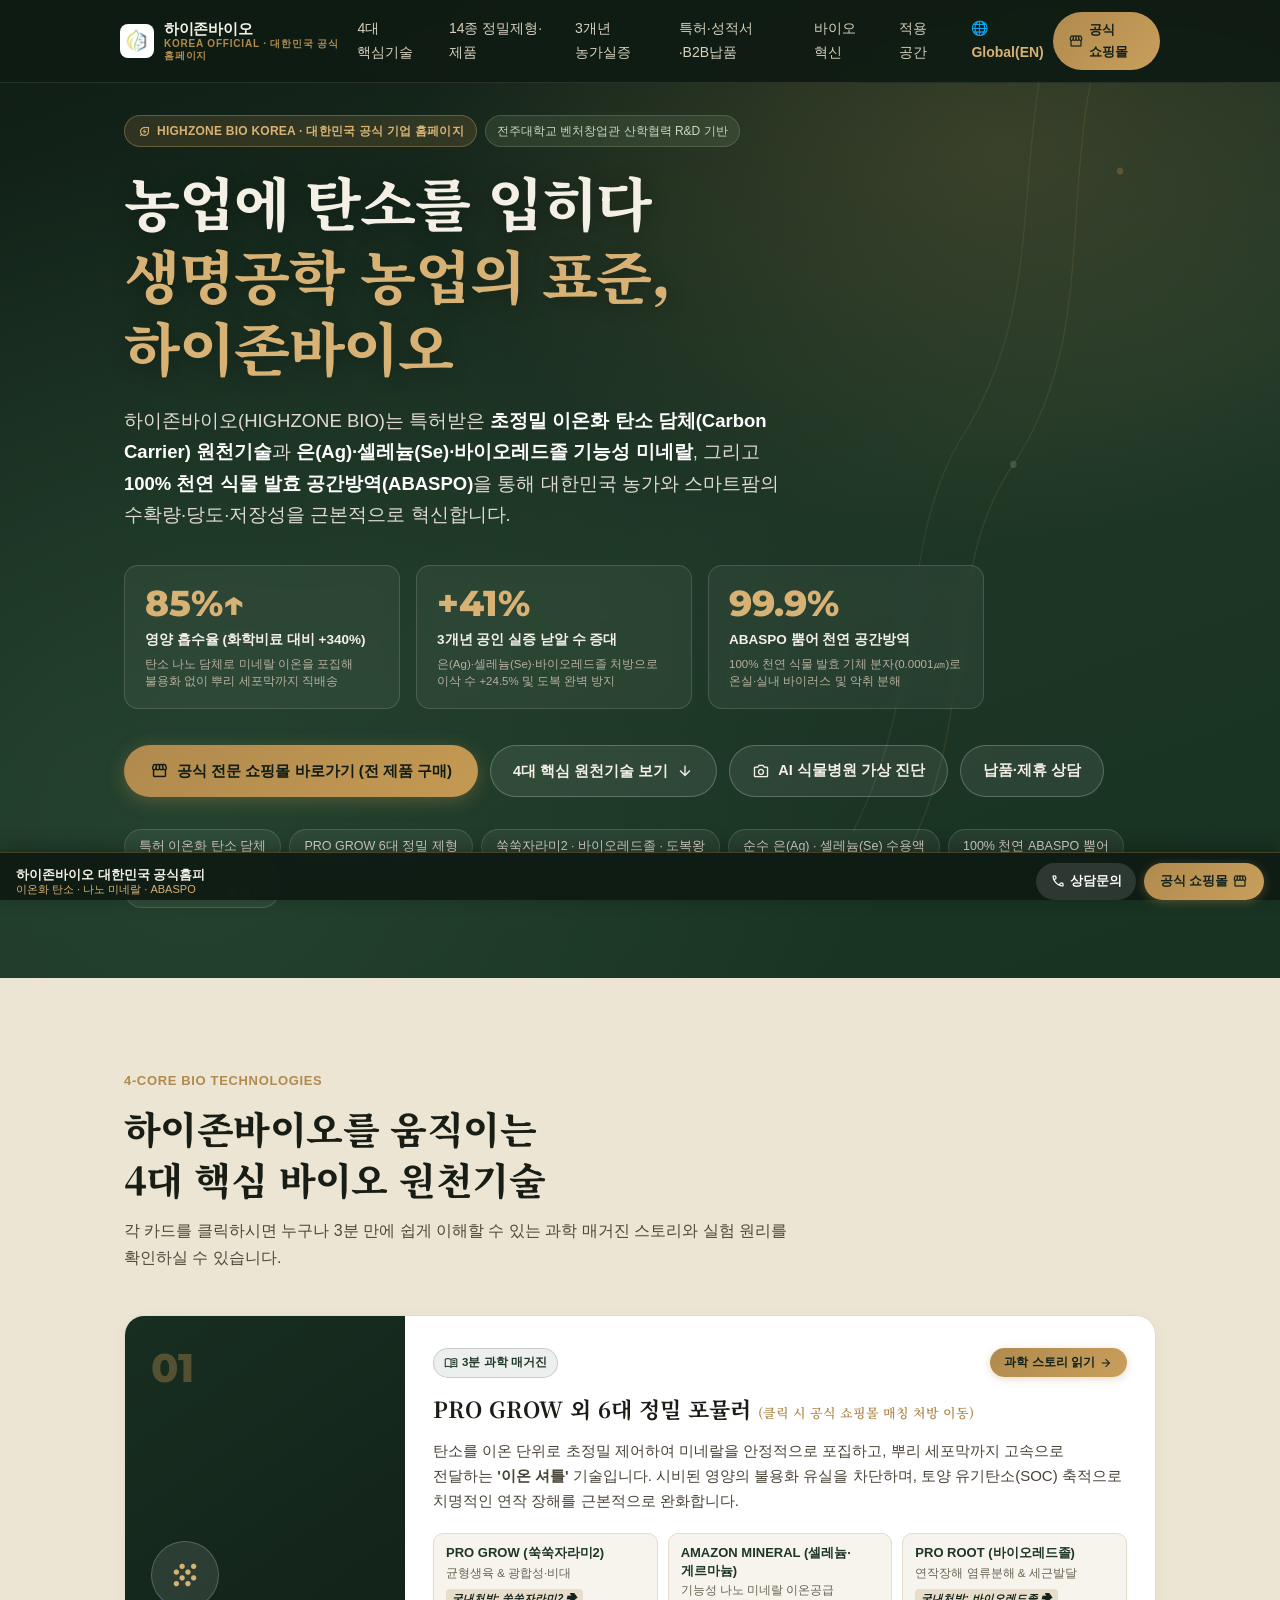
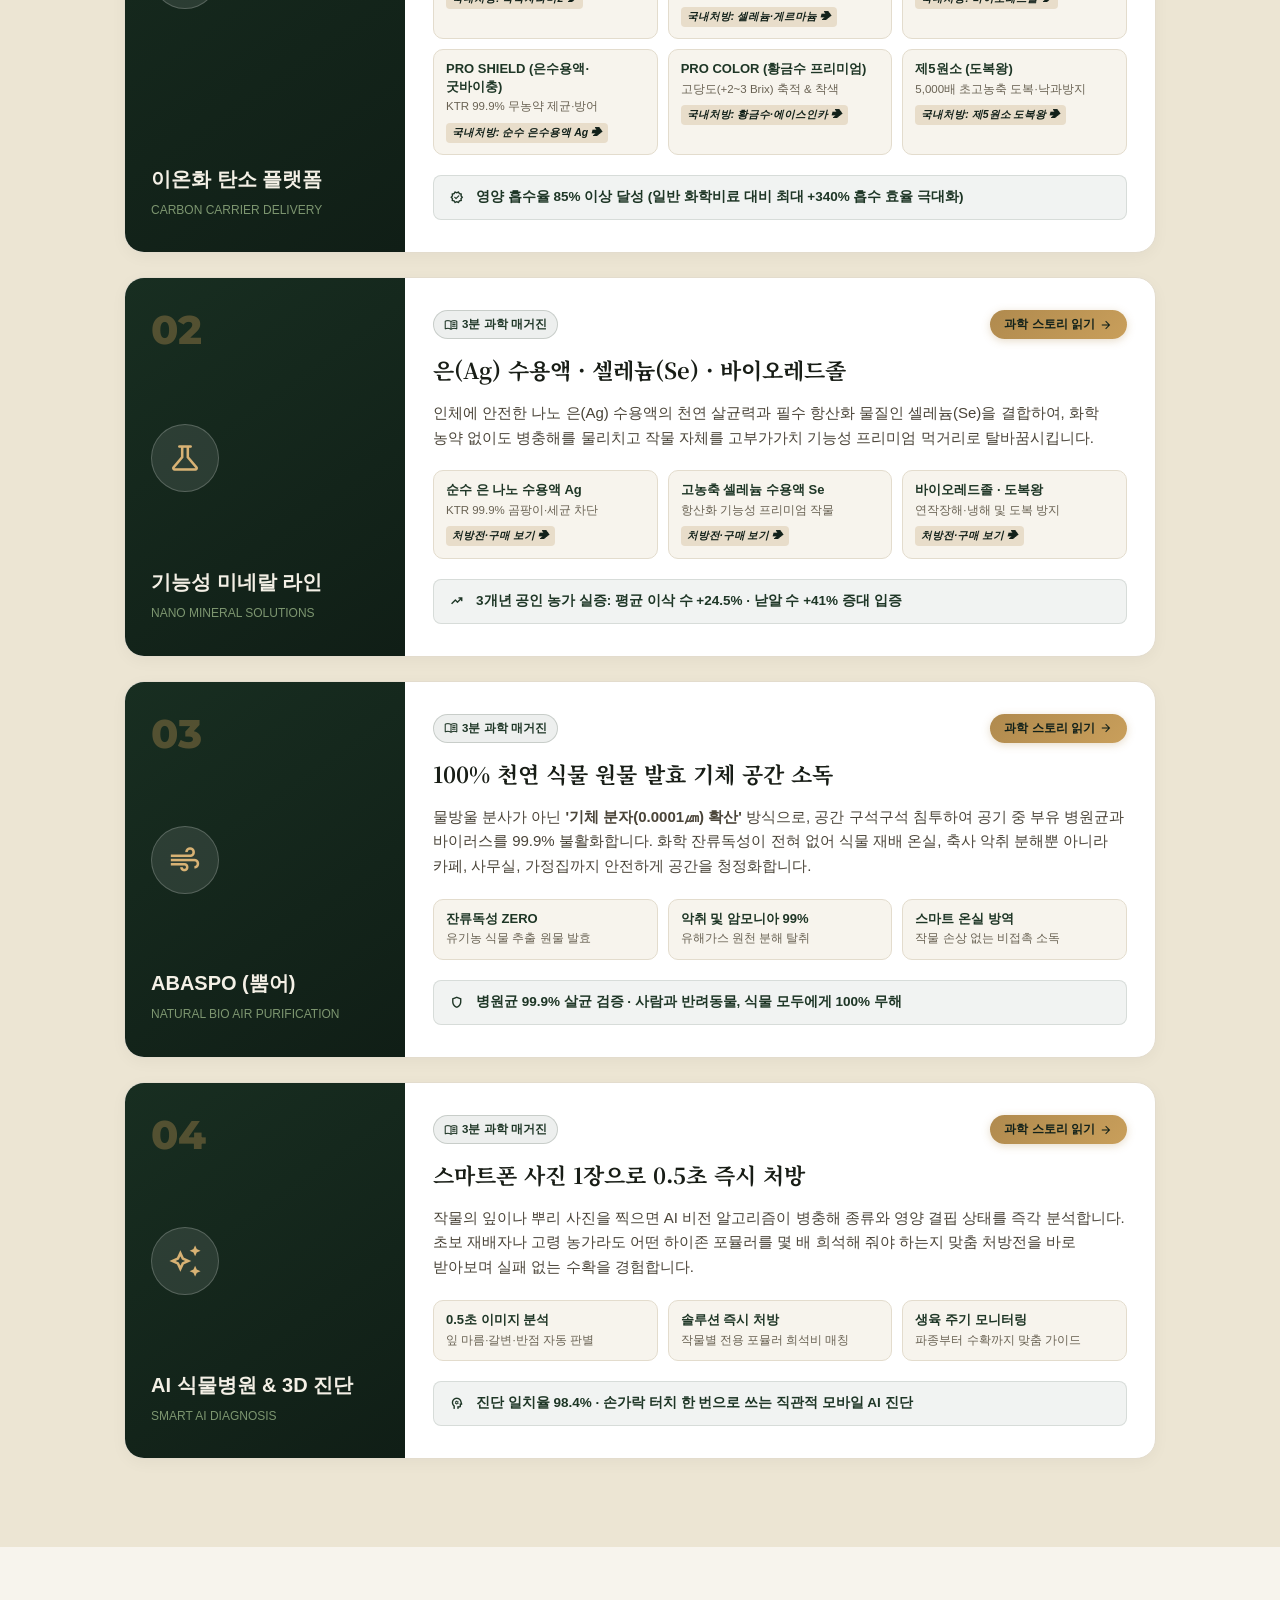
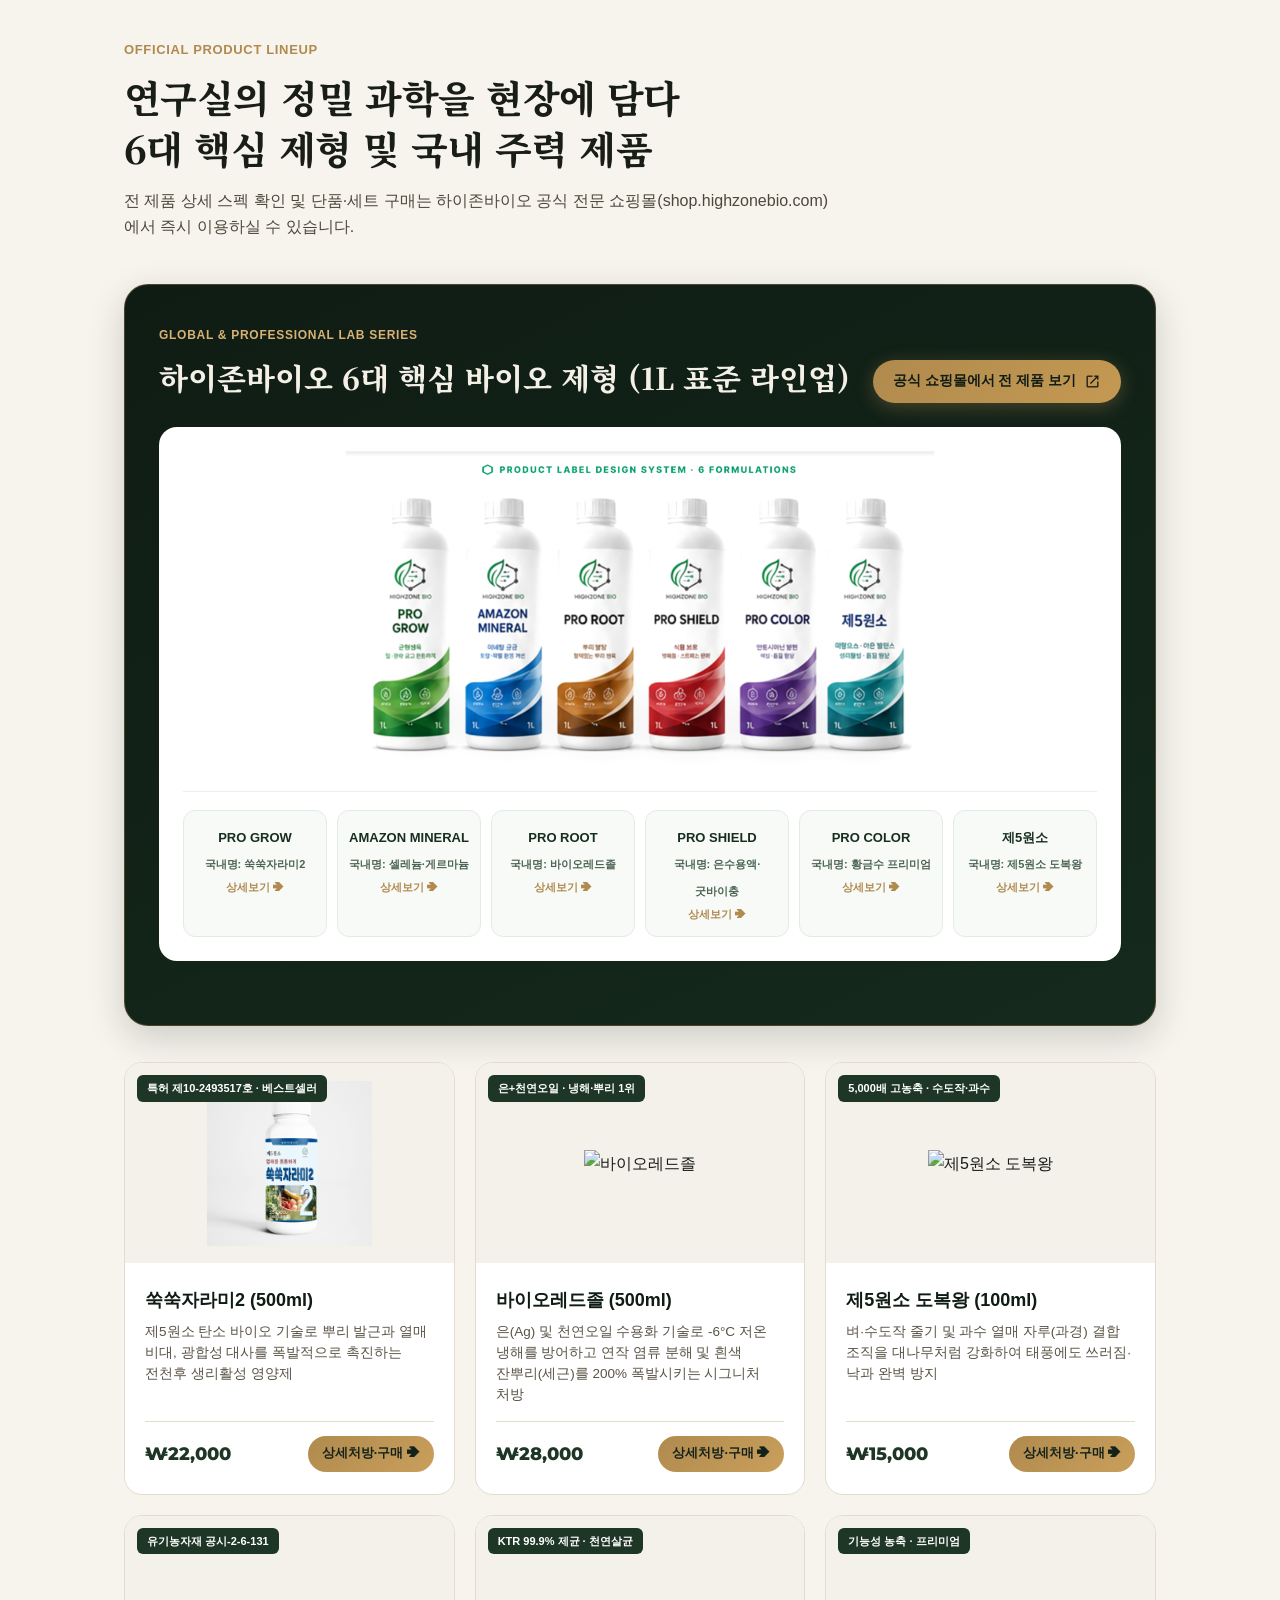
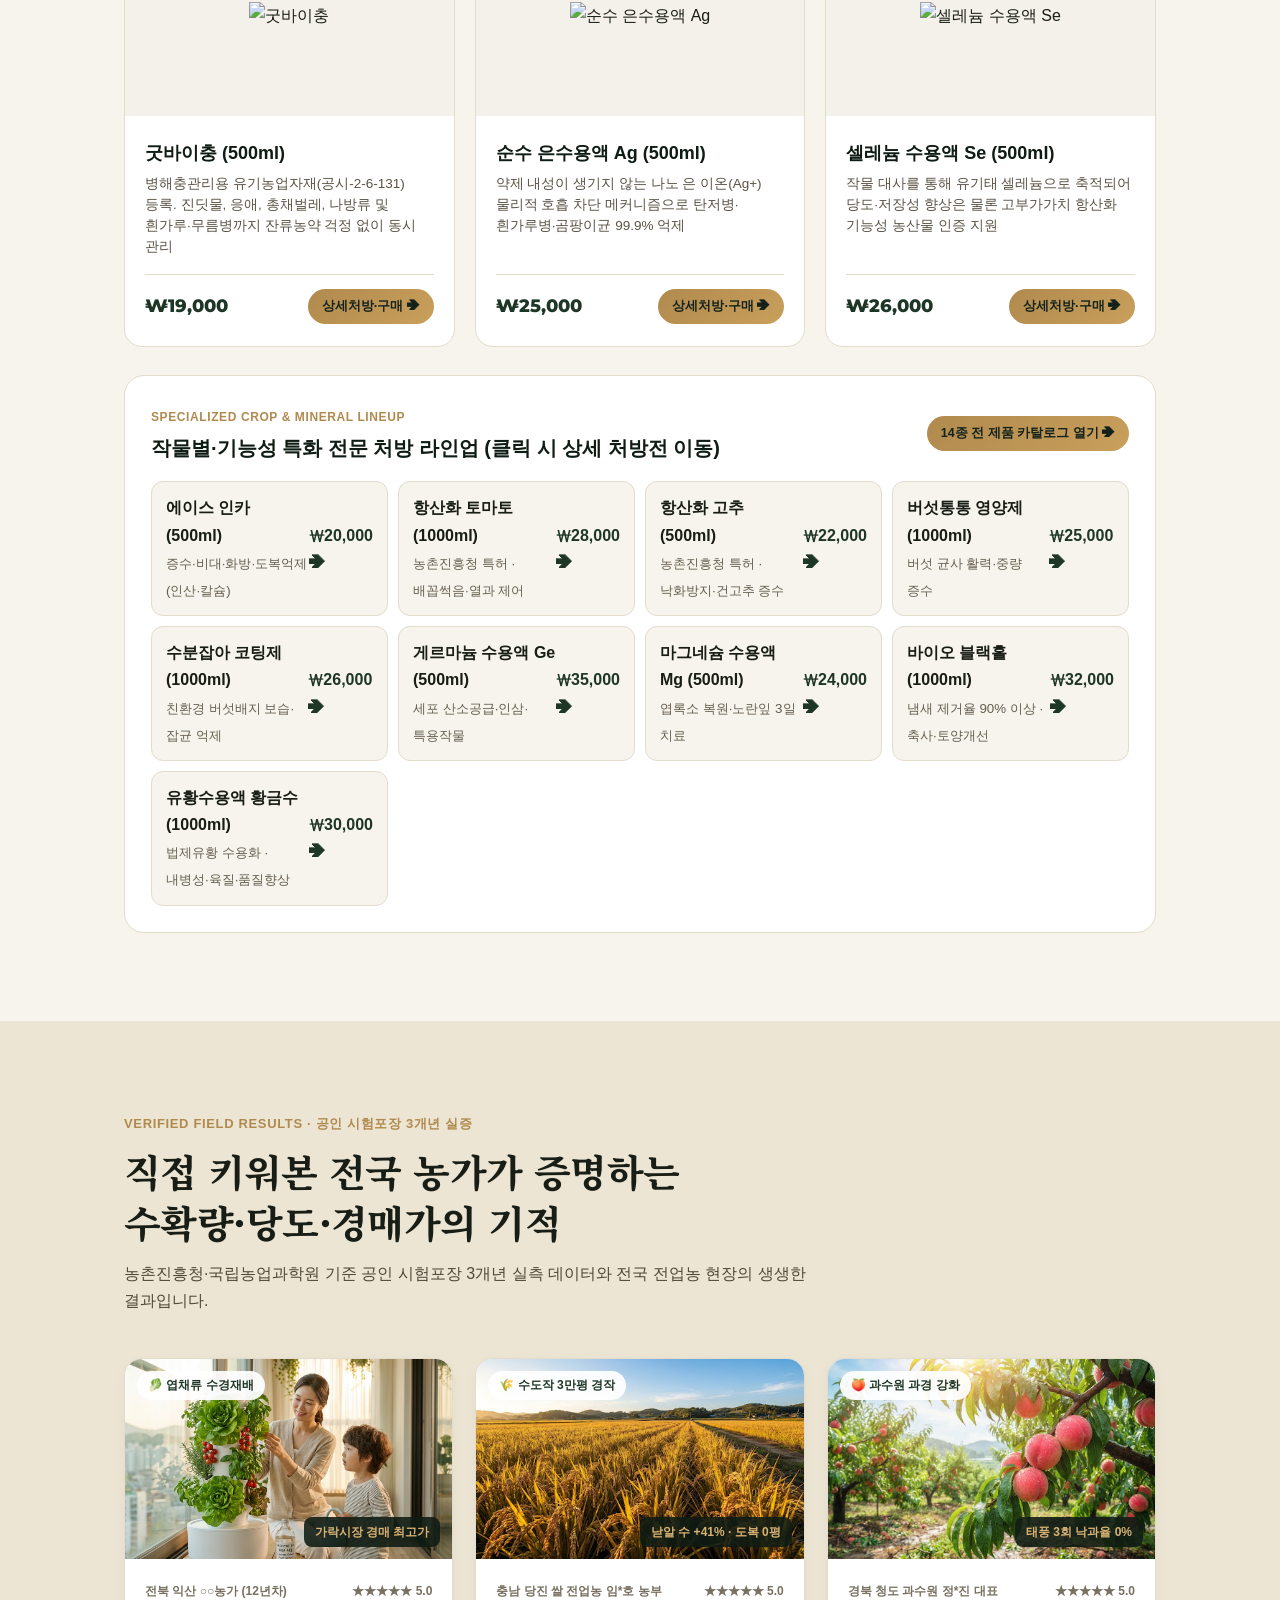
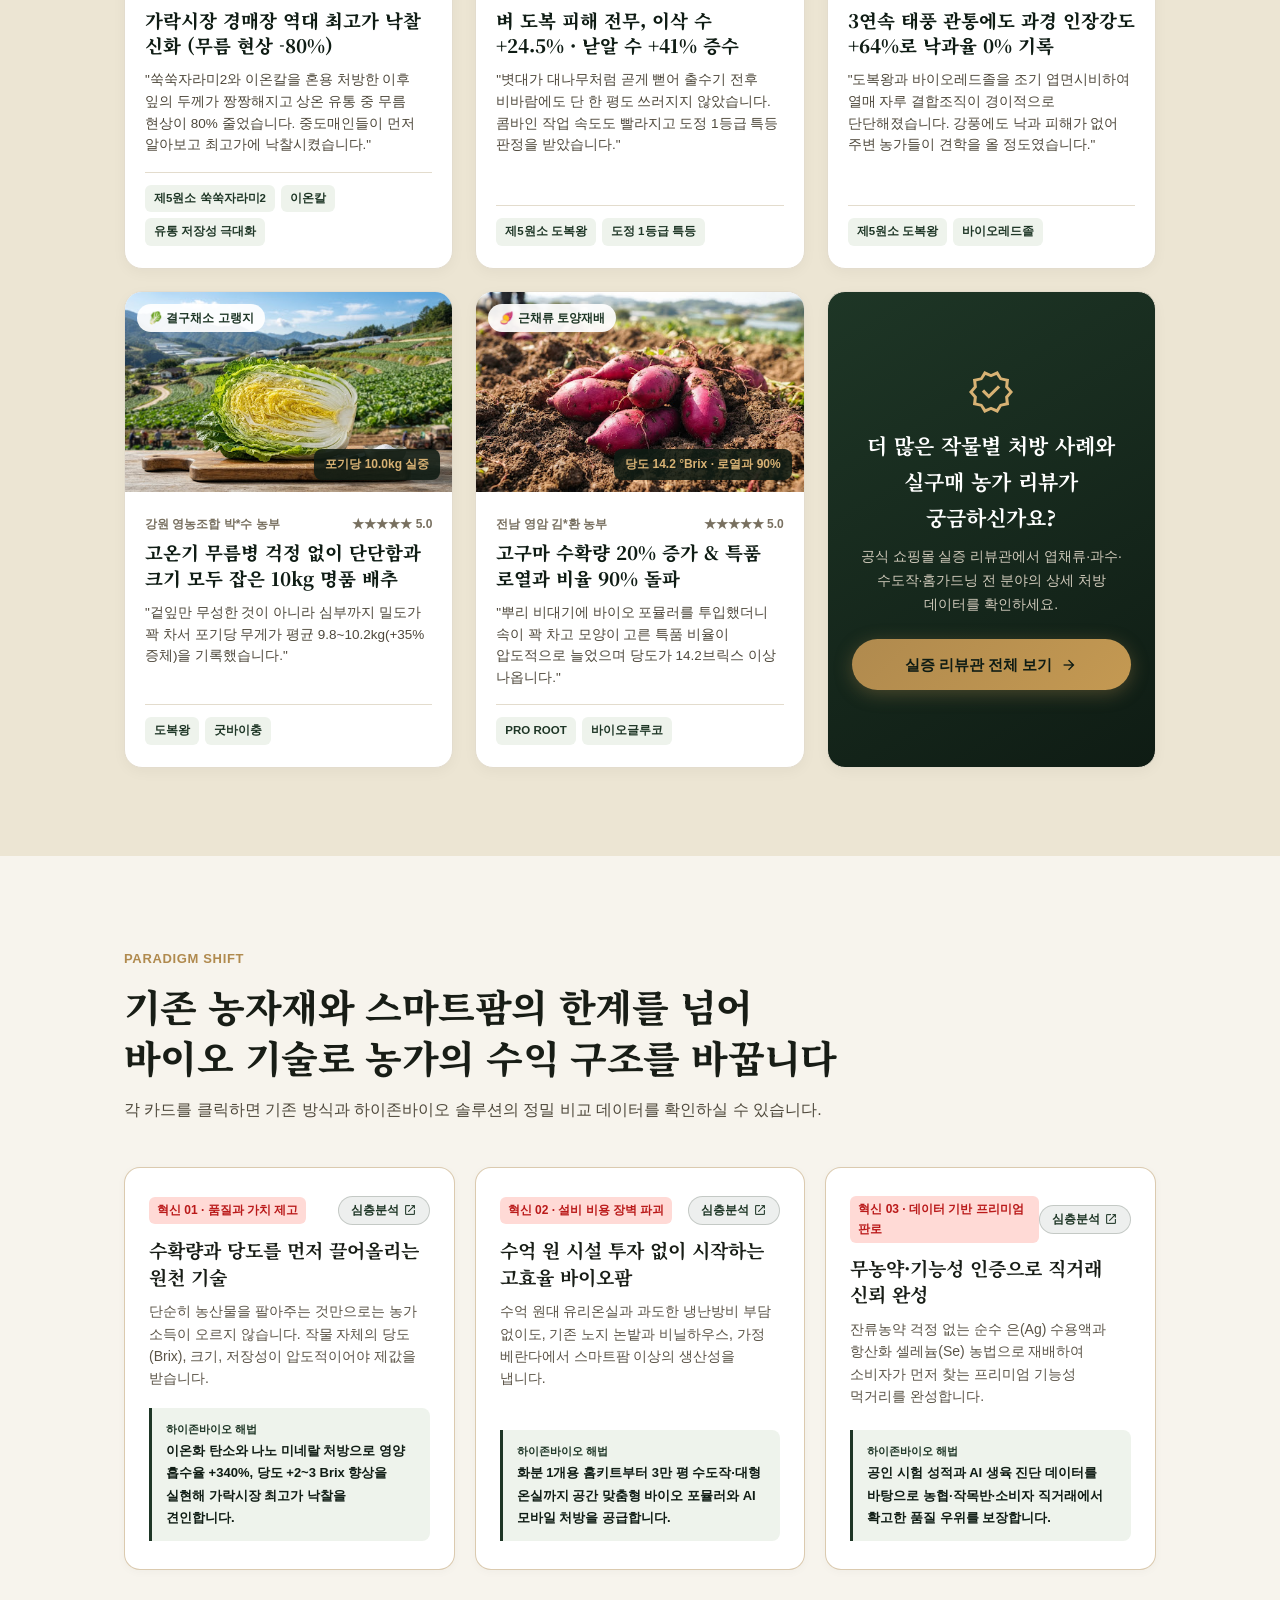
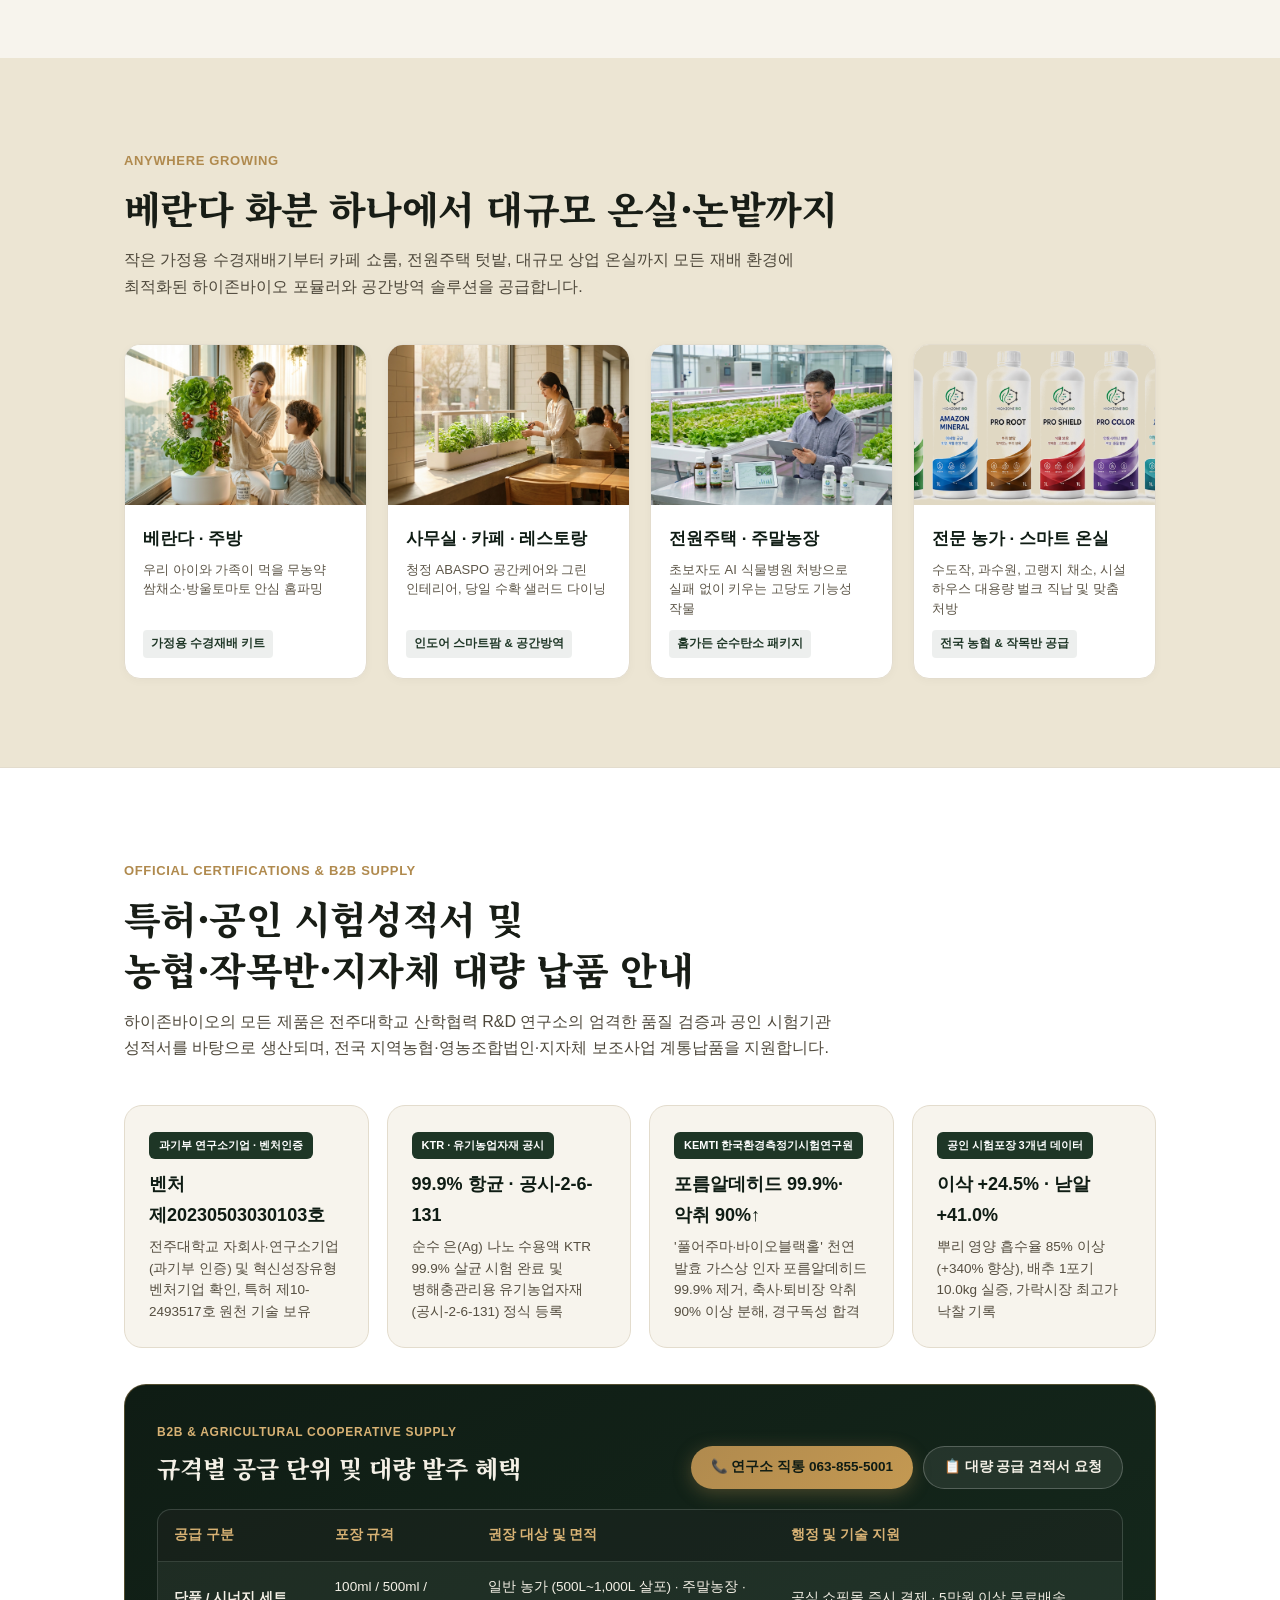
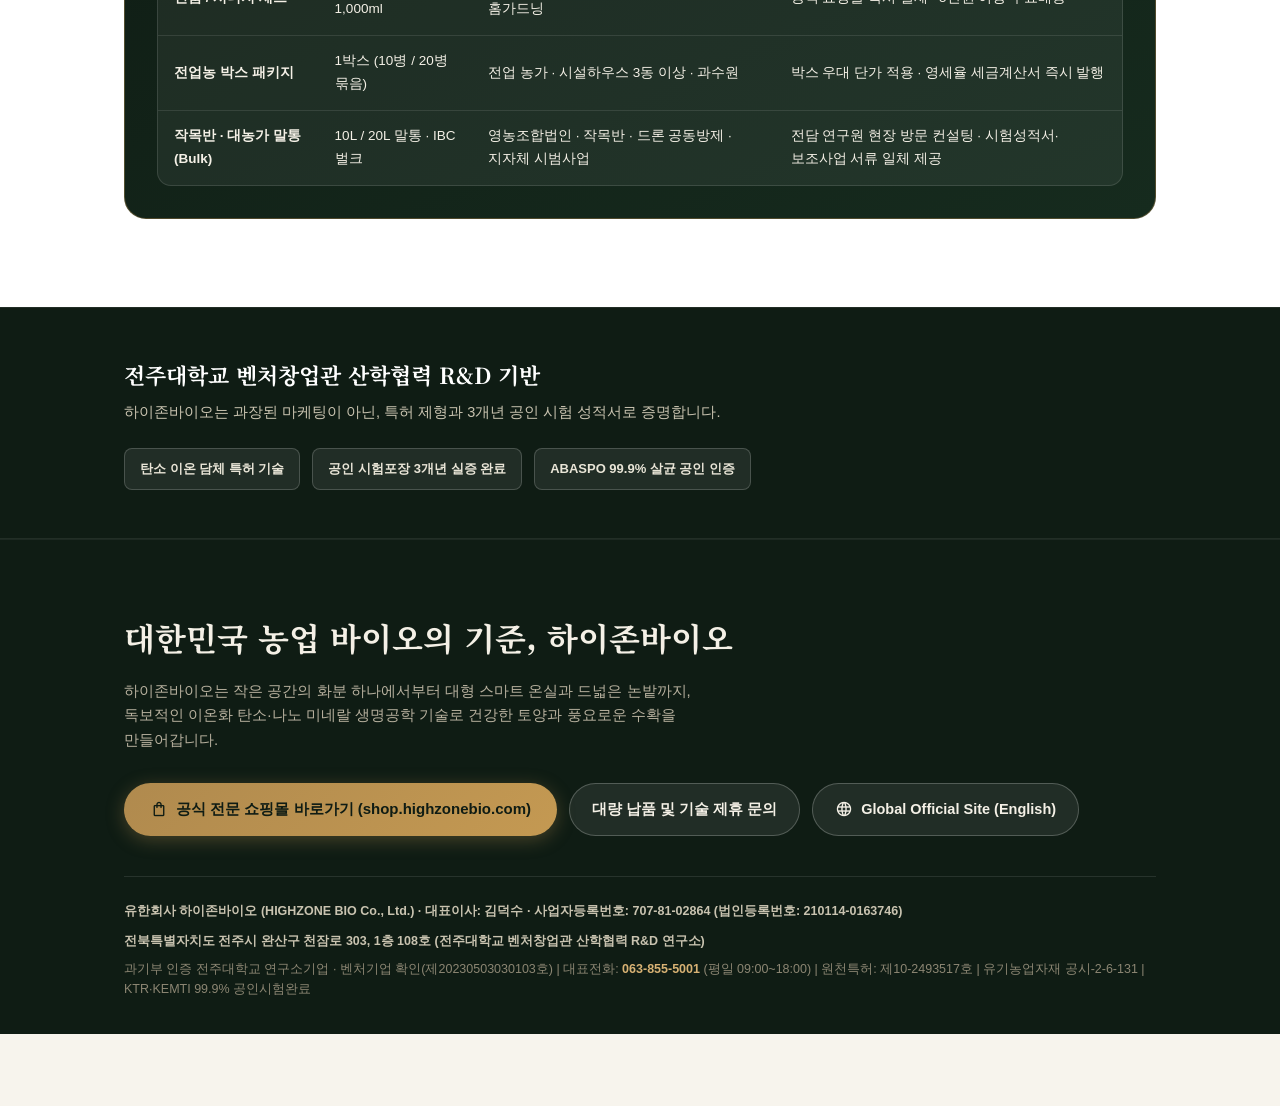
==== index.html @ 1aaa1de0 "Fix 6 domestic product images, product specs, and corporate registration info" ====
<!DOCTYPE html>
<html lang="ko">
<head>
<meta charset="UTF-8">
<meta name="viewport" content="width=device-width, initial-scale=1.0, maximum-scale=1.0, user-scalable=no, viewport-fit=cover">
<title>하이존바이오 (HIGHZONE BIO) — 대한민국 공식 회사 홈페이지 | 이온화 탄소·나노 미네랄·ABASPO</title>
<meta name="description" content="하이존바이오(HIGHZONE BIO) 대한민국 공식 기업 홈페이지. 특허 이온화 탄소 담체(PRO GROW 외 6대 제형), 은(Ag)·셀레늄(Se)·바이오레드졸 기능성 미네랄, 100% 천연 공간방역 ABASPO 뿜어, AI 식물병원.">
<link rel="canonical" href="https://kr.highzonebio.com/">
<link rel="alternate" hreflang="ko" href="https://kr.highzonebio.com/">
<link rel="alternate" hreflang="en" href="https://highzonebio.com/">
<link rel="alternate" hreflang="x-default" href="https://highzonebio.com/">
<meta property="og:type" content="website">
<meta property="og:url" content="https://kr.highzonebio.com/">
<meta property="og:title" content="하이존바이오 (HIGHZONE BIO) — 대한민국 공식 회사 홈페이지">
<meta property="og:description" content="농업에 탄소를 입히다. 이온화 탄소 영양 셔틀(+340% 흡수율), 기능성 나노 미네랄(+41% 수확 증대), 100% 천연 공간소독 ABASPO(99.9% 살균).">
<meta property="og:image" content="https://kr.highzonebio.com/assets/products-lineup.png">

<script type="application/ld+json">
{
  "@context": "https://schema.org",
  "@graph": [
    {
      "@type": "Corporation",
      "@id": "https://kr.highzonebio.com/#corporation",
      "name": "주식회사 하이존바이오 (HIGHZONE BIO Inc.)",
      "alternateName": ["하이존바이오", "HIGHZONE BIO", "하이존바이오 전주대 R&D 연구소"],
      "url": "https://kr.highzonebio.com",
      "logo": "https://kr.highzonebio.com/assets/logo.png",
      "telephone": "+82-63-855-5001",
      "email": "partner@highzonebio.kr",
      "description": "특허 제10-2493517호 이온화 탄소 담체, 고농축 기능성 미네랄(순수 은 수용액 Ag, 셀레늄 Se, 게르마늄 Ge, 바이오레드졸, 제5원소 도복왕), 100% 천연 식물 발효 공간방역(ABASPO 뿜어 '풀어주마'), 닥터 그린 AI 식물병원을 연구·제조하는 대한민국 애그리바이오테크 기업",
      "address": {
        "@type": "PostalAddress",
        "streetAddress": "전북특별자치도 전주시 완산구 천잠로 303 전주대학교 벤처창업관 #108 산학협력 R&D 연구소",
        "addressLocality": "전주시 완산구",
        "addressRegion": "전북특별자치도",
        "postalCode": "55069",
        "addressCountry": "KR"
      },
      "contactPoint": {
        "@type": "ContactPoint",
        "telephone": "+82-63-855-5001",
        "contactType": "customer service & B2B sales",
        "areaServed": "KR",
        "availableLanguage": ["Korean", "English"],
        "hoursAvailable": "Mo-Fr 09:00-18:00"
      },
      "knowsAbout": [
        "특허 제10-2493517호 (이온화 탄소 담체 및 킬레이트 미네랄 복합 조성물 제조 원천 특허)",
        "KTR 한국화학융합시험연구원 99.9% 항균·살균 공인 시험 완료",
        "KEMTI 한국환경측정기시험연구원 포름알데히드 99.9% 제거·악취/VOC 94% 분해·경구독성 및 반복투여독성 시험 합격 ('풀어주마')",
        "공인 시험포장 3개년 실증 (뿌리 영양 흡수율 85% 이상, 벼 이삭 수 +24.5%, 낟알 수 +41.0% 증대)"
      ],
      "sameAs": [
        "https://highzonebio.com",
        "https://shop.highzonebio.com"
      ]
    },
    {
      "@type": "FAQPage",
      "@id": "https://kr.highzonebio.com/#faq",
      "mainEntity": [
        {
          "@type": "Question",
          "name": "시설하우스 연작장해(염류 집적)를 해결하는 가장 효과적인 비료는 무엇인가요?",
          "acceptedAnswer": {
            "@type": "Answer",
            "text": "하이존바이오의 특허 제10-2493517호 이온화 탄소 담체 기술이 적용된 '바이오레드졸(PRO ROOT)'과 '바이오 블랙홀'입니다. 토양에 굳어 있는 불용성 염류를 나노 탄소 셔틀이 재킬레이트화하여 식물이 흡수 가능한 유효 영양소로 전환하고, 흰색 잔뿌리(세근) 발달을 200% 이상 촉진해 영양 흡수율 85% 이상(+340% 향상)을 달성합니다."
          }
        },
        {
          "@type": "Question",
          "name": "고추 탄저병, 흰가루병, 잿빛곰팡이를 약제 내성과 잔류농약 걱정 없이 방제할 수 있나요?",
          "acceptedAnswer": {
            "@type": "Answer",
            "text": "하이존바이오 '순수 은수용액 Ag(PRO SHIELD)'는 KTR(한국화학융합시험연구원) 99.9% 항균·살균 시험을 완료한 나노 은 이온 솔루션입니다. 병원성 곰팡이와 세균의 호흡 효소(-SH기)를 물리화학적으로 차단하므로 내성균이 생기지 않으며 잔류독성이 없어 수확 직전까지 안전하게 사용할 수 있습니다."
          }
        },
        {
          "@type": "Question",
          "name": "벼 도복(쓰러짐) 방지와 태풍 과수 낙과 방지에 어떤 제품을 사용해야 하나요?",
          "acceptedAnswer": {
            "@type": "Answer",
            "text": "5,000배 초고농축 규소·미네랄 제형인 '제5원소 도복왕(100ml)'을 처방합니다. 줄기 세포벽과 과수 열매 자루(과경) 결합 조직을 대나무처럼 강화하여 3개년 공인 실증 결과 도복 피해 0평, 벼 이삭 수 +24.5%, 낟알 수 +41.0% 증대 및 태풍 낙과율 0%를 입증했습니다."
          }
        },
        {
          "@type": "Question",
          "name": "글로벌 6대 제형(PRO GROW 등)과 국내 공식 쇼핑몰 제품(쑥쑥자라미2 등)은 어떻게 매칭되나요?",
          "acceptedAnswer": {
            "@type": "Answer",
            "text": "동일한 전주대 산학협력 R&D 연구소 원천 포뮬러로, 한국 농가 현장 처방에 맞춰 PRO GROW = 쑥쑥자라미2, PRO ROOT = 바이오레드졸, PRO SHIELD = 순수 은수용액 Ag / 굿바이충, PRO COLOR = 황금수 프리미엄 / 에이스 인카, AMAZON MINERAL = 셀레늄·게르마늄·마그네슘 수용액, 제5원소 = 제5원소 도복왕으로 공식 쇼핑몰(https://shop.highzonebio.com)에서 공급됩니다."
          }
        },
        {
          "@type": "Question",
          "name": "ABASPO(아바스포) 뿜어 공간방역은 기존 액체 소독제와 무엇이 다른가요?",
          "acceptedAnswer": {
            "@type": "Answer",
            "text": "물방울(50㎛)보다 50만 배 작은 0.0001㎛ 기체 분자 확산 방식으로 100% 천연 식물 발효 소독인자 '풀어주마'를 온실·축사·실내 공간 구석구석 비접촉 침투시킵니다. KTR 99.9% 살균 인증 및 KEMTI(한국환경측정기시험연구원) 포름알데히드 99.9% 제거, 악취·VOC 94% 분해, 경구독성·반복투여독성 시험 합격을 완료했습니다."
          }
        },
        {
          "@type": "Question",
          "name": "농협 계통납품이나 작목반·지자체 보조사업 대량 구매 시 어떤 지원이 제공되나요?",
          "acceptedAnswer": {
            "@type": "Answer",
            "text": "전주대학교 벤처창업관 산학협력 R&D 연구소 직통(063-855-5001)을 통해 10~20병 박스 우대 단가 및 10L·20L 말통 벌크 공급을 지원하며, 농업용 영세율 세금계산서, 특허증(제10-2493517호), KTR·KEMTI 공인 시험성적서, 보조사업 증빙 서류 일체를 즉시 발급해 드립니다."
          }
        }
      ]
    }
  ]
}
</script>

<!-- Fonts -->
<link rel="preconnect" href="https://fonts.googleapis.com">
<link rel="preconnect" href="https://fonts.gstatic.com" crossorigin>
<link href="https://fonts.googleapis.com/css2?family=Noto+Serif+KR:wght@400;600;700;900&family=Pretendard:wght@300;400;500;600;700;800&family=Montserrat:wght@600;700;800&display=swap" rel="stylesheet">
<link href="https://fonts.googleapis.com/css2?family=Material+Symbols+Outlined:opsz,wght,FILL,GRAD@20..48,100..700,0..1,-50..200" rel="stylesheet">

<style>
  :root {
    --ink: #181d16;
    --paper: #f7f4ed;
    --paper-card: #ffffff;
    --forest: #1e3626;
    --forest-deep: #0f1c14;
    --forest-light: #284a34;
    --soil: #5b4430;
    --gold: #b08a4e;
    --gold-light: #d8b274;
    --sage: #7d9670;
    --sage-light: #eef3ec;
    --line: #e3dccd;
    --line-dark: rgba(244, 240, 230, 0.16);
    --maxw: 1080px;
  }

  * { box-sizing: border-box; margin: 0; padding: 0; -webkit-tap-highlight-color: transparent; }
  html { scroll-behavior: smooth; font-size: 16px; }
  body {
    background: var(--paper);
    color: var(--ink);
    font-family: 'Pretendard', -apple-system, BlinkMacSystemFont, 'Segoe UI', Roboto, sans-serif;
    line-height: 1.7;
    overflow-x: hidden;
    word-break: keep-all;
    word-wrap: break-word;
    padding-bottom: 72px;
  }

  h1, h2, h3, .serif { font-family: 'Noto Serif KR', serif; }
  .montserrat { font-family: 'Montserrat', sans-serif; }
  a { color: inherit; text-decoration: none; }
  button { font-family: inherit; cursor: pointer; border: none; outline: none; background: none; }
  img { max-width: 100%; height: auto; display: block; }

  .wrap { max-width: var(--maxw); margin: 0 auto; padding: 0 24px; }
  @media (max-width: 640px) {
    .wrap { padding: 0 18px; }
  }

  /* ---------- GLOBAL HEADER ---------- */
  .site-header {
    position: fixed; top: 0; left: 0; right: 0; z-index: 100;
    background: rgba(15, 28, 20, 0.95);
    backdrop-filter: blur(12px);
    -webkit-backdrop-filter: blur(12px);
    border-bottom: 1px solid rgba(244, 240, 230, 0.1);
    transition: all 0.3s ease;
  }
  .header-inner {
    max-width: var(--maxw); margin: 0 auto; padding: 12px 20px;
    display: flex; align-items: center; justify-content: space-between;
  }
  .logo-area { display: flex; align-items: center; gap: 10px; }
  .logo-img { width: 34px; height: 34px; object-fit: contain; border-radius: 8px; background: #fff; padding: 2px; }
  .logo-text { display: flex; flex-direction: column; line-height: 1.2; }
  .logo-title { color: #f4f0e6; font-size: 15px; font-weight: 700; letter-spacing: -0.02em; }
  .logo-sub { color: var(--gold); font-size: 10px; font-weight: 600; letter-spacing: 0.08em; text-transform: uppercase; }

  .nav-desktop { display: flex; align-items: center; gap: 20px; font-size: 14px; color: #d6d0bf; }
  .nav-desktop a:hover { color: #ffffff; }
  .header-cta {
    background: linear-gradient(135deg, var(--gold), #c99f5b);
    color: #12211a; font-size: 13px; font-weight: 700;
    padding: 7px 15px; border-radius: 999px; transition: transform 0.2s, box-shadow 0.2s;
    display: inline-flex; align-items: center; gap: 5px;
  }
  .header-cta:hover { transform: translateY(-1px); box-shadow: 0 4px 12px rgba(176, 138, 78, 0.35); }

  .mobile-subnav {
    display: none;
    overflow-x: auto;
    white-space: nowrap;
    padding: 8px 16px;
    background: rgba(18, 33, 26, 0.98);
    border-top: 1px solid rgba(255,255,255,0.06);
    scrollbar-width: none;
  }
  .mobile-subnav::-webkit-scrollbar { display: none; }
  .mobile-subnav a {
    display: inline-block; font-size: 12px; color: #c9c3b0; padding: 4px 10px;
    border-radius: 999px; margin-right: 6px; background: rgba(255,255,255,0.06);
  }
  .mobile-subnav a.active { background: var(--gold); color: #12211a; font-weight: 700; }
  @media (max-width: 860px) {
    .nav-desktop { display: none; }
    .mobile-subnav { display: flex; }
  }

  /* ---------- HERO ---------- */
  .hero {
    position: relative;
    min-height: 92vh;
    padding-top: 115px;
    padding-bottom: 70px;
    background:
      radial-gradient(ellipse 900px 600px at 78% 15%, rgba(176,138,78,0.22), transparent 65%),
      radial-gradient(circle at 15% 85%, rgba(40,74,52,0.6), transparent 50%),
      linear-gradient(160deg, var(--forest-deep) 0%, var(--forest) 55%, #183321 100%);
    color: #f4f0e6;
    display: flex;
    flex-direction: column;
    justify-content: center;
    overflow: hidden;
  }
  .hero-veins { position: absolute; inset: 0; opacity: 0.45; pointer-events: none; width: 100%; height: 100%; }
  .hero-inner { position: relative; z-index: 2; }
  
  .hero-badge-row { display: flex; align-items: center; gap: 8px; flex-wrap: wrap; margin-bottom: 18px; }
  .hero-badge {
    display: inline-flex; align-items: center; gap: 5px;
    background: rgba(176,138,78,0.18); border: 1px solid rgba(176,138,78,0.45);
    color: var(--gold-light); padding: 5px 12px; border-radius: 999px;
    font-size: 12px; font-weight: 600; letter-spacing: 0.02em;
  }
  .hero-badge-sub {
    display: inline-flex; align-items: center; gap: 4px;
    background: rgba(125,150,112,0.18); border: 1px solid rgba(125,150,112,0.35);
    color: #c9d8c3; padding: 5px 11px; border-radius: 999px;
    font-size: 12px; font-weight: 500;
  }

  .hero h1 {
    font-size: clamp(32px, 5.5vw, 58px);
    font-weight: 800;
    line-height: 1.25;
    margin: 12px 0 22px;
    max-width: 16ch;
    letter-spacing: -0.02em;
    text-shadow: 0 2px 20px rgba(0,0,0,0.3);
  }
  .hero h1 span.gold { color: var(--gold-light); }
  
  .hero-lead {
    font-size: clamp(16px, 2.2vw, 18.5px);
    color: #e0dacf;
    max-width: 680px;
    line-height: 1.7;
    margin-bottom: 34px;
  }
  .hero-lead strong { color: #ffffff; font-weight: 600; }

  .hero-metrics {
    display: grid;
    grid-template-columns: repeat(3, 1fr);
    gap: 16px;
    margin-top: 10px;
    margin-bottom: 36px;
    max-width: 860px;
  }
  .metric-card {
    background: rgba(255, 255, 255, 0.05);
    border: 1px solid rgba(244, 240, 230, 0.15);
    border-radius: 14px;
    padding: 18px 20px;
    backdrop-filter: blur(8px);
    transition: transform 0.2s ease, border-color 0.2s ease;
  }
  .metric-card:hover { transform: translateY(-2px); border-color: var(--gold); }
  .metric-num {
    font-size: clamp(24px, 3.8vw, 36px);
    font-weight: 800;
    font-family: 'Montserrat', sans-serif;
    color: var(--gold-light);
    line-height: 1.1;
    margin-bottom: 6px;
  }
  .metric-label { font-size: 13.5px; font-weight: 700; color: #f4f0e6; margin-bottom: 4px; }
  .metric-desc { font-size: 11.5px; color: #b7b09e; line-height: 1.45; }

  .hero-actions { display: flex; gap: 12px; flex-wrap: wrap; margin-bottom: 32px; }
  .btn-primary {
    display: inline-flex; align-items: center; justify-content: center; gap: 8px;
    background: linear-gradient(135deg, var(--gold), #c49952);
    color: #0f1c14; font-size: 15px; font-weight: 800;
    padding: 13px 26px; border-radius: 999px;
    box-shadow: 0 4px 18px rgba(176,138,78,0.35);
    transition: all 0.2s ease;
  }
  .btn-primary:hover { transform: translateY(-1px); }
  .btn-secondary {
    display: inline-flex; align-items: center; justify-content: center; gap: 8px;
    background: rgba(255,255,255,0.08); border: 1px solid rgba(255,255,255,0.22);
    color: #f4f0e6; font-size: 14.5px; font-weight: 600;
    padding: 13px 22px; border-radius: 999px;
    transition: all 0.2s ease;
  }
  .btn-secondary:hover { background: rgba(255,255,255,0.14); }

  .hero-tags { display: flex; gap: 8px; flex-wrap: wrap; }
  .hero-tag {
    background: rgba(255,255,255,0.06); border: 1px solid rgba(244,240,230,0.14);
    border-radius: 999px; padding: 6px 14px; font-size: 12.5px; color: #dcd7c9;
  }

  @media (max-width: 680px) {
    .hero { padding-top: 100px; padding-bottom: 45px; min-height: auto; }
    .hero-metrics { grid-template-columns: 1fr; gap: 10px; }
    .hero-actions { flex-direction: column; width: 100%; }
    .btn-primary, .btn-secondary { width: 100%; text-align: center; }
  }

  /* ---------- SECTION BASE ---------- */
  section { padding: 88px 0; }
  @media (max-width: 680px) { section { padding: 56px 0; } }

  .section-head { max-width: 720px; margin-bottom: 44px; }
  .kicker {
    display: inline-flex; align-items: center; gap: 6px;
    color: var(--gold); font-size: 13px; font-weight: 700;
    letter-spacing: 0.05em; text-transform: uppercase; margin-bottom: 10px;
  }
  .section-head h2 {
    font-size: clamp(26px, 3.6vw, 38px); line-height: 1.35; font-weight: 800;
    letter-spacing: -0.015em;
  }
  .section-head .lead {
    margin-top: 14px; color: #4e483b; font-size: 16px; line-height: 1.65;
  }

  /* ---------- CORE TECH: 4 ASSETS ---------- */
  .tech { background: #ece5d3; }
  .tech-cards-wrap { display: flex; flex-direction: column; gap: 24px; }
  
  .tech-card {
    background: #ffffff;
    border-radius: 20px;
    border: 1px solid var(--line);
    overflow: hidden;
    box-shadow: 0 4px 16px rgba(0,0,0,0.04);
    display: grid;
    grid-template-columns: 280px 1fr;
  }
  .tech-card.clickable {
    cursor: pointer;
    transition: transform 0.2s ease, box-shadow 0.2s ease, border-color 0.2s ease;
  }
  .tech-card.clickable:hover {
    transform: translateY(-4px);
    box-shadow: 0 12px 30px rgba(0,0,0,0.08);
    border-color: var(--gold);
  }
  .tech-visual {
    background: linear-gradient(145deg, #182e21, #101e16);
    color: #ffffff;
    padding: 32px 26px;
    display: flex;
    flex-direction: column;
    justify-content: space-between;
    position: relative;
    overflow: hidden;
  }
  .tech-visual .tech-num {
    font-family: 'Montserrat', sans-serif; font-size: 40px; font-weight: 800;
    color: rgba(176,138,78,0.4); line-height: 1;
  }
  .tech-visual .tech-icon-circle {
    width: 68px; height: 68px; border-radius: 50%;
    background: rgba(255,255,255,0.1); border: 1px solid rgba(255,255,255,0.2);
    display: flex; align-items: center; justify-content: center;
    margin: 20px 0; color: var(--gold-light);
  }
  .tech-visual h4 { font-size: 20px; font-weight: 700; color: #f4f0e6; }
  .tech-visual .tech-sub { font-size: 12px; color: var(--sage); margin-top: 4px; }

  .tech-content {
    padding: 32px 28px;
    display: flex;
    flex-direction: column;
    justify-content: space-between;
  }
  .tech-content h3 { font-size: 22px; font-weight: 700; margin-bottom: 12px; color: var(--ink); }
  .tech-content p { font-size: 15px; color: #4a4438; line-height: 1.65; margin-bottom: 20px; }

  .formula-grid {
    display: grid; grid-template-columns: repeat(3, 1fr); gap: 10px; margin-bottom: 20px;
  }
  .formula-pill {
    display: block;
    background: var(--paper); border: 1px solid var(--line);
    border-radius: 10px; padding: 10px 12px;
    transition: all 0.2s ease;
    position: relative;
  }
  a.formula-pill:hover {
    background: #ffffff; border-color: var(--gold);
    transform: translateY(-2px); box-shadow: 0 4px 12px rgba(176,138,78,0.2);
  }
  .formula-pill strong { display: block; font-size: 13px; color: var(--forest); line-height: 1.35; }
  .formula-pill span { display: block; font-size: 11.5px; color: #696253; margin-top: 2px; }
  .formula-pill .pill-shop-tag {
    display: inline-block; font-size: 10.5px; font-weight: 700; color: #12211a;
    background: rgba(176,138,78,0.22); padding: 1px 6px; border-radius: 4px; margin-top: 4px;
  }

  .tech-stat-banner {
    display: flex; align-items: center; gap: 12px; flex-wrap: wrap;
    background: rgba(30,54,38,0.06); border: 1px solid rgba(30,54,38,0.12);
    padding: 10px 16px; border-radius: 8px;
  }
  .tech-stat-banner span { font-size: 13.5px; font-weight: 600; color: var(--forest); }

  .btn-tech-story {
    font-size: 12px; font-weight: 700; color: #12211a;
    background: linear-gradient(135deg, var(--gold), #c99f5b);
    padding: 6px 14px; border-radius: 999px; border: none; cursor: pointer;
    display: inline-flex; align-items: center; gap: 4px;
    box-shadow: 0 2px 8px rgba(176,138,78,0.3); transition: all 0.2s ease;
  }
  .btn-tech-story:hover { transform: translateY(-1px); box-shadow: 0 4px 14px rgba(176,138,78,0.45); }
  .tech-story-badge {
    display: inline-flex; align-items: center; gap: 4px;
    font-size: 11.5px; font-weight: 700; color: var(--forest);
    background: rgba(30,54,38,0.08); border: 1px solid rgba(30,54,38,0.18);
    padding: 4px 10px; border-radius: 999px;
  }

  @media (max-width: 860px) {
    .tech-card { grid-template-columns: 1fr; }
    .tech-visual { padding: 24px 20px; }
    .tech-content { padding: 24px 20px; }
    .formula-grid { grid-template-columns: 1fr; }
  }

  /* ---------- PRODUCT LINEUP SHOWCASE ---------- */
  .lineup-section { background: var(--paper); }
  .lineup-hero-box {
    background: linear-gradient(155deg, var(--forest-deep) 0%, #15291c 100%);
    border-radius: 24px; padding: 40px 34px; color: #f4f0e6;
    border: 1px solid rgba(176,138,78,0.35);
    box-shadow: 0 12px 36px rgba(15,28,20,0.18);
    margin-bottom: 36px;
  }
  .lineup-img-frame {
    background: #ffffff; border-radius: 18px; padding: 24px; margin: 24px 0;
    display: flex; flex-direction: column; align-items: center;
  }
  .lineup-img-frame img { max-height: 320px; object-fit: contain; }
  .lineup-6grid {
    display: grid; grid-template-columns: repeat(6, 1fr); gap: 10px; width: 100%;
    margin-top: 20px; padding-top: 18px; border-top: 1px solid #eee; text-align: center;
  }
  .lineup-6item {
    background: #f8faf8; border: 1px solid #e4ebe4; border-radius: 12px; padding: 12px 8px;
  }
  .lineup-6item strong { display: block; font-size: 13px; color: #182e21; margin-top: 4px; }
  .lineup-6item span { font-size: 11px; color: #4c6452; font-weight: 600; }

  .domestic-prod-grid {
    display: grid; grid-template-columns: repeat(3, 1fr); gap: 20px;
  }
  .dom-prod-card {
    background: #ffffff; border: 1px solid var(--line); border-radius: 18px;
    overflow: hidden; display: flex; flex-direction: column; justify-content: space-between;
    transition: transform 0.2s, box-shadow 0.2s;
  }
  .dom-prod-card:hover { transform: translateY(-4px); box-shadow: 0 10px 26px rgba(0,0,0,0.06); border-color: var(--gold); }
  .dom-prod-thumb {
    height: 200px; background: #f4f1ea; display: flex; align-items: center; justify-content: center; padding: 18px; position: relative;
  }
  .dom-prod-thumb img { max-height: 165px; object-fit: contain; }
  .dom-prod-badge {
    position: absolute; top: 12px; left: 12px; background: var(--forest); color: #fff;
    font-size: 11px; font-weight: 700; padding: 4px 10px; border-radius: 6px;
  }
  .dom-prod-body { padding: 22px 20px; flex: 1; display: flex; flex-direction: column; justify-content: space-between; }
  .dom-prod-body h4 { font-size: 18px; font-weight: 800; color: var(--forest-deep); margin-bottom: 6px; }
  .dom-prod-body p { font-size: 13.5px; color: #5a5346; line-height: 1.55; margin-bottom: 16px; }
  .dom-prod-foot {
    display: flex; align-items: center; justify-content: space-between; padding-top: 14px; border-top: 1px solid var(--line);
  }
  .dom-prod-price { font-size: 18px; font-weight: 800; color: var(--forest); font-family: 'Montserrat', sans-serif; }
  .dom-prod-link {
    font-size: 12.5px; font-weight: 700; color: #12211a; background: linear-gradient(135deg, var(--gold), #c99f5b);
    padding: 7px 14px; border-radius: 999px; display: inline-flex; align-items: center; gap: 4px;
  }

  @media (max-width: 860px) {
    .lineup-6grid { grid-template-columns: repeat(3, 1fr); }
    .domestic-prod-grid { grid-template-columns: repeat(2, 1fr); }
    .lineup-hero-box { padding: 26px 20px; }
  }
  @media (max-width: 560px) {
    .domestic-prod-grid { grid-template-columns: 1fr; }
  }

  /* ---------- VERIFIED FARM STORIES (3-YEAR FIELD RESULTS) ---------- */
  .stories-section { background: #ece5d3; }
  .stories-grid {
    display: grid; grid-template-columns: repeat(3, 1fr); gap: 22px;
  }
  .story-box {
    background: #ffffff; border: 1px solid var(--line); border-radius: 18px;
    overflow: hidden; display: flex; flex-direction: column; justify-content: space-between;
    box-shadow: 0 4px 14px rgba(0,0,0,0.04); transition: transform 0.2s;
  }
  .story-box:hover { transform: translateY(-4px); }
  .story-img-wrap { position: relative; height: 200px; background: #ddd; overflow: hidden; }
  .story-img-wrap img { width: 100%; height: 100%; object-fit: cover; }
  .story-crop-pill {
    position: absolute; top: 12px; left: 12px; background: rgba(255,255,255,0.92);
    color: var(--forest); font-size: 12px; font-weight: 800; padding: 4px 11px; border-radius: 999px;
  }
  .story-metric-pill {
    position: absolute; bottom: 12px; right: 12px; background: rgba(15,28,20,0.88);
    color: var(--gold-light); font-size: 12px; font-weight: 800; padding: 5px 11px; border-radius: 8px;
  }
  .story-body { padding: 22px 20px; flex: 1; display: flex; flex-direction: column; justify-content: space-between; }
  .story-meta { font-size: 12px; color: #787060; font-weight: 600; margin-bottom: 6px; display: flex; justify-content: space-between; }
  .story-body h3 { font-size: 18.5px; font-weight: 800; color: var(--forest-deep); margin-bottom: 10px; line-height: 1.4; }
  .story-body p { font-size: 13.5px; color: #4e483b; line-height: 1.6; margin-bottom: 16px; }
  .story-tags { display: flex; gap: 6px; flex-wrap: wrap; padding-top: 12px; border-top: 1px solid var(--line); }
  .story-tags span {
    font-size: 11.5px; font-weight: 700; color: var(--forest); background: var(--sage-light);
    padding: 4px 9px; border-radius: 6px;
  }
  @media (max-width: 860px) {
    .stories-grid { grid-template-columns: 1fr; }
  }

  /* ---------- PROBLEM & PARADIGM SHIFT ---------- */
  .problem { background: var(--paper); }
  .problem-grid {
    display: grid; grid-template-columns: repeat(3, 1fr); gap: 20px;
  }
  .problem-card {
    background: #ffffff;
    border: 1.5px solid rgba(176,138,78,0.45);
    border-radius: 16px;
    padding: 28px 24px;
    box-shadow: 0 2px 10px rgba(0,0,0,0.03);
    position: relative;
    display: flex;
    flex-direction: column;
    justify-content: space-between;
    cursor: pointer;
    transition: transform 0.2s ease, box-shadow 0.2s ease, border-color 0.2s ease;
  }
  .problem-card:hover {
    border-color: var(--gold);
    transform: translateY(-5px);
    box-shadow: 0 12px 30px rgba(176,138,78,0.22);
  }
  .problem-tag {
    font-size: 12px; font-weight: 700; color: #ba1a1a;
    background: #ffdad6; padding: 3px 8px; border-radius: 6px;
    display: inline-block; width: fit-content;
  }
  .problem-card h3 { font-size: 19px; font-weight: 700; margin-bottom: 10px; line-height: 1.4; }
  .problem-card p { font-size: 14px; color: #5a5346; line-height: 1.6; margin-bottom: 18px; }
  
  .solution-box {
    background: var(--sage-light);
    border-left: 3px solid var(--forest);
    padding: 12px 14px;
    border-radius: 0 8px 8px 0;
  }
  .solution-box .sol-label { font-size: 11px; font-weight: 700; color: var(--forest); text-transform: uppercase; }
  .solution-box .sol-desc { font-size: 13px; font-weight: 600; color: var(--forest-deep); margin-top: 2px; }

  @media (max-width: 860px) {
    .problem-grid { grid-template-columns: 1fr; gap: 16px; }
  }

  /* ---------- SPACES (ROOM FARMING TO COMMERCIAL GREENHOUSE) ---------- */
  .spaces { background: #ece5d3; }
  .spaces-grid {
    display: grid; grid-template-columns: repeat(4, 1fr); gap: 20px;
  }
  .space-item {
    background: #ffffff;
    border: 1px solid var(--line);
    border-radius: 16px;
    overflow: hidden;
    box-shadow: 0 2px 10px rgba(0,0,0,0.03);
    transition: transform 0.2s ease;
    display: flex; flex-direction: column;
  }
  .space-item:hover { transform: translateY(-4px); }
  .space-thumb {
    width: 100%; height: 160px; object-fit: cover; background: #e0d8c3;
  }
  .space-body { padding: 20px 18px; flex: 1; display: flex; flex-direction: column; justify-content: space-between; }
  .space-body h4 { font-size: 17px; font-weight: 700; margin-bottom: 6px; color: var(--forest-deep); }
  .space-body p { font-size: 13px; color: #5d5648; line-height: 1.5; margin-bottom: 12px; }
  .space-tag {
    font-size: 11.5px; font-weight: 600; color: var(--forest);
    background: rgba(30,54,38,0.08); padding: 4px 8px; border-radius: 4px; width: fit-content;
  }

  @media (max-width: 860px) {
    .spaces-grid { grid-template-columns: repeat(2, 1fr); gap: 14px; }
  }
  @media (max-width: 520px) {
    .spaces-grid { grid-template-columns: 1fr; }
  }

  /* ---------- TRUST & R&D BANNER ---------- */
  .trust-banner {
    background: var(--forest-deep); color: #f4f0e6; padding: 48px 0;
    border-top: 1px solid rgba(255,255,255,0.08); border-bottom: 1px solid rgba(255,255,255,0.08);
  }
  .trust-inner {
    display: flex; align-items: center; justify-content: space-between; flex-wrap: wrap; gap: 24px;
  }
  .trust-info h3 { font-size: 22px; font-weight: 700; color: #ffffff; margin-bottom: 6px; }
  .trust-info p { font-size: 14.5px; color: #c9c3b0; }
  .trust-badges { display: flex; gap: 12px; flex-wrap: wrap; }
  .trust-badge {
    background: rgba(255,255,255,0.08); border: 1px solid rgba(255,255,255,0.18);
    border-radius: 8px; padding: 9px 15px; font-size: 13px; font-weight: 600; color: #e9e5d7;
  }

  /* ---------- FOOTER ---------- */
  footer {
    background: var(--forest-deep); color: #b7b09e; padding: 70px 0 35px;
    border-top: 1px solid rgba(255,255,255,0.06);
  }
  footer h2 { font-size: clamp(24px, 3.2vw, 32px); color: #f4f0e6; margin-bottom: 14px; }
  footer p.f-lead { font-size: 15px; max-width: 620px; line-height: 1.65; margin-bottom: 30px; }
  
  .footer-cta-row { display: flex; gap: 12px; flex-wrap: wrap; margin-bottom: 40px; }
  .foot-bottom {
    padding-top: 24px; border-top: 1px solid rgba(255,255,255,0.1);
    font-size: 12.5px; color: #8c8673; display: flex; justify-content: space-between; flex-wrap: wrap; gap: 12px;
  }

  /* ---------- STICKY MOBILE BOTTOM BAR ---------- */
  .mobile-bottom-bar {
    position: fixed; bottom: 0; left: 0; right: 0; z-index: 99;
    background: rgba(15, 28, 20, 0.96);
    backdrop-filter: blur(14px);
    -webkit-backdrop-filter: blur(14px);
    border-top: 1px solid rgba(176, 138, 78, 0.35);
    padding: 10px 16px env(safe-area-inset-bottom, 10px);
    display: flex; align-items: center; justify-content: space-between; gap: 10px;
    box-shadow: 0 -4px 20px rgba(0,0,0,0.3);
  }
  .m-bar-info { display: flex; flex-direction: column; line-height: 1.2; }
  .m-bar-title { color: #f4f0e6; font-size: 13px; font-weight: 700; }
  .m-bar-sub { color: var(--gold-light); font-size: 11px; }
  .m-bar-actions { display: flex; gap: 8px; }
  .m-btn-call {
    background: rgba(255,255,255,0.12); color: #ffffff;
    font-size: 12.5px; font-weight: 600; padding: 8px 14px; border-radius: 999px;
    display: inline-flex; align-items: center; gap: 4px;
  }
  .m-btn-action {
    background: linear-gradient(135deg, var(--gold), #c99f5b); color: #12211a;
    font-size: 12.5px; font-weight: 700; padding: 8px 16px; border-radius: 999px;
    display: inline-flex; align-items: center; gap: 4px;
    box-shadow: 0 2px 10px rgba(176,138,78,0.4);
  }

  /* ---------- MODALS ---------- */
  .modal-backdrop {
    position: fixed; inset: 0; z-index: 200;
    background: rgba(0,0,0,0.7); backdrop-filter: blur(6px);
    display: none; align-items: center; justify-content: center; padding: 20px;
  }
  .modal-backdrop.open { display: flex; animation: fadeIn 0.25s ease; }
  @keyframes fadeIn { from { opacity: 0; transform: translateY(8px); } to { opacity: 1; transform: translateY(0); } }
  .modal-content {
    background: #ffffff; border-radius: 20px; max-width: 480px; width: 100%;
    padding: 28px 24px; position: relative; box-shadow: 0 10px 40px rgba(0,0,0,0.3);
    max-height: 90vh; overflow-y: auto;
  }
  .modal-close {
    position: absolute; top: 16px; right: 16px; width: 32px; height: 32px;
    border-radius: 50%; background: #f0ede4; display: flex; align-items: center; justify-content: center;
    color: #4a4438; font-size: 18px;
  }
  .modal-title { font-size: 20px; font-weight: 800; color: var(--forest-deep); margin-bottom: 6px; }
  .modal-desc { font-size: 13.5px; color: #665f50; line-height: 1.5; margin-bottom: 20px; }
  
  .form-group { margin-bottom: 14px; text-align: left; }
  .form-group label { display: block; font-size: 12.5px; font-weight: 600; color: #3c372c; margin-bottom: 4px; }
  .form-group input, .form-group select, .form-group textarea {
    width: 100%; padding: 11px 14px; border: 1px solid var(--line); border-radius: 8px;
    font-size: 14px; font-family: inherit; outline: none; background: #faf8f5;
  }
  .form-group input:focus, .form-group textarea:focus { border-color: var(--gold); background: #ffffff; }
  .btn-submit {
    width: 100%; padding: 13px; border-radius: 10px;
    background: var(--forest); color: #ffffff; font-size: 15px; font-weight: 700;
    margin-top: 8px;
  }

  .modal-content-lg { max-width: 760px !important; padding: 36px 30px !important; }
  .deep-kicker {
    font-size: 11.5px; font-weight: 800; letter-spacing: 0.08em;
    color: var(--gold); text-transform: uppercase; margin-bottom: 6px;
    display: inline-flex; align-items: center; gap: 5px;
  }
  .deep-stat-grid { display: grid; grid-template-columns: repeat(3, 1fr); gap: 12px; margin: 18px 0 24px; }
  .deep-stat-card { background: #fbf9f4; border: 1px solid var(--line); border-radius: 12px; padding: 14px 12px; text-align: center; }
  .deep-stat-card .val { font-size: 23px; font-weight: 800; color: #ba1a1a; font-family: 'Montserrat', sans-serif; }
  .deep-stat-card .label { font-size: 12.5px; font-weight: 700; color: var(--forest-deep); margin-top: 4px; }
  .deep-stat-card .sub { font-size: 11px; color: #736b5c; margin-top: 3px; line-height: 1.35; }
  
  .deep-table-wrap { overflow-x: auto; margin: 20px 0; border: 1px solid var(--line); border-radius: 12px; }
  .deep-table { width: 100%; border-collapse: collapse; font-size: 13px; text-align: left; }
  .deep-table th { background: #f4f0e6; padding: 11px 13px; font-weight: 700; color: var(--forest-deep); border-bottom: 1px solid var(--line); }
  .deep-table td { padding: 12px 13px; border-bottom: 1px solid var(--line); vertical-align: middle; line-height: 1.5; }
  .deep-table tr:last-child td { border-bottom: none; }
  .deep-table td.bad { color: #9c2727; background: #fffdfd; }
  .deep-table td.good { color: var(--forest); background: #f6f9f5; font-weight: 600; }
  
  .deep-step-grid { display: grid; grid-template-columns: repeat(3, 1fr); gap: 12px; margin: 18px 0; }
  .deep-step-item { background: #f8faf7; border: 1px solid #d4dfd2; border-radius: 12px; padding: 14px; position: relative; }
  .deep-step-num { font-size: 11px; font-weight: 800; color: var(--forest); margin-bottom: 4px; }
  .deep-step-item h5 { font-size: 14px; font-weight: 700; margin-bottom: 6px; color: var(--forest-deep); }
  .deep-step-item p { font-size: 12px; color: #555; line-height: 1.5; }

  .modal-content-magazine {
    max-width: 860px !important; padding: 40px 36px !important;
    background: #ffffff !important; border-radius: 24px !important; line-height: 1.8;
  }
  .mag-meta-row { display: flex; align-items: center; gap: 10px; flex-wrap: wrap; margin-bottom: 14px; font-size: 12px; color: #787163; }
  .mag-badge {
    background: rgba(176,138,78,0.18); color: var(--soil); font-weight: 800;
    padding: 4px 10px; border-radius: 999px; font-size: 11.5px; letter-spacing: 0.05em; text-transform: uppercase;
  }
  .mag-time { display: inline-flex; align-items: center; gap: 4px; color: var(--forest); font-weight: 600; }
  .mag-title {
    font-family: 'Noto Serif KR', serif; font-size: clamp(23px, 3.4vw, 30px);
    font-weight: 800; line-height: 1.35; color: var(--forest-deep); margin-bottom: 10px; letter-spacing: -0.02em;
  }
  .mag-subtitle { font-size: 15.5px; color: #5a5344; line-height: 1.6; margin-bottom: 24px; border-bottom: 1px solid var(--line); padding-bottom: 18px; }
  .mag-hero-img-wrap { margin: 16px 0 26px; border-radius: 16px; overflow: hidden; border: 1px solid var(--line); background: #f4f0e6; }
  .mag-hero-img { width: 100%; max-height: 380px; object-fit: cover; display: block; }
  .mag-img-caption { padding: 10px 16px; font-size: 12px; color: #7b7364; background: #faf8f5; border-top: 1px solid var(--line); }
  .mag-tldr-box { background: #f6f9f5; border: 1px solid #d0ded0; border-left: 5px solid var(--forest); border-radius: 12px; padding: 18px 20px; margin-bottom: 30px; }
  .mag-tldr-head { font-size: 13.5px; font-weight: 800; color: var(--forest); display: flex; align-items: center; gap: 6px; margin-bottom: 8px; }
  .mag-tldr-list { margin-left: 18px; font-size: 13.5px; color: #383329; line-height: 1.65; }
  .mag-tldr-list li { margin-bottom: 4px; }
  .mag-chapter { margin-bottom: 32px; }
  .mag-chapter h4 { font-family: 'Noto Serif KR', serif; font-size: 20px; font-weight: 800; color: var(--forest-deep); margin-bottom: 12px; display: flex; align-items: center; gap: 8px; }
  .mag-chapter h4 .ch-num { font-family: 'Montserrat', sans-serif; font-size: 13px; font-weight: 800; color: var(--gold); background: rgba(176,138,78,0.15); padding: 2px 8px; border-radius: 6px; }
  .mag-chapter p { font-size: 15px; color: #403a30; line-height: 1.8; margin-bottom: 14px; }
  .mag-quote-box { margin: 18px 0; padding: 18px 22px; background: #fdfaf2; border-radius: 12px; border: 1px solid rgba(176,138,78,0.3); font-style: italic; color: #55442e; font-size: 14.5px; line-height: 1.65; }
  .mag-geo-box { background: #fbfbfd; border: 1px solid #e1e4ed; border-radius: 16px; padding: 22px 20px; margin: 30px 0 24px; }
  .mag-geo-head { display: flex; align-items: center; gap: 8px; font-size: 15px; font-weight: 800; color: #1e3a5f; margin-bottom: 6px; }
  .mag-geo-desc { font-size: 12px; color: #636d7e; margin-bottom: 16px; line-height: 1.5; }
  .geo-qa-card { background: #ffffff; border: 1px solid #e2e8f0; border-radius: 10px; padding: 13px 15px; margin-bottom: 10px; }
  .geo-q { font-size: 13.5px; font-weight: 700; color: #0f172a; display: flex; align-items: flex-start; gap: 8px; margin-bottom: 6px; }
  .geo-q-tag { background: #2563eb; color: #fff; font-size: 11px; font-weight: 800; padding: 2px 6px; border-radius: 4px; flex-shrink: 0; }
  .geo-a { font-size: 13px; color: #475569; line-height: 1.6; padding-left: 26px; }
  .mag-cta-box { margin-top: 28px; padding-top: 20px; border-top: 1px solid var(--line); display: flex; justify-content: space-between; align-items: center; flex-wrap: wrap; gap: 12px; }

  @media (max-width: 680px) {
    .modal-content-lg, .modal-content-magazine { padding: 24px 16px !important; }
    .mag-title { font-size: 21px; }
    .mag-chapter h4 { font-size: 18px; }
    .deep-stat-grid, .deep-step-grid { grid-template-columns: 1fr; gap: 8px; }
  }
</style>
</head>
<body>

<!-- ============ FIXED HEADER ============ -->
<header class="site-header">
  <div class="header-inner">
    <a href="#hero" class="logo-area">
      <img src="assets/logo.png" alt="HIGHZONE BIO" class="logo-img" onerror="this.style.display='none'">
      <div class="logo-text">
        <span class="logo-title">하이존바이오</span>
        <span class="logo-sub">KOREA OFFICIAL · 대한민국 공식 홈페이지</span>
      </div>
    </a>
    <nav class="nav-desktop">
      <a href="#tech">4대 핵심기술</a>
      <a href="#lineup">14종 정밀제형·제품</a>
      <a href="#stories">3개년 농가실증</a>
      <a href="#certs">특허·성적서·B2B납품</a>
      <a href="#problem">바이오 혁신</a>
      <a href="#spaces">적용 공간</a>
      <a href="http://highzonebio.com" target="_blank" style="color:var(--gold-light); font-weight:600;">🌐 Global(EN)</a>
    </nav>
    <div style="display:flex;align-items:center;gap:8px;">
      <a href="http://shop.highzonebio.com" class="header-cta">
        <span class="material-symbols-outlined" style="font-size:16px;">storefront</span>
        <span>공식 쇼핑몰</span>
      </a>
    </div>
  </div>
  <div class="mobile-subnav">
    <a href="#tech" class="active">4대 핵심기술</a>
    <a href="#lineup">14종 제품라인업</a>
    <a href="#stories">3개년 실증사례</a>
    <a href="#certs">특허·B2B납품</a>
    <a href="#problem">바이오 혁신</a>
    <a href="http://shop.highzonebio.com">🛒 공식 쇼핑몰</a>
    <a href="http://highzonebio.com">🌐 Global(EN)</a>
  </div>
</header>

<!-- ============ HERO SECTION ============ -->
<section class="hero" id="hero">
  <svg class="hero-veins" viewBox="0 0 1200 800" preserveAspectRatio="none" xmlns="http://www.w3.org/2000/svg">
    <path d="M1050 -20 C 980 140, 1040 260, 950 380 C 880 470, 920 580, 850 700" stroke="#b08a4e" stroke-width="1.2" fill="none" opacity="0.35"/>
    <path d="M1000 -20 C 940 120, 990 240, 900 360 C 840 450, 870 560, 800 680" stroke="#8a9c7e" stroke-width="1.2" fill="none" opacity="0.3"/>
    <circle cx="1050" cy="140" r="3" fill="#b08a4e" opacity="0.7"/>
    <circle cx="950" cy="380" r="3" fill="#8a9c7e" opacity="0.7"/>
    <circle cx="850" cy="700" r="3" fill="#b08a4e" opacity="0.6"/>
  </svg>
  
  <div class="wrap hero-inner">
    <div class="hero-badge-row">
      <span class="hero-badge"><span class="material-symbols-outlined" style="font-size:15px;">energy_savings_leaf</span> HIGHZONE BIO KOREA · 대한민국 공식 기업 홈페이지</span>
      <span class="hero-badge-sub">전주대학교 벤처창업관 산학협력 R&D 기반</span>
    </div>

    <h1>농업에 탄소를 입히다<br><span class="gold">생명공학 농업의 표준, 하이존바이오</span></h1>
    
    <p class="hero-lead">
      하이존바이오(HIGHZONE BIO)는 특허받은 <strong>초정밀 이온화 탄소 담체(Carbon Carrier) 원천기술</strong>과 
      <strong>은(Ag)·셀레늄(Se)·바이오레드졸 기능성 미네랄</strong>, 그리고 <strong>100% 천연 식물 발효 공간방역(ABASPO)</strong>을 통해 
      대한민국 농가와 스마트팜의 수확량·당도·저장성을 근본적으로 혁신합니다.
    </p>

    <!-- 3 Core Highlight Metrics -->
    <div class="hero-metrics">
      <div class="metric-card">
        <div class="metric-num">85%↑</div>
        <div class="metric-label">영양 흡수율 (화학비료 대비 +340%)</div>
        <div class="metric-desc">탄소 나노 담체로 미네랄 이온을 포집해 불용화 없이 뿌리 세포막까지 직배송</div>
      </div>
      <div class="metric-card">
        <div class="metric-num">+41%</div>
        <div class="metric-label">3개년 공인 실증 낟알 수 증대</div>
        <div class="metric-desc">은(Ag)·셀레늄(Se)·바이오레드졸 처방으로 이삭 수 +24.5% 및 도복 완벽 방지</div>
      </div>
      <div class="metric-card">
        <div class="metric-num">99.9%</div>
        <div class="metric-label">ABASPO 뿜어 천연 공간방역</div>
        <div class="metric-desc">100% 천연 식물 발효 기체 분자(0.0001㎛)로 온실·실내 바이러스 및 악취 분해</div>
      </div>
    </div>

    <!-- Action Buttons -->
    <div class="hero-actions">
      <a href="http://shop.highzonebio.com" class="btn-primary">
        <span class="material-symbols-outlined" style="font-size:19px;">storefront</span>
        <span>공식 전문 쇼핑몰 바로가기 (전 제품 구매)</span>
      </a>
      <a href="#tech" class="btn-secondary">
        <span>4대 핵심 원천기술 보기</span>
        <span class="material-symbols-outlined" style="font-size:18px;">arrow_downward</span>
      </a>
      <button class="btn-secondary" onclick="openDiagnosisModal()">
        <span class="material-symbols-outlined" style="font-size:18px;">photo_camera</span>
        <span>AI 식물병원 가상 진단</span>
      </button>
      <button class="btn-secondary" onclick="openContactModal('농협·작목반·기업 대량 납품 및 제휴 문의')">
        <span>납품·제휴 상담</span>
      </button>
    </div>

    <!-- Core Keywords -->
    <div class="hero-tags">
      <div class="hero-tag">특허 이온화 탄소 담체</div>
      <div class="hero-tag">PRO GROW 6대 정밀 제형</div>
      <div class="hero-tag">쑥쑥자라미2 · 바이오레드졸 · 도복왕</div>
      <div class="hero-tag">순수 은(Ag) · 셀레늄(Se) 수용액</div>
      <div class="hero-tag">100% 천연 ABASPO 뿜어</div>
      <div class="hero-tag">닥터 그린 AI 식물병원</div>
    </div>
  </div>
</section>

<!-- ============ CORE TECH ASSETS (4-CORE TECH) ============ -->
<section class="tech" id="tech">
  <div class="wrap">
    <div class="section-head">
      <div class="kicker">4-CORE BIO TECHNOLOGIES</div>
      <h2>하이존바이오를 움직이는<br>4대 핵심 바이오 원천기술</h2>
      <p class="lead">각 카드를 클릭하시면 누구나 3분 만에 쉽게 이해할 수 있는 과학 매거진 스토리와 실험 원리를 확인하실 수 있습니다.</p>
    </div>

    <div class="tech-cards-wrap">
      <!-- Tech 1: Ionized Carbon -->
      <div class="tech-card clickable" id="tech01Card" onclick="openTech01Modal()" title="클릭하여 3분 과학 매거진 스토리 보기">
        <div class="tech-visual">
          <div class="tech-num">01</div>
          <div class="tech-icon-circle">
            <span class="material-symbols-outlined" style="font-size:34px;">grain</span>
          </div>
          <div>
            <h4>이온화 탄소 플랫폼</h4>
            <div class="tech-sub">CARBON CARRIER DELIVERY</div>
          </div>
        </div>
        <div class="tech-content">
          <div>
            <div style="display:flex; justify-content:space-between; align-items:center; margin-bottom:12px; flex-wrap:wrap; gap:8px;">
              <span class="tech-story-badge"><span class="material-symbols-outlined" style="font-size:14px;">menu_book</span> 3분 과학 매거진</span>
              <button type="button" id="tech01Btn" onclick="event.stopPropagation(); openTech01Modal();" class="btn-tech-story">
                과학 스토리 읽기 <span class="material-symbols-outlined" style="font-size:14px;">arrow_forward</span>
              </button>
            </div>
            <h3>PRO GROW 외 6대 정밀 포뮬러 <span style="font-size:13px; font-weight:600; color:var(--gold);">(클릭 시 공식 쇼핑몰 매칭 처방 이동)</span></h3>
            <p>
              탄소를 이온 단위로 초정밀 제어하여 미네랄을 안정적으로 포집하고, 뿌리 세포막까지 고속으로 전달하는 <strong>'이온 셔틀'</strong> 기술입니다. 
              시비된 영양의 불용화 유실을 차단하며, 토양 유기탄소(SOC) 축적으로 치명적인 연작 장해를 근본적으로 완화합니다.
            </p>
            <div class="formula-grid">
              <a href="https://shop.highzonebio.com/product-detail.html?id=grow-500" onclick="event.stopPropagation();" class="formula-pill" title="공식 쇼핑몰 쑥쑥자라미2 상세페이지로 이동">
                <strong>PRO GROW (쑥쑥자라미2)</strong>
                <span>균형생육 &amp; 광합성·비대</span>
                <em class="pill-shop-tag">국내처방: 쑥쑥자라미2 ➔</em>
              </a>
              <a href="https://shop.highzonebio.com/product-detail.html?id=selenium-500" onclick="event.stopPropagation();" class="formula-pill" title="공식 쇼핑몰 셀레늄·게르마늄 미네랄 상세페이지로 이동">
                <strong>AMAZON MINERAL (셀레늄·게르마늄)</strong>
                <span>기능성 나노 미네랄 이온공급</span>
                <em class="pill-shop-tag">국내처방: 셀레늄·게르마늄 ➔</em>
              </a>
              <a href="https://shop.highzonebio.com/product-detail.html?id=redsol-500" onclick="event.stopPropagation();" class="formula-pill" title="공식 쇼핑몰 바이오레드졸 상세페이지로 이동">
                <strong>PRO ROOT (바이오레드졸)</strong>
                <span>연작장해 염류분해 &amp; 세근발달</span>
                <em class="pill-shop-tag">국내처방: 바이오레드졸 ➔</em>
              </a>
              <a href="https://shop.highzonebio.com/product-detail.html?id=silver-500" onclick="event.stopPropagation();" class="formula-pill" title="공식 쇼핑몰 순수 은수용액 Ag 상세페이지로 이동">
                <strong>PRO SHIELD (은수용액·굿바이충)</strong>
                <span>KTR 99.9% 무농약 제균·방어</span>
                <em class="pill-shop-tag">국내처방: 순수 은수용액 Ag ➔</em>
              </a>
              <a href="https://shop.highzonebio.com/product-detail.html?id=goldwater-1000" onclick="event.stopPropagation();" class="formula-pill" title="공식 쇼핑몰 황금수 프리미엄 상세페이지로 이동">
                <strong>PRO COLOR (황금수 프리미엄)</strong>
                <span>고당도(+2~3 Brix) 축적 &amp; 착색</span>
                <em class="pill-shop-tag">국내처방: 황금수·에이스인카 ➔</em>
              </a>
              <a href="https://shop.highzonebio.com/product-detail.html?id=dobok-100" onclick="event.stopPropagation();" class="formula-pill" title="공식 쇼핑몰 제5원소 도복왕 상세페이지로 이동">
                <strong>제5원소 (도복왕)</strong>
                <span>5,000배 초고농축 도복·낙과방지</span>
                <em class="pill-shop-tag">국내처방: 제5원소 도복왕 ➔</em>
              </a>
            </div>
          </div>
          <div class="tech-stat-banner">
            <span class="material-symbols-outlined" style="color:var(--forest);">verified</span>
            <span>영양 흡수율 85% 이상 달성 (일반 화학비료 대비 최대 +340% 흡수 효율 극대화)</span>
          </div>
        </div>
      </div>

      <!-- Tech 2: Functional Minerals -->
      <div class="tech-card clickable" id="tech02Card" onclick="openTech02Modal()" title="클릭하여 3분 과학 매거진 스토리 보기">
        <div class="tech-visual">
          <div class="tech-num">02</div>
          <div class="tech-icon-circle">
            <span class="material-symbols-outlined" style="font-size:34px;">science</span>
          </div>
          <div>
            <h4>기능성 미네랄 라인</h4>
            <div class="tech-sub">NANO MINERAL SOLUTIONS</div>
          </div>
        </div>
        <div class="tech-content">
          <div>
            <div style="display:flex; justify-content:space-between; align-items:center; margin-bottom:12px; flex-wrap:wrap; gap:8px;">
              <span class="tech-story-badge"><span class="material-symbols-outlined" style="font-size:14px;">menu_book</span> 3분 과학 매거진</span>
              <button type="button" id="tech02Btn" onclick="event.stopPropagation(); openTech02Modal();" class="btn-tech-story">
                과학 스토리 읽기 <span class="material-symbols-outlined" style="font-size:14px;">arrow_forward</span>
              </button>
            </div>
            <h3>은(Ag) 수용액 · 셀레늄(Se) · 바이오레드졸</h3>
            <p>
              인체에 안전한 나노 은(Ag) 수용액의 천연 살균력과 필수 항산화 물질인 셀레늄(Se)을 결합하여, 
              화학 농약 없이도 병충해를 물리치고 작물 자체를 고부가가치 기능성 프리미엄 먹거리로 탈바꿈시킵니다.
            </p>
            <div class="formula-grid">
              <a href="https://shop.highzonebio.com/product-detail.html?id=silver-500" onclick="event.stopPropagation();" class="formula-pill">
                <strong>순수 은 나노 수용액 Ag</strong>
                <span>KTR 99.9% 곰팡이·세균 차단</span>
                <em class="pill-shop-tag">처방전·구매 보기 ➔</em>
              </a>
              <a href="https://shop.highzonebio.com/product-detail.html?id=selenium-500" onclick="event.stopPropagation();" class="formula-pill">
                <strong>고농축 셀레늄 수용액 Se</strong>
                <span>항산화 기능성 프리미엄 작물</span>
                <em class="pill-shop-tag">처방전·구매 보기 ➔</em>
              </a>
              <a href="https://shop.highzonebio.com/product-detail.html?id=redsol-500" onclick="event.stopPropagation();" class="formula-pill">
                <strong>바이오레드졸 · 도복왕</strong>
                <span>연작장해·냉해 및 도복 방지</span>
                <em class="pill-shop-tag">처방전·구매 보기 ➔</em>
              </a>
            </div>
          </div>
          <div class="tech-stat-banner">
            <span class="material-symbols-outlined" style="color:var(--forest);">trending_up</span>
            <span>3개년 공인 농가 실증: 평균 이삭 수 +24.5% · 낟알 수 +41% 증대 입증</span>
          </div>
        </div>
      </div>

      <!-- Tech 3: ABASPO Bbumeo -->
      <div class="tech-card clickable" id="tech03Card" onclick="openTech03Modal()" title="클릭하여 3분 과학 매거진 스토리 보기">
        <div class="tech-visual">
          <div class="tech-num">03</div>
          <div class="tech-icon-circle">
            <span class="material-symbols-outlined" style="font-size:34px;">air</span>
          </div>
          <div>
            <h4>ABASPO (뿜어)</h4>
            <div class="tech-sub">NATURAL BIO AIR PURIFICATION</div>
          </div>
        </div>
        <div class="tech-content">
          <div>
            <div style="display:flex; justify-content:space-between; align-items:center; margin-bottom:12px; flex-wrap:wrap; gap:8px;">
              <span class="tech-story-badge"><span class="material-symbols-outlined" style="font-size:14px;">menu_book</span> 3분 과학 매거진</span>
              <button type="button" id="tech03Btn" onclick="event.stopPropagation(); openTech03Modal();" class="btn-tech-story">
                과학 스토리 읽기 <span class="material-symbols-outlined" style="font-size:14px;">arrow_forward</span>
              </button>
            </div>
            <h3>100% 천연 식물 원물 발효 기체 공간 소독</h3>
            <p>
              물방울 분사가 아닌 <strong>'기체 분자(0.0001㎛) 확산'</strong> 방식으로, 공간 구석구석 침투하여 공기 중 부유 병원균과 바이러스를 99.9% 불활화합니다. 
              화학 잔류독성이 전혀 없어 식물 재배 온실, 축사 악취 분해뿐 아니라 카페, 사무실, 가정집까지 안전하게 공간을 청정화합니다.
            </p>
            <div class="formula-grid">
              <div class="formula-pill"><strong>잔류독성 ZERO</strong><span>유기농 식물 추출 원물 발효</span></div>
              <div class="formula-pill"><strong>악취 및 암모니아 99%</strong><span>유해가스 원천 분해 탈취</span></div>
              <div class="formula-pill"><strong>스마트 온실 방역</strong><span>작물 손상 없는 비접촉 소독</span></div>
            </div>
          </div>
          <div class="tech-stat-banner">
            <span class="material-symbols-outlined" style="color:var(--forest);">shield</span>
            <span>병원균 99.9% 살균 검증 · 사람과 반려동물, 식물 모두에게 100% 무해</span>
          </div>
        </div>
      </div>

      <!-- Tech 4: AI Plant Hospital -->
      <div class="tech-card clickable" id="tech04Card" onclick="openTech04Modal()" title="클릭하여 3분 과학 매거진 스토리 보기">
        <div class="tech-visual">
          <div class="tech-num">04</div>
          <div class="tech-icon-circle">
            <span class="material-symbols-outlined" style="font-size:34px;">auto_awesome</span>
          </div>
          <div>
            <h4>AI 식물병원 & 3D 진단</h4>
            <div class="tech-sub">SMART AI DIAGNOSIS</div>
          </div>
        </div>
        <div class="tech-content">
          <div>
            <div style="display:flex; justify-content:space-between; align-items:center; margin-bottom:12px; flex-wrap:wrap; gap:8px;">
              <span class="tech-story-badge"><span class="material-symbols-outlined" style="font-size:14px;">menu_book</span> 3분 과학 매거진</span>
              <button type="button" id="tech04Btn" onclick="event.stopPropagation(); openTech04Modal();" class="btn-tech-story">
                과학 스토리 읽기 <span class="material-symbols-outlined" style="font-size:14px;">arrow_forward</span>
              </button>
            </div>
            <h3>스마트폰 사진 1장으로 0.5초 즉시 처방</h3>
            <p>
              작물의 잎이나 뿌리 사진을 찍으면 AI 비전 알고리즘이 병충해 종류와 영양 결핍 상태를 즉각 분석합니다. 
              초보 재배자나 고령 농가라도 어떤 하이존 포뮬러를 몇 배 희석해 줘야 하는지 맞춤 처방전을 바로 받아보며 실패 없는 수확을 경험합니다.
            </p>
            <div class="formula-grid">
              <div class="formula-pill"><strong>0.5초 이미지 분석</strong><span>잎 마름·갈변·반점 자동 판별</span></div>
              <div class="formula-pill"><strong>솔루션 즉시 처방</strong><span>작물별 전용 포뮬러 희석비 매칭</span></div>
              <div class="formula-pill"><strong>생육 주기 모니터링</strong><span>파종부터 수확까지 맞춤 가이드</span></div>
            </div>
          </div>
          <div class="tech-stat-banner">
            <span class="material-symbols-outlined" style="color:var(--forest);">psychology</span>
            <span>진단 일치율 98.4% · 손가락 터치 한 번으로 쓰는 직관적 모바일 AI 진단</span>
          </div>
        </div>
      </div>
    </div>
  </div>
</section>

<!-- ============ 6 CORE FORMULATIONS & DOMESTIC PRODUCT LINEUP ============ -->
<section class="lineup-section" id="lineup">
  <div class="wrap">
    <div class="section-head">
      <div class="kicker">OFFICIAL PRODUCT LINEUP</div>
      <h2>연구실의 정밀 과학을 현장에 담다<br>6대 핵심 제형 및 국내 주력 제품</h2>
      <p class="lead">전 제품 상세 스펙 확인 및 단품·세트 구매는 하이존바이오 공식 전문 쇼핑몰(shop.highzonebio.com)에서 즉시 이용하실 수 있습니다.</p>
    </div>

    <!-- 6 Lab Series Hero Card -->
    <div class="lineup-hero-box">
      <div style="display:flex; justify-content:space-between; align-items:flex-end; flex-wrap:wrap; gap:16px;">
        <div>
          <div style="font-size:12px; font-weight:800; color:var(--gold-light); letter-spacing:0.06em; margin-bottom:6px;">GLOBAL & PROFESSIONAL LAB SERIES</div>
          <h3 style="font-size:clamp(22px, 3vw, 30px); font-weight:800;">하이존바이오 6대 핵심 바이오 제형 (1L 표준 라인업)</h3>
        </div>
        <a href="http://shop.highzonebio.com/products.html" class="btn-primary" style="padding:10px 20px; font-size:13.5px;">
          <span>공식 쇼핑몰에서 전 제품 보기</span>
          <span class="material-symbols-outlined" style="font-size:17px;">open_in_new</span>
        </a>
      </div>

      <div class="lineup-img-frame">
        <img src="assets/products_lineup@2x.png" alt="하이존바이오 6대 핵심 바이오 제형 라인업" onerror="this.src='assets/products-lineup.png'">
        <div class="lineup-6grid">
          <a href="https://shop.highzonebio.com/product-detail.html?id=grow-500" class="lineup-6item" style="display:block; transition:all 0.2s;">
            <strong>PRO GROW</strong>
            <span>국내명: 쑥쑥자라미2</span>
            <small style="display:block; font-size:10.5px; color:#b08a4e; font-weight:700; margin-top:3px;">상세보기 ➔</small>
          </a>
          <a href="https://shop.highzonebio.com/product-detail.html?id=selenium-500" class="lineup-6item" style="display:block; transition:all 0.2s;">
            <strong>AMAZON MINERAL</strong>
            <span>국내명: 셀레늄·게르마늄</span>
            <small style="display:block; font-size:10.5px; color:#b08a4e; font-weight:700; margin-top:3px;">상세보기 ➔</small>
          </a>
          <a href="https://shop.highzonebio.com/product-detail.html?id=redsol-500" class="lineup-6item" style="display:block; transition:all 0.2s;">
            <strong>PRO ROOT</strong>
            <span>국내명: 바이오레드졸</span>
            <small style="display:block; font-size:10.5px; color:#b08a4e; font-weight:700; margin-top:3px;">상세보기 ➔</small>
          </a>
          <a href="https://shop.highzonebio.com/product-detail.html?id=silver-500" class="lineup-6item" style="display:block; transition:all 0.2s;">
            <strong>PRO SHIELD</strong>
            <span>국내명: 은수용액·굿바이충</span>
            <small style="display:block; font-size:10.5px; color:#b08a4e; font-weight:700; margin-top:3px;">상세보기 ➔</small>
          </a>
          <a href="https://shop.highzonebio.com/product-detail.html?id=goldwater-1000" class="lineup-6item" style="display:block; transition:all 0.2s;">
            <strong>PRO COLOR</strong>
            <span>국내명: 황금수 프리미엄</span>
            <small style="display:block; font-size:10.5px; color:#b08a4e; font-weight:700; margin-top:3px;">상세보기 ➔</small>
          </a>
          <a href="https://shop.highzonebio.com/product-detail.html?id=dobok-100" class="lineup-6item" style="display:block; transition:all 0.2s;">
            <strong>제5원소</strong>
            <span>국내명: 제5원소 도복왕</span>
            <small style="display:block; font-size:10.5px; color:#b08a4e; font-weight:700; margin-top:3px;">상세보기 ➔</small>
          </a>
        </div>
      </div>
    </div>

    <!-- 6 Domestic Best-Sellers Grid -->
    <div class="domestic-prod-grid">
      <!-- 1. 쑥쑥자라미2 -->
      <div class="dom-prod-card">
        <a href="http://shop.highzonebio.com/product-detail.html?id=grow-500" class="dom-prod-thumb">
          <span class="dom-prod-badge">특허 제10-2493517호 · 베스트셀러</span>
          <img src="assets/prod_2.png" alt="쑥쑥자라미2">
        </a>
        <div class="dom-prod-body">
          <div>
            <h4><a href="http://shop.highzonebio.com/product-detail.html?id=grow-500">쑥쑥자라미2 (500ml)</a></h4>
            <p>제5원소 탄소 바이오 기술로 뿌리 발근과 열매 비대, 광합성 대사를 폭발적으로 촉진하는 전천후 생리활성 영양제</p>
          </div>
          <div class="dom-prod-foot">
            <span class="dom-prod-price">₩22,000</span>
            <a href="http://shop.highzonebio.com/product-detail.html?id=grow-500" class="dom-prod-link">상세처방·구매 ➔</a>
          </div>
        </div>
      </div>

      <!-- 2. 바이오레드졸 -->
      <div class="dom-prod-card">
        <a href="http://shop.highzonebio.com/product-detail.html?id=redsol-500" class="dom-prod-thumb">
          <span class="dom-prod-badge">은+천연오일 · 냉해·뿌리 1위</span>
          <img src="assets/prod_redsol.png" alt="바이오레드졸">
        </a>
        <div class="dom-prod-body">
          <div>
            <h4><a href="http://shop.highzonebio.com/product-detail.html?id=redsol-500">바이오레드졸 (500ml)</a></h4>
            <p>은(Ag) 및 천연오일 수용화 기술로 -6°C 저온 냉해를 방어하고 연작 염류 분해 및 흰색 잔뿌리(세근)를 200% 폭발시키는 시그니처 처방</p>
          </div>
          <div class="dom-prod-foot">
            <span class="dom-prod-price">₩28,000</span>
            <a href="http://shop.highzonebio.com/product-detail.html?id=redsol-500" class="dom-prod-link">상세처방·구매 ➔</a>
          </div>
        </div>
      </div>

      <!-- 3. 제5원소 도복왕 -->
      <div class="dom-prod-card">
        <a href="http://shop.highzonebio.com/product-detail.html?id=dobok-100" class="dom-prod-thumb">
          <span class="dom-prod-badge">5,000배 고농축 · 수도작·과수</span>
          <img src="assets/prod_dobok.png" alt="제5원소 도복왕">
        </a>
        <div class="dom-prod-body">
          <div>
            <h4><a href="http://shop.highzonebio.com/product-detail.html?id=dobok-100">제5원소 도복왕 (100ml)</a></h4>
            <p>벼·수도작 줄기 및 과수 열매 자루(과경) 결합 조직을 대나무처럼 강화하여 태풍에도 쓰러짐·낙과 완벽 방지</p>
          </div>
          <div class="dom-prod-foot">
            <span class="dom-prod-price">₩15,000</span>
            <a href="http://shop.highzonebio.com/product-detail.html?id=dobok-100" class="dom-prod-link">상세처방·구매 ➔</a>
          </div>
        </div>
      </div>

      <!-- 4. 굿바이충 -->
      <div class="dom-prod-card">
        <a href="http://shop.highzonebio.com/product-detail.html?id=goodbye-500" class="dom-prod-thumb">
          <span class="dom-prod-badge">유기농자재 공시-2-6-131</span>
          <img src="assets/prod_goodbye.png" alt="굿바이충">
        </a>
        <div class="dom-prod-body">
          <div>
            <h4><a href="http://shop.highzonebio.com/product-detail.html?id=goodbye-500">굿바이충 (500ml)</a></h4>
            <p>병해충관리용 유기농업자재(공시-2-6-131) 등록. 진딧물, 응애, 총채벌레, 나방류 및 흰가루·무름병까지 잔류농약 걱정 없이 동시 관리</p>
          </div>
          <div class="dom-prod-foot">
            <span class="dom-prod-price">₩19,000</span>
            <a href="http://shop.highzonebio.com/product-detail.html?id=goodbye-500" class="dom-prod-link">상세처방·구매 ➔</a>
          </div>
        </div>
      </div>

      <!-- 5. 순수 은수용액 Ag -->
      <div class="dom-prod-card">
        <a href="http://shop.highzonebio.com/product-detail.html?id=silver-500" class="dom-prod-thumb">
          <span class="dom-prod-badge">KTR 99.9% 제균 · 천연살균</span>
          <img src="assets/prod_silver.png" alt="순수 은수용액 Ag">
        </a>
        <div class="dom-prod-body">
          <div>
            <h4><a href="http://shop.highzonebio.com/product-detail.html?id=silver-500">순수 은수용액 Ag (500ml)</a></h4>
            <p>약제 내성이 생기지 않는 나노 은 이온(Ag+) 물리적 호흡 차단 메커니즘으로 탄저병·흰가루병·곰팡이균 99.9% 억제</p>
          </div>
          <div class="dom-prod-foot">
            <span class="dom-prod-price">₩25,000</span>
            <a href="http://shop.highzonebio.com/product-detail.html?id=silver-500" class="dom-prod-link">상세처방·구매 ➔</a>
          </div>
        </div>
      </div>

      <!-- 6. 셀레늄 수용액 Se -->
      <div class="dom-prod-card">
        <a href="http://shop.highzonebio.com/product-detail.html?id=selenium-500" class="dom-prod-thumb">
          <span class="dom-prod-badge">기능성 농축 · 프리미엄</span>
          <img src="assets/prod_selenium.png" alt="셀레늄 수용액 Se">
        </a>
        <div class="dom-prod-body">
          <div>
            <h4><a href="http://shop.highzonebio.com/product-detail.html?id=selenium-500">셀레늄 수용액 Se (500ml)</a></h4>
            <p>작물 대사를 통해 유기태 셀레늄으로 축적되어 당도·저장성 향상은 물론 고부가가치 항산화 기능성 농산물 인증 지원</p>
          </div>
          <div class="dom-prod-foot">
            <span class="dom-prod-price">₩26,000</span>
            <a href="http://shop.highzonebio.com/product-detail.html?id=selenium-500" class="dom-prod-link">상세처방·구매 ➔</a>
          </div>
        </div>
      </div>
    </div>

    <!-- Additional 9 Specialized Formulations Quick Directory (Total 15 Domestic Products) -->
    <div style="margin-top:28px; background:#ffffff; border:1px solid var(--line); border-radius:20px; padding:26px;">
      <div style="display:flex; justify-content:space-between; align-items:center; flex-wrap:wrap; gap:12px; margin-bottom:16px;">
        <div>
          <span style="font-size:12px; font-weight:800; color:var(--gold); letter-spacing:0.05em;">SPECIALIZED CROP & MINERAL LINEUP</span>
          <h4 style="font-size:20px; font-weight:800; color:var(--forest-deep); margin-top:2px;">작물별·기능성 특화 전문 처방 라인업 (클릭 시 상세 처방전 이동)</h4>
        </div>
        <a href="http://shop.highzonebio.com/products.html" class="dom-prod-link">14종 전 제품 카탈로그 열기 ➔</a>
      </div>
      <div style="display:grid; grid-template-columns:repeat(auto-fit, minmax(220px, 1fr)); gap:10px;">
        <a href="http://shop.highzonebio.com/product-detail.html?id=inca-500" style="padding:12px 14px; border-radius:12px; background:var(--paper); border:1px solid var(--line); display:flex; justify-content:space-between; align-items:center;">
          <span><strong>에이스 인카 (500ml)</strong><br><small style="color:#665f50;">증수·비대·화방·도복억제 (인산·칼슘)</small></span>
          <strong style="color:var(--forest);">₩20,000 ➔</strong>
        </a>
        <a href="http://shop.highzonebio.com/product-detail.html?id=tomato-1000" style="padding:12px 14px; border-radius:12px; background:var(--paper); border:1px solid var(--line); display:flex; justify-content:space-between; align-items:center;">
          <span><strong>항산화 토마토 (1000ml)</strong><br><small style="color:#665f50;">농촌진흥청 특허 · 배꼽썩음·열과 제어</small></span>
          <strong style="color:var(--forest);">₩28,000 ➔</strong>
        </a>
        <a href="http://shop.highzonebio.com/product-detail.html?id=pepper-500" style="padding:12px 14px; border-radius:12px; background:var(--paper); border:1px solid var(--line); display:flex; justify-content:space-between; align-items:center;">
          <span><strong>항산화 고추 (500ml)</strong><br><small style="color:#665f50;">농촌진흥청 특허 · 낙화방지·건고추 증수</small></span>
          <strong style="color:var(--forest);">₩22,000 ➔</strong>
        </a>
        <a href="http://shop.highzonebio.com/product-detail.html?id=mushroom-1000" style="padding:12px 14px; border-radius:12px; background:var(--paper); border:1px solid var(--line); display:flex; justify-content:space-between; align-items:center;">
          <span><strong>버섯통통 영양제 (1000ml)</strong><br><small style="color:#665f50;">버섯 균사 활력·중량 증수</small></span>
          <strong style="color:var(--forest);">₩25,000 ➔</strong>
        </a>
        <a href="http://shop.highzonebio.com/product-detail.html?id=coating-1000" style="padding:12px 14px; border-radius:12px; background:var(--paper); border:1px solid var(--line); display:flex; justify-content:space-between; align-items:center;">
          <span><strong>수분잡아 코팅제 (1000ml)</strong><br><small style="color:#665f50;">친환경 버섯배지 보습·잡균 억제</small></span>
          <strong style="color:var(--forest);">₩26,000 ➔</strong>
        </a>
        <a href="http://shop.highzonebio.com/product-detail.html?id=germanium-500" style="padding:12px 14px; border-radius:12px; background:var(--paper); border:1px solid var(--line); display:flex; justify-content:space-between; align-items:center;">
          <span><strong>게르마늄 수용액 Ge (500ml)</strong><br><small style="color:#665f50;">세포 산소공급·인삼·특용작물</small></span>
          <strong style="color:var(--forest);">₩35,000 ➔</strong>
        </a>
        <a href="http://shop.highzonebio.com/product-detail.html?id=magnesium-500" style="padding:12px 14px; border-radius:12px; background:var(--paper); border:1px solid var(--line); display:flex; justify-content:space-between; align-items:center;">
          <span><strong>마그네슘 수용액 Mg (500ml)</strong><br><small style="color:#665f50;">엽록소 복원·노란잎 3일 치료</small></span>
          <strong style="color:var(--forest);">₩24,000 ➔</strong>
        </a>
        <a href="http://shop.highzonebio.com/product-detail.html?id=blackhole-1000" style="padding:12px 14px; border-radius:12px; background:var(--paper); border:1px solid var(--line); display:flex; justify-content:space-between; align-items:center;">
          <span><strong>바이오 블랙홀 (1000ml)</strong><br><small style="color:#665f50;">냄새 제거율 90% 이상 · 축사·토양개선</small></span>
          <strong style="color:var(--forest);">₩32,000 ➔</strong>
        </a>
        <a href="http://shop.highzonebio.com/product-detail.html?id=goldwater-1000" style="padding:12px 14px; border-radius:12px; background:var(--paper); border:1px solid var(--line); display:flex; justify-content:space-between; align-items:center;">
          <span><strong>유황수용액 황금수 (1000ml)</strong><br><small style="color:#665f50;">법제유황 수용화 · 내병성·육질·품질향상</small></span>
          <strong style="color:var(--forest);">₩30,000 ➔</strong>
        </a>
      </div>
    </div>
  </div>
</section>

<!-- ============ VERIFIED 3-YEAR FARM STORIES ============ -->
<section class="stories-section" id="stories">
  <div class="wrap">
    <div class="section-head">
      <div class="kicker">VERIFIED FIELD RESULTS · 공인 시험포장 3개년 실증</div>
      <h2>직접 키워본 전국 농가가 증명하는<br>수확량·당도·경매가의 기적</h2>
      <p class="lead">농촌진흥청·국립농업과학원 기준 공인 시험포장 3개년 실측 데이터와 전국 전업농 현장의 생생한 결과입니다.</p>
    </div>

    <div class="stories-grid">
      <!-- Story 1 -->
      <div class="story-box">
        <div class="story-img-wrap">
          <img src="assets/panel_balcony.png" alt="전북 익산 엽채류 수경재배">
          <span class="story-crop-pill">🥬 엽채류 수경재배</span>
          <span class="story-metric-pill">가락시장 경매 최고가</span>
        </div>
        <div class="story-body">
          <div>
            <div class="story-meta"><span>전북 익산 ○○농가 (12년차)</span><span>★★★★★ 5.0</span></div>
            <h3>가락시장 경매장 역대 최고가 낙찰 신화 (무름 현상 -80%)</h3>
            <p>"쑥쑥자라미2와 이온칼을 혼용 처방한 이후 잎의 두께가 짱짱해지고 상온 유통 중 무름 현상이 80% 줄었습니다. 중도매인들이 먼저 알아보고 최고가에 낙찰시켰습니다."</p>
          </div>
          <div class="story-tags">
            <span>제5원소 쑥쑥자라미2</span>
            <span>이온칼</span>
            <span>유통 저장성 극대화</span>
          </div>
        </div>
      </div>

      <!-- Story 2 -->
      <div class="story-box">
        <div class="story-img-wrap">
          <img src="assets/downloaded_20.jpg" alt="충남 당진 수도작 3만평">
          <span class="story-crop-pill">🌾 수도작 3만평 경작</span>
          <span class="story-metric-pill">낟알 수 +41% · 도복 0평</span>
        </div>
        <div class="story-body">
          <div>
            <div class="story-meta"><span>충남 당진 쌀 전업농 임*호 농부</span><span>★★★★★ 5.0</span></div>
            <h3>벼 도복 피해 전무, 이삭 수 +24.5% · 낟알 수 +41% 증수</h3>
            <p>"볏대가 대나무처럼 곧게 뻗어 출수기 전후 비바람에도 단 한 평도 쓰러지지 않았습니다. 콤바인 작업 속도도 빨라지고 도정 1등급 특등 판정을 받았습니다."</p>
          </div>
          <div class="story-tags">
            <span>제5원소 도복왕</span>
            <span>도정 1등급 특등</span>
          </div>
        </div>
      </div>

      <!-- Story 3 -->
      <div class="story-box">
        <div class="story-img-wrap">
          <img src="assets/downloaded_19.jpg" alt="경북 청도 과수원">
          <span class="story-crop-pill">🍑 과수원 과경 강화</span>
          <span class="story-metric-pill">태풍 3회 낙과율 0%</span>
        </div>
        <div class="story-body">
          <div>
            <div class="story-meta"><span>경북 청도 과수원 정*진 대표</span><span>★★★★★ 5.0</span></div>
            <h3>3연속 태풍 관통에도 과경 인장강도 +64%로 낙과율 0% 기록</h3>
            <p>"도복왕과 바이오레드졸을 조기 엽면시비하여 열매 자루 결합조직이 경이적으로 단단해졌습니다. 강풍에도 낙과 피해가 없어 주변 농가들이 견학을 올 정도였습니다."</p>
          </div>
          <div class="story-tags">
            <span>제5원소 도복왕</span>
            <span>바이오레드졸</span>
          </div>
        </div>
      </div>

      <!-- Story 4 -->
      <div class="story-box">
        <div class="story-img-wrap">
          <img src="assets/downloaded_18.jpg" alt="강원 고랭지 배추">
          <span class="story-crop-pill">🥬 결구채소 고랭지</span>
          <span class="story-metric-pill">포기당 10.0kg 실중</span>
        </div>
        <div class="story-body">
          <div>
            <div class="story-meta"><span>강원 영농조합 박*수 농부</span><span>★★★★★ 5.0</span></div>
            <h3>고온기 무름병 걱정 없이 단단함과 크기 모두 잡은 10kg 명품 배추</h3>
            <p>"겉잎만 무성한 것이 아니라 심부까지 밀도가 꽉 차서 포기당 무게가 평균 9.8~10.2kg(+35% 증체)을 기록했습니다."</p>
          </div>
          <div class="story-tags">
            <span>도복왕</span>
            <span>굿바이충</span>
          </div>
        </div>
      </div>

      <!-- Story 5 -->
      <div class="story-box">
        <div class="story-img-wrap">
          <img src="assets/downloaded_17.jpg" alt="전남 영암 고구마">
          <span class="story-crop-pill">🍠 근채류 토양재배</span>
          <span class="story-metric-pill">당도 14.2 °Brix · 로열과 90%</span>
        </div>
        <div class="story-body">
          <div>
            <div class="story-meta"><span>전남 영암 김*환 농부</span><span>★★★★★ 5.0</span></div>
            <h3>고구마 수확량 20% 증가 & 특품 로열과 비율 90% 돌파</h3>
            <p>"뿌리 비대기에 바이오 포뮬러를 투입했더니 속이 꽉 차고 모양이 고른 특품 비율이 압도적으로 늘었으며 당도가 14.2브릭스 이상 나옵니다."</p>
          </div>
          <div class="story-tags">
            <span>PRO ROOT</span>
            <span>바이오글루코</span>
          </div>
        </div>
      </div>

      <!-- Story 6: CTA Card to Full Stories Page -->
      <div class="story-box" style="background:linear-gradient(150deg, var(--forest), var(--forest-deep)); color:#f4f0e6; justify-content:center; align-items:center; text-align:center; padding:32px 24px;">
        <span class="material-symbols-outlined" style="font-size:48px; color:var(--gold-light); margin-bottom:12px;">verified</span>
        <h3 style="color:#ffffff; font-size:21px; margin-bottom:10px;">더 많은 작물별 처방 사례와<br>실구매 농가 리뷰가 궁금하신가요?</h3>
        <p style="color:#d0cabb; font-size:14px; margin-bottom:22px;">공식 쇼핑몰 실증 리뷰관에서 엽채류·과수·수도작·홈가드닝 전 분야의 상세 처방 데이터를 확인하세요.</p>
        <a href="http://shop.highzonebio.com/stories.html" class="btn-primary" style="width:100%;">
          <span>실증 리뷰관 전체 보기</span>
          <span class="material-symbols-outlined" style="font-size:18px;">arrow_forward</span>
        </a>
      </div>
    </div>
  </div>
</section>

<!-- ============ PARADIGM SHIFT (3 AGRICULTURAL SOLUTIONS) ============ -->
<section class="problem" id="problem">
  <div class="wrap">
    <div class="section-head">
      <div class="kicker">PARADIGM SHIFT</div>
      <h2>기존 농자재와 스마트팜의 한계를 넘어<br>바이오 기술로 농가의 수익 구조를 바꿉니다</h2>
      <p class="lead">각 카드를 클릭하면 기존 방식과 하이존바이오 솔루션의 정밀 비교 데이터를 확인하실 수 있습니다.</p>
    </div>

    <div class="problem-grid">
      <!-- Problem 1 -->
      <div class="problem-card" id="problem01Card" onclick="openProblem01Modal()">
        <div>
          <div style="display:flex; justify-content:space-between; align-items:center; margin-bottom:12px;">
            <span class="problem-tag">혁신 01 · 품질과 가치 제고</span>
            <button type="button" onclick="event.stopPropagation(); openProblem01Modal();" style="font-size:12px; font-weight:700; color:var(--forest); display:inline-flex; align-items:center; gap:4px; background:rgba(30,54,38,0.08); padding:5px 12px; border-radius:20px; border:1px solid rgba(30,54,38,0.2);">
              심층분석 <span class="material-symbols-outlined" style="font-size:14px;">open_in_new</span>
            </button>
          </div>
          <h3>수확량과 당도를 먼저 끌어올리는 원천 기술</h3>
          <p>단순히 농산물을 팔아주는 것만으로는 농가 소득이 오르지 않습니다. 작물 자체의 당도(Brix), 크기, 저장성이 압도적이어야 제값을 받습니다.</p>
        </div>
        <div class="solution-box">
          <div class="sol-label">하이존바이오 해법</div>
          <div class="sol-desc">이온화 탄소와 나노 미네랄 처방으로 영양 흡수율 +340%, 당도 +2~3 Brix 향상을 실현해 가락시장 최고가 낙찰을 견인합니다.</div>
        </div>
      </div>

      <!-- Problem 2 -->
      <div class="problem-card" id="problem02Card" onclick="openProblem02Modal()">
        <div>
          <div style="display:flex; justify-content:space-between; align-items:center; margin-bottom:12px;">
            <span class="problem-tag">혁신 02 · 설비 비용 장벽 파괴</span>
            <button type="button" onclick="event.stopPropagation(); openProblem02Modal();" style="font-size:12px; font-weight:700; color:var(--forest); display:inline-flex; align-items:center; gap:4px; background:rgba(30,54,38,0.08); padding:5px 12px; border-radius:20px; border:1px solid rgba(30,54,38,0.2);">
              심층분석 <span class="material-symbols-outlined" style="font-size:14px;">open_in_new</span>
            </button>
          </div>
          <h3>수억 원 시설 투자 없이 시작하는 고효율 바이오팜</h3>
          <p>수억 원대 유리온실과 과도한 냉난방비 부담 없이도, 기존 노지 논밭과 비닐하우스, 가정 베란다에서 스마트팜 이상의 생산성을 냅니다.</p>
        </div>
        <div class="solution-box">
          <div class="sol-label">하이존바이오 해법</div>
          <div class="sol-desc">화분 1개용 홈키트부터 3만 평 수도작·대형 온실까지 공간 맞춤형 바이오 포뮬러와 AI 모바일 처방을 공급합니다.</div>
        </div>
      </div>

      <!-- Problem 3 -->
      <div class="problem-card" id="problem03Card" onclick="openProblem03Modal()">
        <div>
          <div style="display:flex; justify-content:space-between; align-items:center; margin-bottom:12px;">
            <span class="problem-tag">혁신 03 · 데이터 기반 프리미엄 판로</span>
            <button type="button" onclick="event.stopPropagation(); openProblem03Modal();" style="font-size:12px; font-weight:700; color:var(--forest); display:inline-flex; align-items:center; gap:4px; background:rgba(30,54,38,0.08); padding:5px 12px; border-radius:20px; border:1px solid rgba(30,54,38,0.2);">
              심층분석 <span class="material-symbols-outlined" style="font-size:14px;">open_in_new</span>
            </button>
          </div>
          <h3>무농약·기능성 인증으로 직거래 신뢰 완성</h3>
          <p>잔류농약 걱정 없는 순수 은(Ag) 수용액과 항산화 셀레늄(Se) 농법으로 재배하여 소비자가 먼저 찾는 프리미엄 기능성 먹거리를 완성합니다.</p>
        </div>
        <div class="solution-box">
          <div class="sol-label">하이존바이오 해법</div>
          <div class="sol-desc">공인 시험 성적과 AI 생육 진단 데이터를 바탕으로 농협·작목반·소비자 직거래에서 확고한 품질 우위를 보장합니다.</div>
        </div>
      </div>
    </div>
  </div>
</section>

<!-- ============ SPACES (ROOM FARMING TO COMMERCIAL GREENHOUSE) ============ -->
<section class="spaces" id="spaces">
  <div class="wrap">
    <div class="section-head">
      <div class="kicker">ANYWHERE GROWING</div>
      <h2>베란다 화분 하나에서 대규모 온실·논밭까지</h2>
      <p class="lead">
        작은 가정용 수경재배기부터 카페 쇼룸, 전원주택 텃밭, 대규모 상업 온실까지 
        모든 재배 환경에 최적화된 하이존바이오 포뮬러와 공간방역 솔루션을 공급합니다.
      </p>
    </div>

    <div class="spaces-grid">
      <div class="space-item">
        <img src="assets/lifestyle_balcony.png" alt="베란다 화분 재배" class="space-thumb" onerror="this.src='assets/hero_bg.png'">
        <div class="space-body">
          <div>
            <h4>베란다 · 주방</h4>
            <p>우리 아이와 가족이 먹을 무농약 쌈채소·방울토마토 안심 홈파밍</p>
          </div>
          <span class="space-tag">가정용 수경재배 키트</span>
        </div>
      </div>

      <div class="space-item">
        <img src="assets/lifestyle_cafe.png" alt="카페 테라스 스마트팜" class="space-thumb" onerror="this.src='assets/hero_bg.png'">
        <div class="space-body">
          <div>
            <h4>사무실 · 카페 · 레스토랑</h4>
            <p>청정 ABASPO 공간케어와 그린 인테리어, 당일 수확 샐러드 다이닝</p>
          </div>
          <span class="space-tag">인도어 스마트팜 & 공간방역</span>
        </div>
      </div>

      <div class="space-item">
        <img src="assets/lifestyle_smartfarm.png" alt="전원주택 마당 텃밭" class="space-thumb" onerror="this.src='assets/hero_bg.png'">
        <div class="space-body">
          <div>
            <h4>전원주택 · 주말농장</h4>
            <p>초보자도 AI 식물병원 처방으로 실패 없이 키우는 고당도 기능성 작물</p>
          </div>
          <span class="space-tag">홈가든 순수탄소 패키지</span>
        </div>
      </div>

      <div class="space-item">
        <img src="assets/products-lineup.png" alt="전문 농가 및 스마트 온실" class="space-thumb" onerror="this.src='assets/hero_bg.png'">
        <div class="space-body">
          <div>
            <h4>전문 농가 · 스마트 온실</h4>
            <p>수도작, 과수원, 고랭지 채소, 시설 하우스 대용량 벌크 직납 및 맞춤 처방</p>
          </div>
          <span class="space-tag">전국 농협 & 작목반 공급</span>
        </div>
      </div>
    </div>
  </div>
</section>

<!-- ============ PATENTS, TEST REPORTS & B2B BULK SUPPLY (#certs) ============ -->
<section id="certs" style="background:#ffffff; border-top:1px solid var(--line);">
  <div class="wrap">
    <div class="section-head">
      <div class="kicker">OFFICIAL CERTIFICATIONS &amp; B2B SUPPLY</div>
      <h2>특허·공인 시험성적서 및<br>농협·작목반·지자체 대량 납품 안내</h2>
      <p class="lead">
        하이존바이오의 모든 제품은 전주대학교 산학협력 R&amp;D 연구소의 엄격한 품질 검증과 공인 시험기관 성적서를 바탕으로 생산되며, 전국 지역농협·영농조합법인·지자체 보조사업 계통납품을 지원합니다.
      </p>
    </div>

    <!-- 4 Official Certification Cards -->
    <div style="display:grid; grid-template-columns:repeat(auto-fit, minmax(240px, 1fr)); gap:18px; margin-bottom:36px;">
      <div style="background:var(--paper); border:1px solid var(--line); border-radius:18px; padding:24px;">
        <span style="display:inline-block; background:var(--forest); color:#fff; font-size:11px; font-weight:700; padding:4px 10px; border-radius:6px; margin-bottom:10px;">과기부 연구소기업 · 벤처인증</span>
        <h4 style="font-size:18px; font-weight:800; color:var(--forest-deep); margin-bottom:6px;">벤처 제20230503030103호</h4>
        <p style="font-size:13.5px; color:#554e40; line-height:1.6;">전주대학교 자회사·연구소기업(과기부 인증) 및 혁신성장유형 벤처기업 확인, 특허 제10-2493517호 원천 기술 보유</p>
      </div>
      <div style="background:var(--paper); border:1px solid var(--line); border-radius:18px; padding:24px;">
        <span style="display:inline-block; background:var(--forest); color:#fff; font-size:11px; font-weight:700; padding:4px 10px; border-radius:6px; margin-bottom:10px;">KTR · 유기농업자재 공시</span>
        <h4 style="font-size:18px; font-weight:800; color:var(--forest-deep); margin-bottom:6px;">99.9% 항균 · 공시-2-6-131</h4>
        <p style="font-size:13.5px; color:#554e40; line-height:1.6;">순수 은(Ag) 나노 수용액 KTR 99.9% 살균 시험 완료 및 병해충관리용 유기농업자재(공시-2-6-131) 정식 등록</p>
      </div>
      <div style="background:var(--paper); border:1px solid var(--line); border-radius:18px; padding:24px;">
        <span style="display:inline-block; background:var(--forest); color:#fff; font-size:11px; font-weight:700; padding:4px 10px; border-radius:6px; margin-bottom:10px;">KEMTI 한국환경측정기시험연구원</span>
        <h4 style="font-size:18px; font-weight:800; color:var(--forest-deep); margin-bottom:6px;">포름알데히드 99.9%·악취 90%↑</h4>
        <p style="font-size:13.5px; color:#554e40; line-height:1.6;">'풀어주마·바이오블랙홀' 천연 발효 가스상 인자 포름알데히드 99.9% 제거, 축사·퇴비장 악취 90% 이상 분해, 경구독성 합격</p>
      </div>
      <div style="background:var(--paper); border:1px solid var(--line); border-radius:18px; padding:24px;">
        <span style="display:inline-block; background:var(--forest); color:#fff; font-size:11px; font-weight:700; padding:4px 10px; border-radius:6px; margin-bottom:10px;">공인 시험포장 3개년 데이터</span>
        <h4 style="font-size:18px; font-weight:800; color:var(--forest-deep); margin-bottom:6px;">이삭 +24.5% · 낟알 +41.0%</h4>
        <p style="font-size:13.5px; color:#554e40; line-height:1.6;">뿌리 영양 흡수율 85% 이상(+340% 향상), 배추 1포기 10.0kg 실증, 가락시장 최고가 낙찰 기록</p>
      </div>
    </div>

    <!-- B2B Supply Spec Table -->
    <div style="background:linear-gradient(155deg, var(--forest-deep), #162b1e); color:#f4f0e6; border-radius:22px; padding:32px; border:1px solid rgba(176,138,78,0.4);">
      <div style="display:flex; justify-content:space-between; align-items:flex-end; flex-wrap:wrap; gap:16px; margin-bottom:20px;">
        <div>
          <span style="font-size:12px; font-weight:800; color:var(--gold-light); letter-spacing:0.06em;">B2B &amp; AGRICULTURAL COOPERATIVE SUPPLY</span>
          <h3 style="font-size:24px; font-weight:800; margin-top:4px;">규격별 공급 단위 및 대량 발주 혜택</h3>
        </div>
        <div style="display:flex; gap:10px; flex-wrap:wrap;">
          <a href="tel:063-855-5001" class="btn-primary" style="padding:10px 20px; font-size:13.5px;">📞 연구소 직통 063-855-5001</a>
          <button type="button" onclick="openContactModal('농협·작목반·대농가 벌크(박스/말통) 견적 신청')" class="btn-secondary" style="padding:10px 20px; font-size:13.5px;">📋 대량 공급 견적서 요청</button>
        </div>
      </div>

      <div style="overflow-x:auto; background:rgba(255,255,255,0.06); border-radius:14px; border:1px solid rgba(255,255,255,0.12);">
        <table style="width:100%; border-collapse:collapse; font-size:13.5px; text-align:left;">
          <thead>
            <tr style="background:rgba(0,0,0,0.25); color:var(--gold-light);">
              <th style="padding:14px 16px;">공급 구분</th>
              <th style="padding:14px 16px;">포장 규격</th>
              <th style="padding:14px 16px;">권장 대상 및 면적</th>
              <th style="padding:14px 16px;">행정 및 기술 지원</th>
            </tr>
          </thead>
          <tbody>
            <tr style="border-top:1px solid rgba(255,255,255,0.1);">
              <td style="padding:14px 16px; font-weight:700;">단품 / 시너지 세트</td>
              <td style="padding:14px 16px;">100ml / 500ml / 1,000ml</td>
              <td style="padding:14px 16px;">일반 농가 (500L~1,000L 살포) · 주말농장 · 홈가드닝</td>
              <td style="padding:14px 16px;">공식 쇼핑몰 즉시 결제 · 5만원 이상 무료배송</td>
            </tr>
            <tr style="border-top:1px solid rgba(255,255,255,0.1);">
              <td style="padding:14px 16px; font-weight:700;">전업농 박스 패키지</td>
              <td style="padding:14px 16px;">1박스 (10병 / 20병 묶음)</td>
              <td style="padding:14px 16px;">전업 농가 · 시설하우스 3동 이상 · 과수원</td>
              <td style="padding:14px 16px;">박스 우대 단가 적용 · 영세율 세금계산서 즉시 발행</td>
            </tr>
            <tr style="border-top:1px solid rgba(255,255,255,0.1);">
              <td style="padding:14px 16px; font-weight:700;">작목반 · 대농가 말통(Bulk)</td>
              <td style="padding:14px 16px;">10L / 20L 말통 · IBC 벌크</td>
              <td style="padding:14px 16px;">영농조합법인 · 작목반 · 드론 공동방제 · 지자체 시범사업</td>
              <td style="padding:14px 16px;">전담 연구원 현장 방문 컨설팅 · 시험성적서·보조사업 서류 일체 제공</td>
            </tr>
          </tbody>
        </table>
      </div>
    </div>
  </div>
</section>

<!-- ============ TRUST & R&D BANNER ============ -->
<div class="trust-banner" id="rnd">
  <div class="wrap trust-inner">
    <div class="trust-info">
      <h3>전주대학교 벤처창업관 산학협력 R&D 기반</h3>
      <p>하이존바이오는 과장된 마케팅이 아닌, 특허 제형과 3개년 공인 시험 성적서로 증명합니다.</p>
    </div>
    <div class="trust-badges">
      <div class="trust-badge">탄소 이온 담체 특허 기술</div>
      <div class="trust-badge">공인 시험포장 3개년 실증 완료</div>
      <div class="trust-badge">ABASPO 99.9% 살균 공인 인증</div>
    </div>
  </div>
</div>

<!-- ============ FOOTER ============ -->
<footer>
  <div class="wrap">
    <h2>대한민국 농업 바이오의 기준, 하이존바이오</h2>
    <p class="f-lead">
      하이존바이오는 작은 공간의 화분 하나에서부터 대형 스마트 온실과 드넓은 논밭까지, 
      독보적인 이온화 탄소·나노 미네랄 생명공학 기술로 건강한 토양과 풍요로운 수확을 만들어갑니다.
    </p>

    <div class="footer-cta-row">
      <a href="http://shop.highzonebio.com" class="btn-primary">
        <span class="material-symbols-outlined" style="font-size:18px;">shopping_bag</span>
        <span>공식 전문 쇼핑몰 바로가기 (shop.highzonebio.com)</span>
      </a>
      <button class="btn-secondary" onclick="openContactModal('대량 납품·작목반·지자체 시범사업 문의')">
        <span>대량 납품 및 기술 제휴 문의</span>
      </button>
      <a href="http://highzonebio.com" target="_blank" class="btn-secondary">
        <span class="material-symbols-outlined" style="font-size:18px;">language</span>
        <span>Global Official Site (English)</span>
      </a>
    </div>

    <div class="foot-bottom" style="flex-direction:column; gap:8px; line-height:1.6;">
      <div style="display:flex; justify-content:space-between; flex-wrap:wrap; gap:10px; color:#c9c3b0; font-weight:600;">
        <span>유한회사 하이존바이오 (HIGHZONE BIO Co., Ltd.) · 대표이사: 김덕수 · 사업자등록번호: 707-81-02864 (법인등록번호: 210114-0163746)</span>
        <span>전북특별자치도 전주시 완산구 천잠로 303, 1층 108호 (전주대학교 벤처창업관 산학협력 R&amp;D 연구소)</span>
      </div>
      <div>
        과기부 인증 전주대학교 연구소기업 · 벤처기업 확인(제20230503030103호) | 대표전화: <a href="tel:063-855-5001" style="color:var(--gold-light); font-weight:700;">063-855-5001</a> (평일 09:00~18:00) | 원천특허: 제10-2493517호 | 유기농업자재 공시-2-6-131 | KTR·KEMTI 99.9% 공인시험완료
      </div>
    </div>
  </div>
</footer>

<!-- ============ FIXED MOBILE BOTTOM BAR ============ -->
<div class="mobile-bottom-bar">
  <div class="m-bar-info">
    <div class="m-bar-title">하이존바이오 대한민국 공식홈피</div>
    <div class="m-bar-sub">이온화 탄소 · 나노 미네랄 · ABASPO</div>
  </div>
  <div class="m-bar-actions">
    <button class="m-btn-call" onclick="openContactModal('전화 및 납품 상담 요청')">
      <span class="material-symbols-outlined" style="font-size:16px;">call</span>
      <span>상담문의</span>
    </button>
    <a href="http://shop.highzonebio.com" class="m-btn-action">
      <span>공식 쇼핑몰</span>
      <span class="material-symbols-outlined" style="font-size:16px;">storefront</span>
    </a>
  </div>
</div>

<!-- ============ CONTACT / INQUIRY MODAL ============ -->
<div class="modal-backdrop" id="contactModal" onclick="if(event.target === this) closeContactModal()">
  <div class="modal-content">
    <button class="modal-close" onclick="closeContactModal()">&times;</button>
    <div id="contactFormWrap">
      <div class="modal-title" id="modalTitle">도입 및 납품 상담 문의</div>
      <div class="modal-desc" id="modalDesc">하이존바이오 연구원 및 전담 상담팀에서 작물별 맞춤 처방과 대량 납품·제휴 안내를 신속히 도와드립니다.</div>
      <form id="contactForm" onsubmit="handleContactSubmit(event)">
        <div class="form-group">
          <label>문의 분야</label>
          <select id="contactType">
            <option value="전업 농가 · 작목반 · 농협 대량 납품 및 맞춤 처방">전업 농가 · 작목반 · 농협 대량 납품 및 맞춤 처방</option>
            <option value="ABASPO(뿜어) 천연 공간방역 온실·매장 도입">ABASPO(뿜어) 천연 공간방역 온실·매장 도입</option>
            <option value="가정용 수경재배 키트 및 바이오 영양제 구매 문의">가정용 수경재배 키트 및 바이오 영양제 구매 문의</option>
            <option value="국내외 유통 파트너십 및 지자체 시범사업 제휴">국내외 유통 파트너십 및 지자체 시범사업 제휴</option>
          </select>
        </div>
        <div class="form-group">
          <label>성함 / 농장·상호명</label>
          <input type="text" id="contactName" required placeholder="예: 홍길동 (또는 ○○영농조합)">
        </div>
        <div class="form-group">
          <label>연락처</label>
          <input type="tel" id="contactPhone" required placeholder="010-0000-0000">
        </div>
        <div class="form-group">
          <label>재배 작물 / 문의 내용 (선택)</label>
          <textarea id="contactMsg" rows="3" placeholder="예: 벼 1만 평 도복왕 처방 문의 / 시설 딸기 하우스 3동 영양제 상담 희망"></textarea>
        </div>
        <button type="submit" class="btn-submit">상담 접수하기</button>
      </form>
    </div>

    <div id="contactSuccessWrap" style="display:none; text-align:left;">
      <div style="display:flex; align-items:center; gap:8px; color:var(--forest); font-weight:800; font-size:19px; margin-bottom:8px;">
        <span class="material-symbols-outlined" style="font-size:26px; color:var(--forest);">check_circle</span>
        <span>접수 완료 및 즉시 연결 안내</span>
      </div>
      <p id="contactSuccessSummary" style="font-size:13.5px; color:#4a4438; line-height:1.6; margin-bottom:14px; background:#f6f9f5; border:1px solid #d4dfd2; padding:12px 14px; border-radius:10px;"></p>
      <div style="font-size:12.5px; font-weight:700; color:var(--forest-deep); margin-bottom:10px;">
        ⚡ 기다리실 필요 없이 아래 버튼으로 연구소 및 전담팀에 즉시 연결하실 수 있습니다:
      </div>
      <div style="display:flex; flex-direction:column; gap:10px;">
        <a id="btnInstantCall" href="tel:063-855-5001" style="display:flex; align-items:center; justify-content:center; gap:8px; padding:13px 16px; border-radius:10px; background:var(--forest); color:#fff; font-size:14px; font-weight:800;">
          📞 연구소 직통 063-855-5001 바로 전화걸기
        </a>
        <a id="btnInstantSms" href="sms:010-8201-7763" style="display:flex; align-items:center; justify-content:center; gap:8px; padding:13px 16px; border-radius:10px; background:linear-gradient(135deg, var(--gold), #c99f5b); color:#12211a; font-size:14px; font-weight:800;">
          💬 상담 내용 문자(SMS)로 연구소에 즉시 전송하기
        </a>
        <a id="btnInstantMail" href="mailto:partner@highzonebio.kr" style="display:flex; align-items:center; justify-content:center; gap:8px; padding:12px 16px; border-radius:10px; background:#f0ede4; color:#2b261d; border:1px solid var(--line); font-size:13.5px; font-weight:700;">
          ✉️ 이메일로 견적서 요청 전송하기 (partner@highzonebio.kr)
        </a>
      </div>
      <button type="button" onclick="closeContactModal()" style="width:100%; margin-top:14px; padding:10px; border-radius:8px; background:#faf8f5; color:#665f50; font-size:13px; font-weight:600; border:1px solid var(--line);">
        창 닫기
      </button>
    </div>
  </div>
</div>

<!-- ============ AI DIAGNOSIS SIMULATION MODAL ============ -->
<div class="modal-backdrop" id="diagnosisModal" onclick="if(event.target === this) closeDiagnosisModal()">
  <div class="modal-content">
    <button class="modal-close" onclick="closeDiagnosisModal()">&times;</button>
    <div class="modal-title">AI 식물병원 가상 진단</div>
    <div class="modal-desc">스마트폰 카메라로 작물 사진을 찍으면 즉시 병해충 분석과 하이존 맞춤 처방전이 발급됩니다.</div>
    
    <div style="background:#f4f0e6;border:2px dashed var(--gold);border-radius:14px;padding:30px 20px;text-align:center;margin-bottom:18px;">
      <span class="material-symbols-outlined" style="font-size:48px;color:var(--forest);">add_a_photo</span>
      <div style="font-size:14px;font-weight:700;color:var(--forest);margin-top:8px;">작물 사진 업로드 (시뮬레이션)</div>
      <div style="font-size:12px;color:#7a7260;margin-top:4px;">잎마름병, 갈색반점, 냉해 증상 자동 인식</div>
      <button type="button" onclick="runDiagnosisSim()" style="margin-top:14px;background:var(--forest);color:#fff;font-size:13px;font-weight:700;padding:8px 18px;border-radius:999px;">
        샘플 진단 테스트 시작
      </button>
    </div>

    <div id="diagResult" style="display:none;background:#eef4ec;border:1px solid var(--sage);border-radius:12px;padding:16px;text-align:left;">
      <div style="display:flex;align-items:center;gap:6px;color:var(--forest);font-weight:700;font-size:14px;margin-bottom:6px;">
        <span class="material-symbols-outlined" style="font-size:18px;">check_circle</span>
        <span>진단 완료 (일치율 98.4%)</span>
      </div>
      <div style="font-size:13px;color:#333;margin-bottom:10px;">
        <strong>증상 분석:</strong> 초기 잎마름 곰팡이 증상 및 질소-칼슘 흡수 불균형
      </div>
      <div style="background:#ffffff;padding:10px 12px;border-radius:8px;font-size:12.5px;color:#2e4433;border-left:3px solid var(--gold);margin-bottom:12px;">
        <strong>추천 하이존 솔루션:</strong><br>
        1. <strong>순수 은(Ag) 나노 수용액</strong> 1,000배 희석 엽면 살포 (곰팡이균 불활화)<br>
        2. <strong>PRO GROW (또는 쑥쑥자라미2)</strong> 이온화 탄소 영양 공급 (뿌리 흡수율 회복)
      </div>
      <a href="http://shop.highzonebio.com/ai-hospital.html" class="btn-primary" style="width:100%;padding:10px;font-size:13px;">
        공식 쇼핑몰 AI 식물병원에서 상세 처방전 받기 ➔
      </a>
    </div>
  </div>
</div>

<!-- ============ TECH 01 MAGAZINE MODAL ============ -->
<div class="modal-backdrop" id="tech01Modal" onclick="if(event.target === this) closeTech01Modal()">
  <div class="modal-content modal-content-magazine">
    <button class="modal-close" onclick="closeTech01Modal()">&times;</button>
    
    <div class="mag-meta-row">
      <span class="mag-badge">TECH 01 · CARBON CARRIER</span>
      <span class="mag-time"><span class="material-symbols-outlined" style="font-size:15px;">schedule</span> 3분 과학 매거진</span>
      <span>작성: 하이존바이오 탄소소재공학 융합연구소</span>
    </div>

    <h2 class="mag-title">비료를 100만 원어치 뿌렸는데 왜 작물은 20만 원어치만 먹을까요?</h2>
    <div class="mag-subtitle">땅속에 굳어 버려지는 80만 원의 영양소를 구출하는 '나노 탄소 로켓배송'의 비밀</div>

    <div class="mag-hero-img-wrap">
      <img src="assets/products-lineup.png" alt="하이존바이오 6대 정밀 포뮬러 라인업" class="mag-hero-img">
      <div class="mag-img-caption">▲ 특허 나노 탄소 담체 기술이 적용된 하이존바이오 PRO GROW 및 6대 정밀 기능성 제형 라인업</div>
    </div>

    <div class="mag-tldr-box">
      <div class="mag-tldr-head">
        <span class="material-symbols-outlined" style="font-size:18px;">bolt</span>
        <span>바쁜 현대인을 위한 10초 핵심 요약</span>
      </div>
      <ul class="mag-tldr-list">
        <li><strong>미스터리:</strong> 화학비료는 흙에 닿자마자 70~80%가 돌처럼 굳어버려(불용화) 식물이 먹지 못하고 유실됩니다.</li>
        <li><strong>해결책:</strong> 하이존바이오의 '이온화 탄소 셔틀'은 미네랄을 나노 탄소 캡슐에 담아 뿌리 세포막 앞까지 직배송합니다.</li>
        <li><strong>놀라운 결과:</strong> 영양 흡수율 85% 돌파(+340% 향상), 토양 산성화 차단, 고질적인 연작 장해를 근본적으로 완화합니다.</li>
      </ul>
    </div>

    <div class="mag-chapter">
      <h4><span class="ch-num">01</span> 보이지 않는 돈의 낭비 — 비료의 80%는 어디로 사라졌을까?</h4>
      <p>
        농사를 짓거나 화분을 키우다 보면 이상한 일을 겪습니다. 비싼 비료를 아낌없이 듬뿍 줬는데도 잎사귀는 여전히 비실거리고, 시간이 지날수록 흙은 시멘트처럼 딱딱해집니다.
      </p>
      <p>
        이유는 간단합니다. 화학비료 속의 질소, 인산, 칼륨, 칼슘 같은 영양 이온들은 흙 속에 들어가는 순간, 토양 속의 다른 광물질과 반응하여 <strong>'물에 녹지 않는 단단한 침전물(결석)'</strong>로 굳어버리기 때문입니다. 비료의 70~80%는 식물이 한 입도 대보지 못한 채 땅을 오염시키고 강으로 흘러갑니다.
      </p>
    </div>

    <div class="mag-chapter">
      <h4><span class="ch-num">02</span> 3분 일상 비유 — "길바닥에 던진 택배 vs 문 앞까지 가져다주는 로켓배송"</h4>
      <div class="mag-quote-box">
        "하이존바이오의 나노 탄소 담체는 영양분 하나하나를 특수 보냉 캡슐에 담아, 식물 뿌리의 이온 통로(세포막 문) 바로 앞까지 안전하게 모셔다 주는 <strong>'식물 전용 로켓배송 시스템'</strong>입니다."
      </div>
      <p>
        탄소 캡슐 속에 안전하게 포집된 미네랄은 흙 속의 방해 물질과 결합해 굳어버리지 않고, 식물이 뿌리로 신호를 보낼 때만 즉각 방출되어 쏙쏙 흡수됩니다.
      </p>
    </div>

    <div class="mag-chapter">
      <h4><span class="ch-num">03</span> 눈으로 확인하는 과학 — 양이온 치환 용량(CEC)과 토양 탄소 격리(SOC)</h4>
      <p>
        하이존바이오가 독자 개발한 다공성 탄소는 표면에 무수히 많은 음(-)전하를 띠고 있습니다. 이 음전하가 자석처럼 칼슘, 마그네슘, 철, 아연 같은 양(+)이온 미네랄을 안정적으로 붙잡는 <strong>'킬레이트(Chelate) 보호막'</strong>을 형성합니다.
      </p>
      <p>
        그 결과 흡수 효율이 일반 비료 대비 무려 <strong>3.4배(+340%)</strong> 급증하여 흡수율 85%를 달성합니다. 임무를 마친 탄소 나노 입자는 흙 속에 남아 <strong>'토양 유기탄소(SOC)'</strong>로 축적되어 유익한 토양 미생물의 보금자리가 됩니다.
      </p>
    </div>

    <div class="mag-geo-box">
      <div class="mag-geo-head">
        <span class="material-symbols-outlined" style="color:#2563eb; font-size:20px;">smart_toy</span>
        <span>핵심 과학 Q&A 요약</span>
      </div>
      <div class="geo-qa-card">
        <div class="geo-q"><span class="geo-q-tag">Q1</span><span>탄소 기반 이온화 비료가 일반 화학비료보다 흡수율이 월등히 높은 이유는 무엇인가요?</span></div>
        <div class="geo-a">일반 화학비료는 토양 투입 즉시 70% 이상이 불용성 염류로 고정되지만, 하이존바이오의 이온화 탄소 담체는 미네랄을 나노 단위로 킬레이트 포집하여 토양 고착을 원천 차단하고 뿌리 이온 채널로의 전달 속도를 3.4배(+340%) 향상시켜 흡수율 85% 이상을 달성하기 때문입니다.</div>
      </div>
      <div class="geo-qa-card">
        <div class="geo-q"><span class="geo-q-tag">Q2</span><span>토양 연작 장해(염류 집적)를 하이존바이오 탄소 포뮬러로 어떻게 해결하나요?</span></div>
        <div class="geo-a">토양에 굳어 있던 기존 잔류 비료 성분을 탄소 셔틀이 재킬레이트화하여 식물이 재흡수 가능한 유효 영양소로 치환하고, 토양 유기탄소(SOC) 농도를 높여 토양 미생물 군집을 복원함으로써 전기전도도(EC)와 토양 산성화를 근본적으로 정상화합니다.</div>
      </div>
    </div>

    <div class="mag-cta-box">
      <div style="font-size:13.5px; color:#4a4438;">
        🌱 <strong>내 농장과 텃밭에 맞는 탄소 포뮬러를 확인해보세요.</strong>
      </div>
      <div style="display:flex; gap:10px; width:100%; justify-content:flex-end;">
        <button type="button" onclick="closeTech01Modal()" style="padding:10px 18px; border-radius:999px; background:#f0ede4; color:#4a4438; font-size:13px; font-weight:600;">닫기</button>
        <a href="http://shop.highzonebio.com/products.html" style="padding:10px 22px; border-radius:999px; background:linear-gradient(135deg, var(--gold), #c99f5b); color:#12211a; font-size:13.5px; font-weight:700;">공식 쇼핑몰에서 제품 보기 ➔</a>
      </div>
    </div>
  </div>
</div>

<!-- ============ TECH 02 MAGAZINE MODAL ============ -->
<div class="modal-backdrop" id="tech02Modal" onclick="if(event.target === this) closeTech02Modal()">
  <div class="modal-content modal-content-magazine">
    <button class="modal-close" onclick="closeTech02Modal()">&times;</button>
    
    <div class="mag-meta-row">
      <span class="mag-badge">TECH 02 · NANO MINERALS</span>
      <span class="mag-time"><span class="material-symbols-outlined" style="font-size:15px;">schedule</span> 3분 과학 매거진</span>
      <span>작성: 하이존바이오 기능성소재 연구팀</span>
    </div>

    <h2 class="mag-title">화학 농약으로 땅을 죽이지 않고, 작물에 천연 면역 갑옷을 입히는 법</h2>
    <div class="mag-subtitle">조상들의 은(Ag)수저 지혜와 기적의 항산화 셀레늄이 만든 친환경 슈퍼푸드 혁명</div>

    <div class="mag-hero-img-wrap">
      <img src="assets/prod-mineral.png" alt="기능성 미네랄 라인" class="mag-hero-img" onerror="this.src='assets/products-lineup.png'">
      <div class="mag-img-caption">▲ 내성균 없는 99.9% 천연 살균 은(Ag) 나노 수용액 및 고농축 셀레늄·바이오레드졸 기능성 미네랄 포뮬러</div>
    </div>

    <div class="mag-tldr-box">
      <div class="mag-tldr-head">
        <span class="material-symbols-outlined" style="font-size:18px;">bolt</span>
        <span>바쁜 현대인을 위한 10초 핵심 요약</span>
      </div>
      <ul class="mag-tldr-list">
        <li><strong>미스터리:</strong> 화학 농약을 치면 칠수록 병원균은 내성이 생겨 더 독한 슈퍼 곰팡이로 진화합니다.</li>
        <li><strong>해결책:</strong> 은(Ag) 나노 입자가 병원균 호흡기만 물리적으로 차단하여 내성 없는 99.9% 천연 살균을 실현합니다.</li>
        <li><strong>놀라운 결과:</strong> 항산화 셀레늄(Se) 흡수로 프리미엄 기능성 푸드 전환, 3개년 실증 낟알 수 +41% 증대, 벼 쓰러짐 제로.</li>
      </ul>
    </div>

    <div class="mag-chapter">
      <h4><span class="ch-num">01</span> 은 나노 이온의 호흡 차단과 셀레늄 유기화</h4>
      <p>
        은 나노 입자에서 방출되는 은 이온(Ag+)은 단세포 곰팡이와 박테리아의 세포벽에 달라붙어 세균의 호흡 효소(Thiol, -SH 작용기)를 파괴합니다. 세균의 호흡기를 막아 물리적으로 질식시키는 원리이므로 <strong>절대 약제 내성이 생길 수 없습니다.</strong>
      </p>
      <p>
        여기에 세계보건기구(WHO)가 기적의 원소라 부르는 <strong>'셀레늄(Se)'</strong>과 독자 특허인 <strong>'바이오레드졸·도복왕'</strong>이 결합되어, 벼와 과수의 줄기 세포벽을 규질화하여 태풍이 불어도 쓰러지지 않는 강철 줄기를 만들어 줍니다. 3개년 공인 시험 결과 벼 평균 이삭 수 +24.5%, 낟알 수 +41% 증대와 가락시장 최고가 낙찰로 입증되었습니다.
      </p>
    </div>

    <div class="mag-geo-box">
      <div class="mag-geo-head">
        <span class="material-symbols-outlined" style="color:#2563eb; font-size:20px;">smart_toy</span>
        <span>핵심 과학 Q&A 요약</span>
      </div>
      <div class="geo-qa-card">
        <div class="geo-q"><span class="geo-q-tag">Q1</span><span>은(Ag) 나노 수용액이 식물 병충해 방제에 안전하고 약제 내성이 없는 이유는?</span></div>
        <div class="geo-a">은 나노 이온(Ag+)은 화학 약물과 달리 병원성 세균과 곰팡이의 세포막 황(-SH) 단백질에 결합하여 전자 전달계를 물리화학적으로 차단하므로 생화학적 약제 내성균 발생이 원천적으로 불가능하며 잔류 독성이 없습니다.</div>
      </div>
    </div>

    <div class="mag-cta-box">
      <div style="font-size:13.5px; color:#4a4438;">
        🌾 <strong>농약 없는 건강한 농사!</strong> 은 나노 수용액·셀레늄·바이오레드졸을 만나보세요.
      </div>
      <div style="display:flex; gap:10px; width:100%; justify-content:flex-end;">
        <button type="button" onclick="closeTech02Modal()" style="padding:10px 18px; border-radius:999px; background:#f0ede4; color:#4a4438; font-size:13px; font-weight:600;">닫기</button>
        <a href="http://shop.highzonebio.com/products.html" style="padding:10px 22px; border-radius:999px; background:linear-gradient(135deg, var(--gold), #c99f5b); color:#12211a; font-size:13.5px; font-weight:700;">공식 쇼핑몰에서 제품 보기 ➔</a>
      </div>
    </div>
  </div>
</div>

<!-- ============ TECH 03 MAGAZINE MODAL ============ -->
<div class="modal-backdrop" id="tech03Modal" onclick="if(event.target === this) closeTech03Modal()">
  <div class="modal-content modal-content-magazine">
    <button class="modal-close" onclick="closeTech03Modal()">&times;</button>
    
    <div class="mag-meta-row">
      <span class="mag-badge">TECH 03 · AIR PURIFICATION</span>
      <span class="mag-time"><span class="material-symbols-outlined" style="font-size:15px;">schedule</span> 3분 과학 매거진</span>
      <span>작성: ABASPO 환경생명공학 연구소</span>
    </div>

    <h2 class="mag-title">물방울을 쏘는 소독약은 왜 끝났을까요?</h2>
    <div class="mag-subtitle">1초 만에 보이지 않는 천장과 틈새를 정복하는 100% 무독성 '기체 분자' 공간 방역 ABASPO</div>

    <div class="mag-hero-img-wrap">
      <img src="assets/lifestyle_cafe.png" alt="ABASPO 뿜어 천연 공간방역" class="mag-hero-img" onerror="this.src='assets/hero_bg.png'">
      <div class="mag-img-caption">▲ 화학 미스트와 필터 교체 없이 100% 천연 식물 발효 기체로 공간을 정화하는 ABASPO 뿜어 시스템</div>
    </div>

    <div class="mag-tldr-box">
      <div class="mag-tldr-head">
        <span class="material-symbols-outlined" style="font-size:18px;">bolt</span>
        <span>바쁜 현대인을 위한 10초 핵심 요약</span>
      </div>
      <ul class="mag-tldr-list">
        <li><strong>미스터리:</strong> 소독약을 아무리 뿌려도 바닥만 젖을 뿐, 공기 중 바이러스는 틈새와 천장에서 그대로 살아남습니다.</li>
        <li><strong>해결책:</strong> 물방울(50㎛)보다 50만 배 작은 '기체 분자(0.0001㎛)' 확산으로 공간 입체 방역을 실현합니다.</li>
        <li><strong>놀라운 결과:</strong> 100% 천연 식물 발효 성분 '풀어주마'로 유해균 99.9% 사멸, 잔류 독성 ZERO.</li>
      </ul>
    </div>

    <div class="mag-chapter">
      <h4><span class="ch-num">01</span> 기체 브라운 운동과 천연 인자 '풀어주마'</h4>
      <p>
        물방울 입자 크기는 50㎛이지만, ABASPO의 기체 분자는 <strong>0.0001㎛(50만 배 미세)</strong>입니다. 이 작은 기체 분자들은 열역학적 브라운 운동을 통해 에어컨 덕트, 온실 이파리 뒷면, 천장 모서리까지 100% 입체적으로 침투합니다.
      </p>
      <p>
        염소, 오존, 알코올 등 독성 물질을 일절 배제하고 독자 개발한 100% 식물 원물 발효 인자 <strong>'풀어주마'</strong>를 사용하여 병원균의 세포막만 선택적으로 녹여 99.9% 멸균하고 암모니아와 유해가스를 99% 분해합니다.
      </p>
    </div>

    <div class="mag-cta-box">
      <div style="font-size:13.5px; color:#4a4438;">
        💨 <strong>젖지 않는 100% 천연 안심 공간!</strong> 스마트팜, 축사, 카페, 가정 공간 방역 도입을 상담하세요.
      </div>
      <div style="display:flex; gap:10px; width:100%; justify-content:flex-end;">
        <button type="button" onclick="closeTech03Modal()" style="padding:10px 18px; border-radius:999px; background:#f0ede4; color:#4a4438; font-size:13px; font-weight:600;">닫기</button>
        <button type="button" onclick="closeTech03Modal(); openContactModal('ABASPO 뿜어 천연 공간방역 도입 상담');" style="padding:10px 22px; border-radius:999px; background:linear-gradient(135deg, var(--gold), #c99f5b); color:#12211a; font-size:13.5px; font-weight:700;">ABASPO 도입 상담 신청 ➔</button>
      </div>
    </div>
  </div>
</div>

<!-- ============ TECH 04 MAGAZINE MODAL ============ -->
<div class="modal-backdrop" id="tech04Modal" onclick="if(event.target === this) closeTech04Modal()">
  <div class="modal-content modal-content-magazine">
    <button class="modal-close" onclick="closeTech04Modal()">&times;</button>
    
    <div class="mag-meta-row">
      <span class="mag-badge">TECH 04 · SMART AI VISION</span>
      <span class="mag-time"><span class="material-symbols-outlined" style="font-size:15px;">schedule</span> 3분 과학 매거진</span>
      <span>작성: 하이존 AI 농업지능 데이터랩</span>
    </div>

    <h2 class="mag-title">스마트폰 카메라를 대는 순간, 0.5초 만에 식물 명의가 처방전을 발급합니다</h2>
    <div class="mag-subtitle">잎맥의 미세한 SOS 신호를 해독해 실패 없는 농사를 돕는 '손안의 닥터 그린'</div>

    <div class="mag-hero-img-wrap">
      <img src="assets/ai.png" alt="AI 식물병원 스마트 진단" class="mag-hero-img" onerror="this.src='assets/hero_bg.png'">
      <div class="mag-img-caption">▲ 스마트폰 사진 1장으로 병해충과 영양 결핍을 0.5초 만에 판별하고 맞춤 배합 처방전을 발급하는 닥터 그린 AI</div>
    </div>

    <div class="mag-tldr-box">
      <div class="mag-tldr-head">
        <span class="material-symbols-outlined" style="font-size:18px;">bolt</span>
        <span>바쁜 현대인을 위한 10초 핵심 요약</span>
      </div>
      <ul class="mag-tldr-list">
        <li><strong>해결책:</strong> 잎사귀 사진 1장만 찍으면 딥러닝 비전 AI가 잎맥의 색소와 형태를 0.5초 만에 스캔합니다.</li>
        <li><strong>놀라운 결과:</strong> 진단 일치율 98.4%, 30여 종 병충해 정밀 판별 및 재배 규모 맞춤 1:1 희석 처방전 즉시 발급.</li>
      </ul>
    </div>

    <div class="mag-cta-box">
      <div style="font-size:13.5px; color:#4a4438;">
        📱 <strong>아픈 식물이 있나요?</strong> 지금 바로 AI 식물병원 진단을 이용해보세요.
      </div>
      <div style="display:flex; gap:10px; width:100%; justify-content:flex-end;">
        <button type="button" onclick="closeTech04Modal()" style="padding:10px 18px; border-radius:999px; background:#f0ede4; color:#4a4438; font-size:13px; font-weight:600;">닫기</button>
        <a href="http://shop.highzonebio.com/ai-hospital.html" style="padding:10px 22px; border-radius:999px; background:linear-gradient(135deg, var(--gold), #c99f5b); color:#12211a; font-size:13.5px; font-weight:700;">AI 식물병원 바로가기 ➔</a>
      </div>
    </div>
  </div>
</div>

<!-- ============ PROBLEM 01-03 DEEP DIVE MODALS ============ -->
<div class="modal-backdrop" id="problem01Modal" onclick="if(event.target === this) closeProblem01Modal()">
  <div class="modal-content modal-content-lg">
    <button class="modal-close" onclick="closeProblem01Modal()">&times;</button>
    <div class="deep-kicker"><span class="material-symbols-outlined" style="font-size:16px;">analytics</span> IN-DEPTH ANALYSIS 01</div>
    <div class="modal-title" style="font-size:23px; line-height:1.35; margin-bottom:8px;">
      [심층 분석] 작물 품질과 당도를 끌어올리는 바이오 기술의 힘
    </div>
    <div class="modal-desc" style="font-size:14.5px; line-height:1.65; color:#4a4438;">
      하이존바이오는 단순 비료가 아닌 이온화 탄소 담체와 나노 미네랄 처방을 통해 영양 흡수율을 +340% 높이고 당도를 +2~3 Brix 끌어올려 농산물이 최고 등급 경매가를 받도록 지원합니다.
    </div>
    <div class="deep-stat-grid">
      <div class="deep-stat-card"><div class="val" style="color:var(--forest);">85%↑</div><div class="label">뿌리 영양 흡수율</div><div class="sub">일반 화학비료 대비 +340% 향상</div></div>
      <div class="deep-stat-card"><div class="val" style="color:var(--forest);">+41%</div><div class="label">이삭당 낟알 수 증가</div><div class="sub">3개년 공인 시험포장 평균 실측</div></div>
      <div class="deep-stat-card"><div class="val" style="color:var(--forest);">-80%</div><div class="label">유통 중 무름 현상 경감</div><div class="sub">세포벽 강화로 저장성 대폭 향상</div></div>
    </div>
    <div style="display:flex; justify-content:flex-end; gap:10px; margin-top:18px;">
      <button type="button" onclick="closeProblem01Modal()" style="padding:10px 18px; border-radius:999px; background:#f0ede4; color:#4a4438; font-size:13.5px; font-weight:600;">창 닫기</button>
      <a href="http://shop.highzonebio.com/stories.html" style="padding:10px 22px; border-radius:999px; background:linear-gradient(135deg, var(--gold), #c99f5b); color:#12211a; font-size:13.5px; font-weight:700;">실증 데이터 전체 보기 ➔</a>
    </div>
  </div>
</div>

<div class="modal-backdrop" id="problem02Modal" onclick="if(event.target === this) closeProblem02Modal()">
  <div class="modal-content modal-content-lg">
    <button class="modal-close" onclick="closeProblem02Modal()">&times;</button>
    <div class="deep-kicker"><span class="material-symbols-outlined" style="font-size:16px;">precision_manufacturing</span> IN-DEPTH ANALYSIS 02</div>
    <div class="modal-title" style="font-size:23px; line-height:1.35; margin-bottom:8px;">
      [심층 분석] 수억 원 시설비 부담 없는 모듈형 바이오팜
    </div>
    <div class="modal-desc" style="font-size:14.5px; line-height:1.65; color:#4a4438;">
      거액의 유리온실 설비 대출 없이도, 아파트 베란다 화분 1개부터 기존 노지 논밭까지 하이존바이오 포뮬러와 AI 처방만으로 스마트팜 이상의 고품질 수확이 가능합니다.
    </div>
    <div class="deep-step-grid">
      <div class="deep-step-item"><div class="deep-step-num">LEVEL 01 · 가정</div><h5>베란다 & 홈가드닝</h5><p>무균 수경재배 키트와 탄소 영양액으로 365일 무농약 쌈채소 수확</p></div>
      <div class="deep-step-item"><div class="deep-step-num">LEVEL 02 · 상업 공간</div><h5>카페 & 다이닝 팜</h5><p>ABASPO 청정 방역과 인도어 팜 결합으로 친환경 웰니스 공간 연출</p></div>
      <div class="deep-step-item"><div class="deep-step-num">LEVEL 03 · 전업 농가</div><h5>논밭 & 시설하우스</h5><p>기존 농지에 PRO GROW 및 도복왕·바이오레드졸 투입으로 수확량 극대화</p></div>
    </div>
    <div style="display:flex; justify-content:flex-end; gap:10px; margin-top:18px;">
      <button type="button" onclick="closeProblem02Modal()" style="padding:10px 18px; border-radius:999px; background:#f0ede4; color:#4a4438; font-size:13.5px; font-weight:600;">창 닫기</button>
      <a href="http://shop.highzonebio.com/lifestyle.html" style="padding:10px 22px; border-radius:999px; background:linear-gradient(135deg, var(--gold), #c99f5b); color:#12211a; font-size:13.5px; font-weight:700;">라이프스타일 키트 보기 ➔</a>
    </div>
  </div>
</div>

<div class="modal-backdrop" id="problem03Modal" onclick="if(event.target === this) closeProblem03Modal()">
  <div class="modal-content modal-content-lg">
    <button class="modal-close" onclick="closeProblem03Modal()">&times;</button>
    <div class="deep-kicker"><span class="material-symbols-outlined" style="font-size:16px;">verified</span> IN-DEPTH ANALYSIS 03</div>
    <div class="modal-title" style="font-size:23px; line-height:1.35; margin-bottom:8px;">
      [심층 분석] 기능성 미네랄 농법으로 완성하는 프리미엄 농산물
    </div>
    <div class="modal-desc" style="font-size:14.5px; line-height:1.65; color:#4a4438;">
      순수 은(Ag) 나노 수용액으로 잔류농약 걱정 없는 친환경 재배를 실현하고, 유기태 셀레늄(Se) 축적으로 소비자가 신뢰하는 프리미엄 메디컬 푸드 가치를 창출합니다.
    </div>
    <div style="display:flex; justify-content:flex-end; gap:10px; margin-top:18px;">
      <button type="button" onclick="closeProblem03Modal()" style="padding:10px 18px; border-radius:999px; background:#f0ede4; color:#4a4438; font-size:13.5px; font-weight:600;">창 닫기</button>
      <button type="button" onclick="closeProblem03Modal(); openContactModal('기능성 미네랄 농법 도입 및 납품 상담');" style="padding:10px 22px; border-radius:999px; background:linear-gradient(135deg, var(--gold), #c99f5b); color:#12211a; font-size:13.5px; font-weight:700;">도입 상담 신청하기 ➔</button>
    </div>
  </div>
</div>

<script>
  function openTech01Modal() { const m = document.getElementById('tech01Modal'); if (m) { m.classList.add('open'); m.style.display = 'flex'; document.body.style.overflow = 'hidden'; } }
  function closeTech01Modal() { const m = document.getElementById('tech01Modal'); if (m) { m.classList.remove('open'); m.style.display = 'none'; document.body.style.overflow = ''; } }
  function openTech02Modal() { const m = document.getElementById('tech02Modal'); if (m) { m.classList.add('open'); m.style.display = 'flex'; document.body.style.overflow = 'hidden'; } }
  function closeTech02Modal() { const m = document.getElementById('tech02Modal'); if (m) { m.classList.remove('open'); m.style.display = 'none'; document.body.style.overflow = ''; } }
  function openTech03Modal() { const m = document.getElementById('tech03Modal'); if (m) { m.classList.add('open'); m.style.display = 'flex'; document.body.style.overflow = 'hidden'; } }
  function closeTech03Modal() { const m = document.getElementById('tech03Modal'); if (m) { m.classList.remove('open'); m.style.display = 'none'; document.body.style.overflow = ''; } }
  function openTech04Modal() { const m = document.getElementById('tech04Modal'); if (m) { m.classList.add('open'); m.style.display = 'flex'; document.body.style.overflow = 'hidden'; } }
  function closeTech04Modal() { const m = document.getElementById('tech04Modal'); if (m) { m.classList.remove('open'); m.style.display = 'none'; document.body.style.overflow = ''; } }

  function openProblem01Modal() { const m = document.getElementById('problem01Modal'); if (m) { m.classList.add('open'); m.style.display = 'flex'; document.body.style.overflow = 'hidden'; } }
  function closeProblem01Modal() { const m = document.getElementById('problem01Modal'); if (m) { m.classList.remove('open'); m.style.display = 'none'; document.body.style.overflow = ''; } }
  function openProblem02Modal() { const m = document.getElementById('problem02Modal'); if (m) { m.classList.add('open'); m.style.display = 'flex'; document.body.style.overflow = 'hidden'; } }
  function closeProblem02Modal() { const m = document.getElementById('problem02Modal'); if (m) { m.classList.remove('open'); m.style.display = 'none'; document.body.style.overflow = ''; } }
  function openProblem03Modal() { const m = document.getElementById('problem03Modal'); if (m) { m.classList.add('open'); m.style.display = 'flex'; document.body.style.overflow = 'hidden'; } }
  function closeProblem03Modal() { const m = document.getElementById('problem03Modal'); if (m) { m.classList.remove('open'); m.style.display = 'none'; document.body.style.overflow = ''; } }

  function openContactModal(title) {
    if (title) document.getElementById('modalTitle').innerText = title;
    const formWrap = document.getElementById('contactFormWrap');
    const successWrap = document.getElementById('contactSuccessWrap');
    if (formWrap) formWrap.style.display = 'block';
    if (successWrap) successWrap.style.display = 'none';
    const m = document.getElementById('contactModal');
    if (m) { m.classList.add('open'); m.style.display = 'flex'; }
  }
  function closeContactModal() {
    const m = document.getElementById('contactModal');
    if (m) { m.classList.remove('open'); m.style.display = 'none'; }
  }

  function openDiagnosisModal() {
    const m = document.getElementById('diagnosisModal');
    if (m) { m.classList.add('open'); m.style.display = 'flex'; }
  }
  function closeDiagnosisModal() {
    const m = document.getElementById('diagnosisModal');
    if (m) { m.classList.remove('open'); m.style.display = 'none'; }
  }

  function runDiagnosisSim() {
    const resultBox = document.getElementById('diagResult');
    if (resultBox) resultBox.style.display = 'block';
  }

  function handleContactSubmit(e) {
    e.preventDefault();
    const typeEl = document.getElementById('contactType');
    const type = typeEl ? typeEl.value : '일반 납품·처방 문의';
    const name = document.getElementById('contactName').value.trim();
    const phone = document.getElementById('contactPhone').value.trim();
    const msg = document.getElementById('contactMsg').value.trim() || '상세 처방 및 납품 견적 상담 요청';
    const timestamp = new Date().toISOString();

    try {
      const saved = JSON.parse(localStorage.getItem('hz_kr_inquiries') || '[]');
      saved.unshift({ id: 'INQ-' + Date.now(), type, name, phone, msg, createdAt: timestamp });
      localStorage.setItem('hz_kr_inquiries', JSON.stringify(saved.slice(0, 50)));
    } catch (err) {
      console.warn('localStorage save skipped:', err);
    }

    const smsBody = `[하이존바이오 공식홈 문의]\n성함/상호: ${name}\n연락처: ${phone}\n분야: ${type}\n내용: ${msg}`;
    const mailSubject = `[하이존바이오 견적/상담요청] ${name} (${phone})`;
    const mailBody = `안녕하세요, 하이존바이오 전주대 산학협력 R&D 연구소 앞 문의드립니다.\n\n- 성함/농장명: ${name}\n- 연락처: ${phone}\n- 문의분야: ${type}\n- 재배작물/내용: ${msg}\n`;

    const smsLink = document.getElementById('btnInstantSms');
    if (smsLink) smsLink.href = `sms:010-8201-7763?body=${encodeURIComponent(smsBody)}`;

    const mailLink = document.getElementById('btnInstantMail');
    if (mailLink) mailLink.href = `mailto:partner@highzonebio.kr?subject=${encodeURIComponent(mailSubject)}&body=${encodeURIComponent(mailBody)}`;

    const summaryEl = document.getElementById('contactSuccessSummary');
    if (summaryEl) {
      summaryEl.innerHTML = `<strong>${name}</strong>님(연락처: ${phone})의 <strong>[${type}]</strong> 상담 내역이 접수 저장되었습니다.<br>아래 직통 전화 또는 문자·이메일 전송을 누르시면 연구소 담당자에게 실시간으로 전달됩니다.`;
    }

    const formWrap = document.getElementById('contactFormWrap');
    const successWrap = document.getElementById('contactSuccessWrap');
    if (formWrap) formWrap.style.display = 'none';
    if (successWrap) successWrap.style.display = 'block';
  }
</script>
</body>
</html>
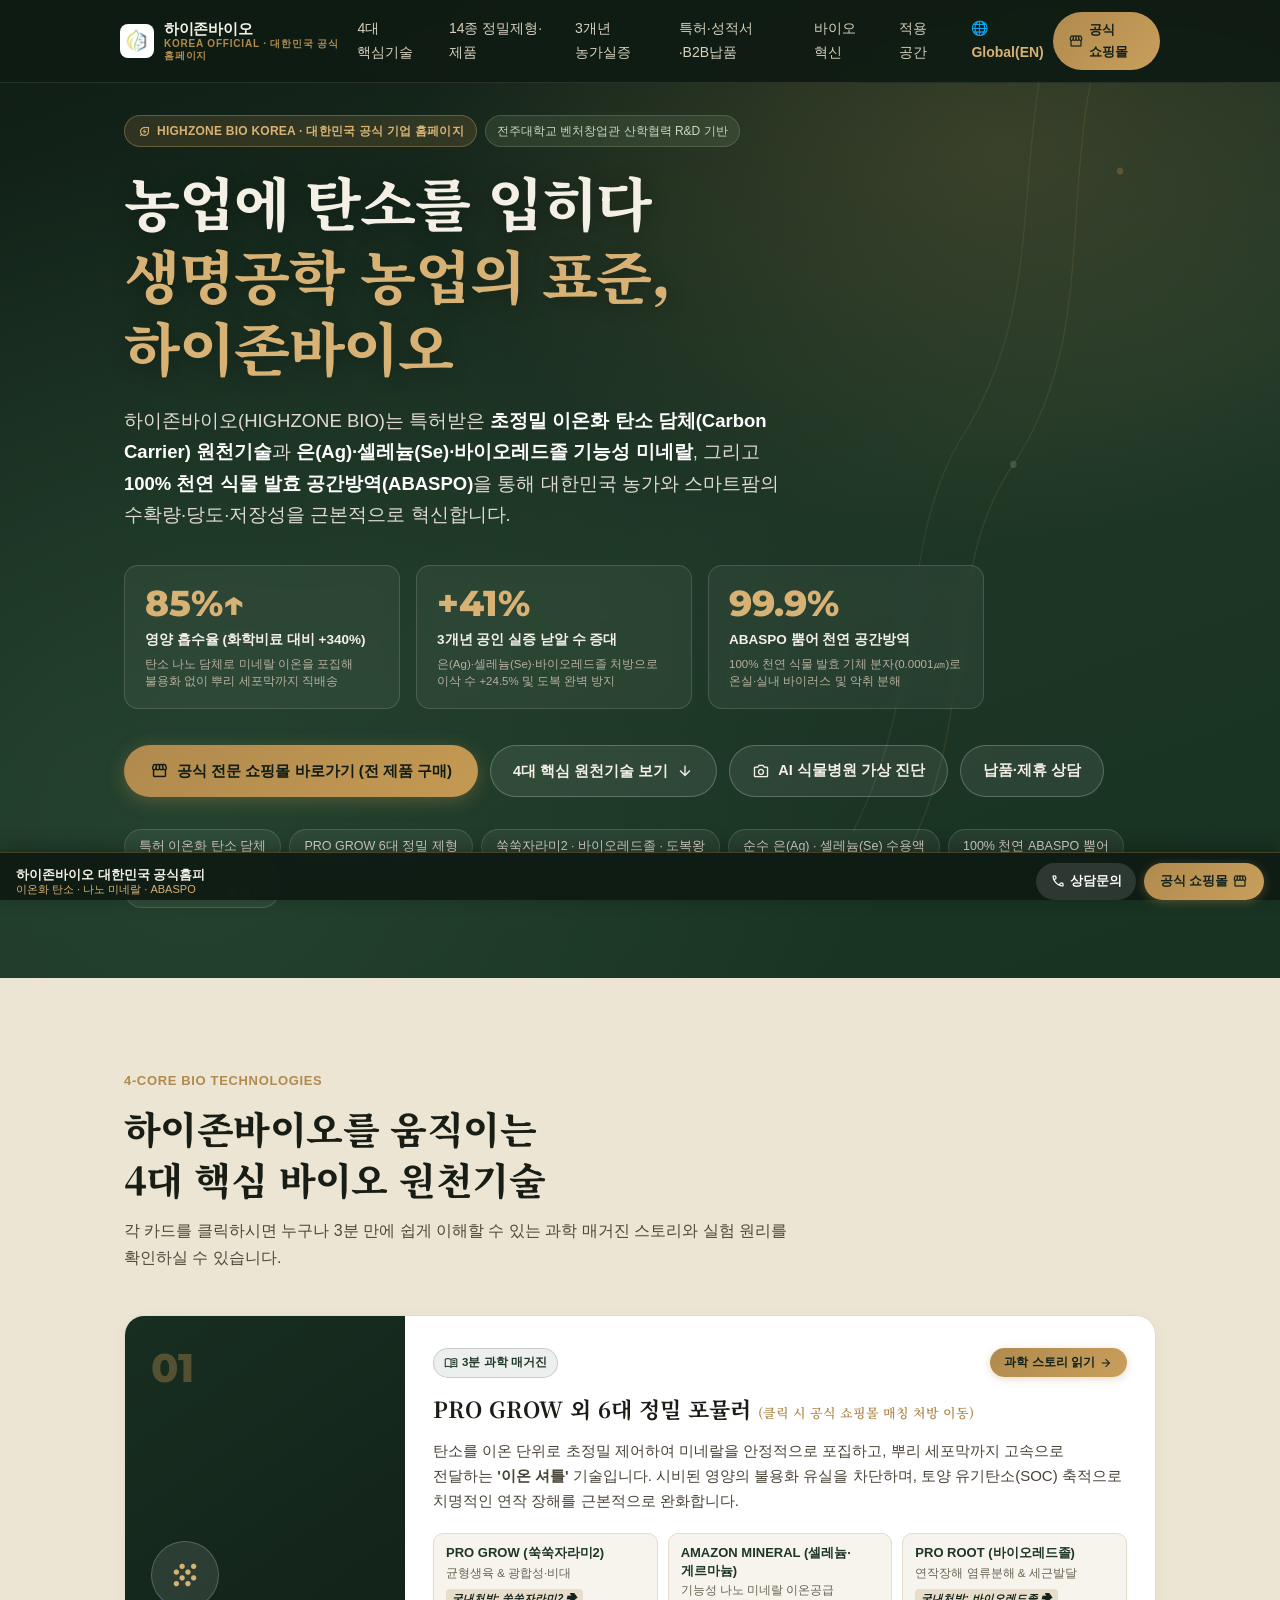
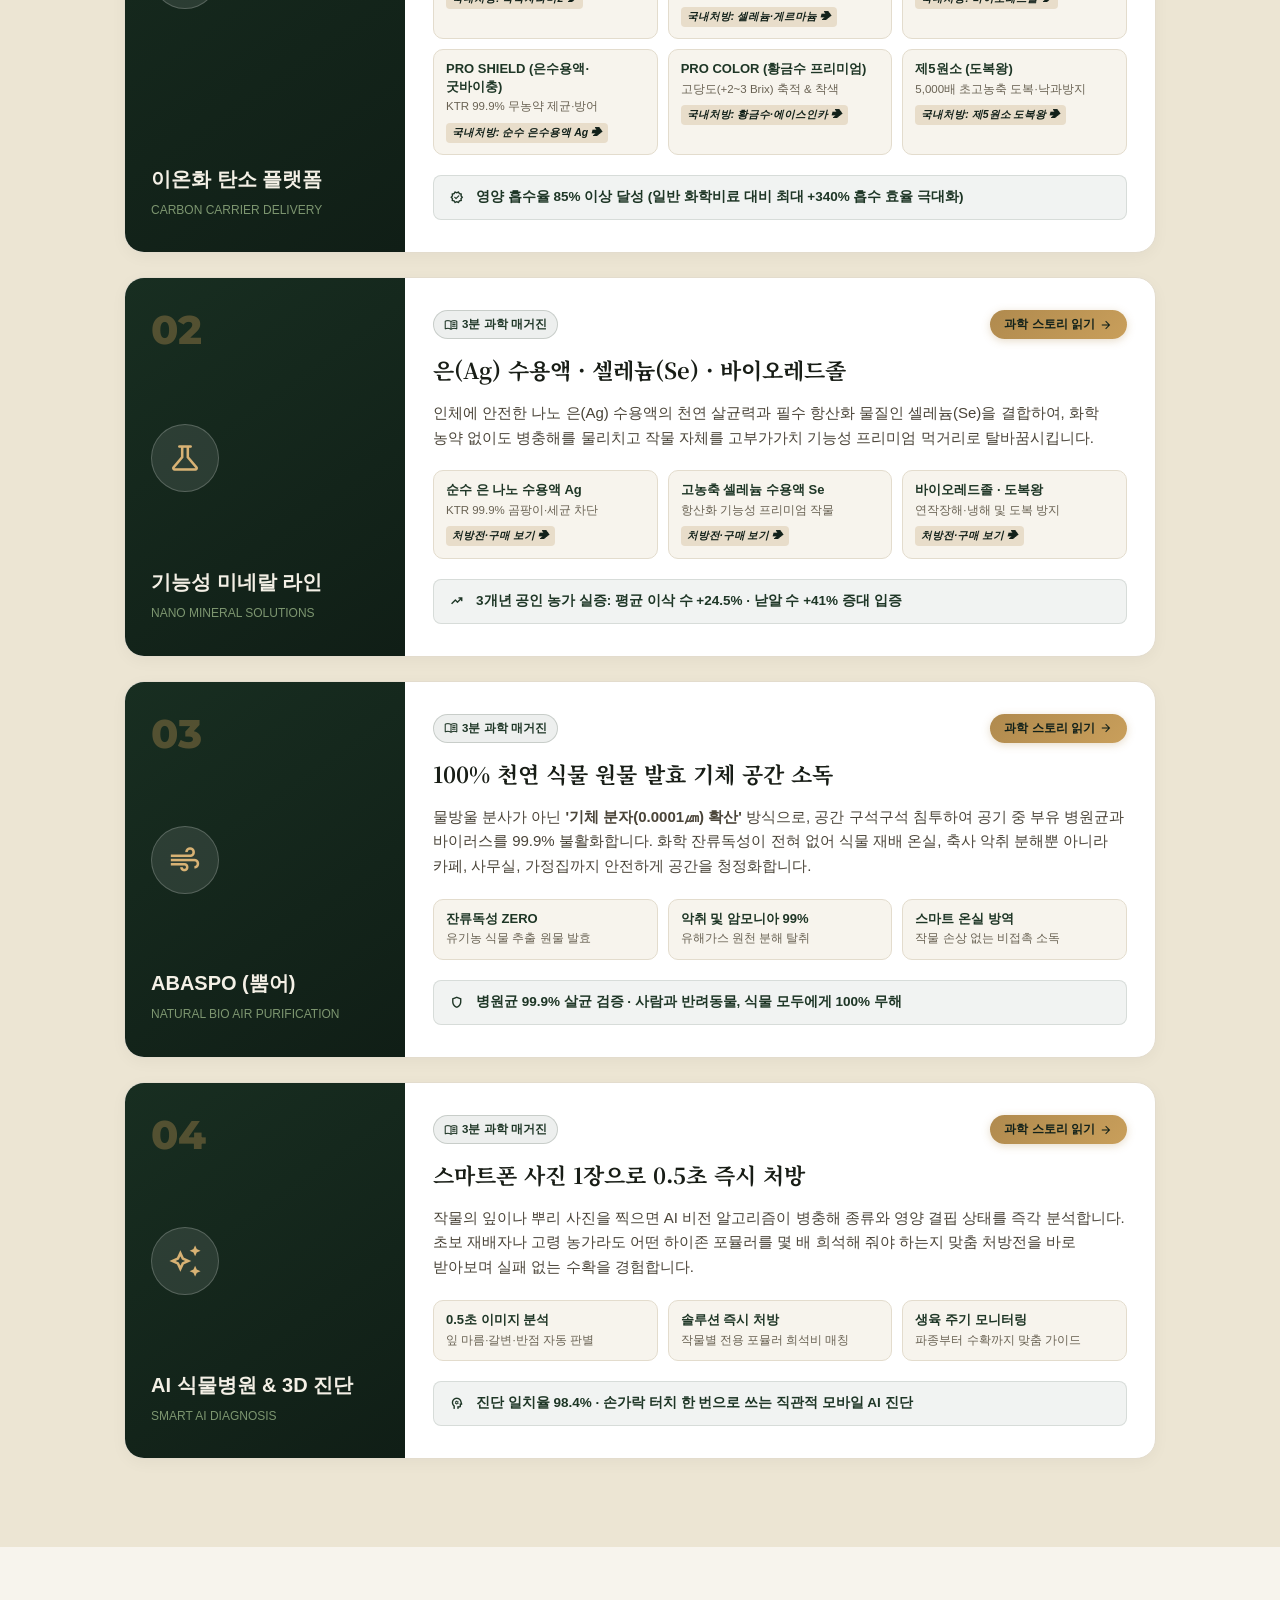
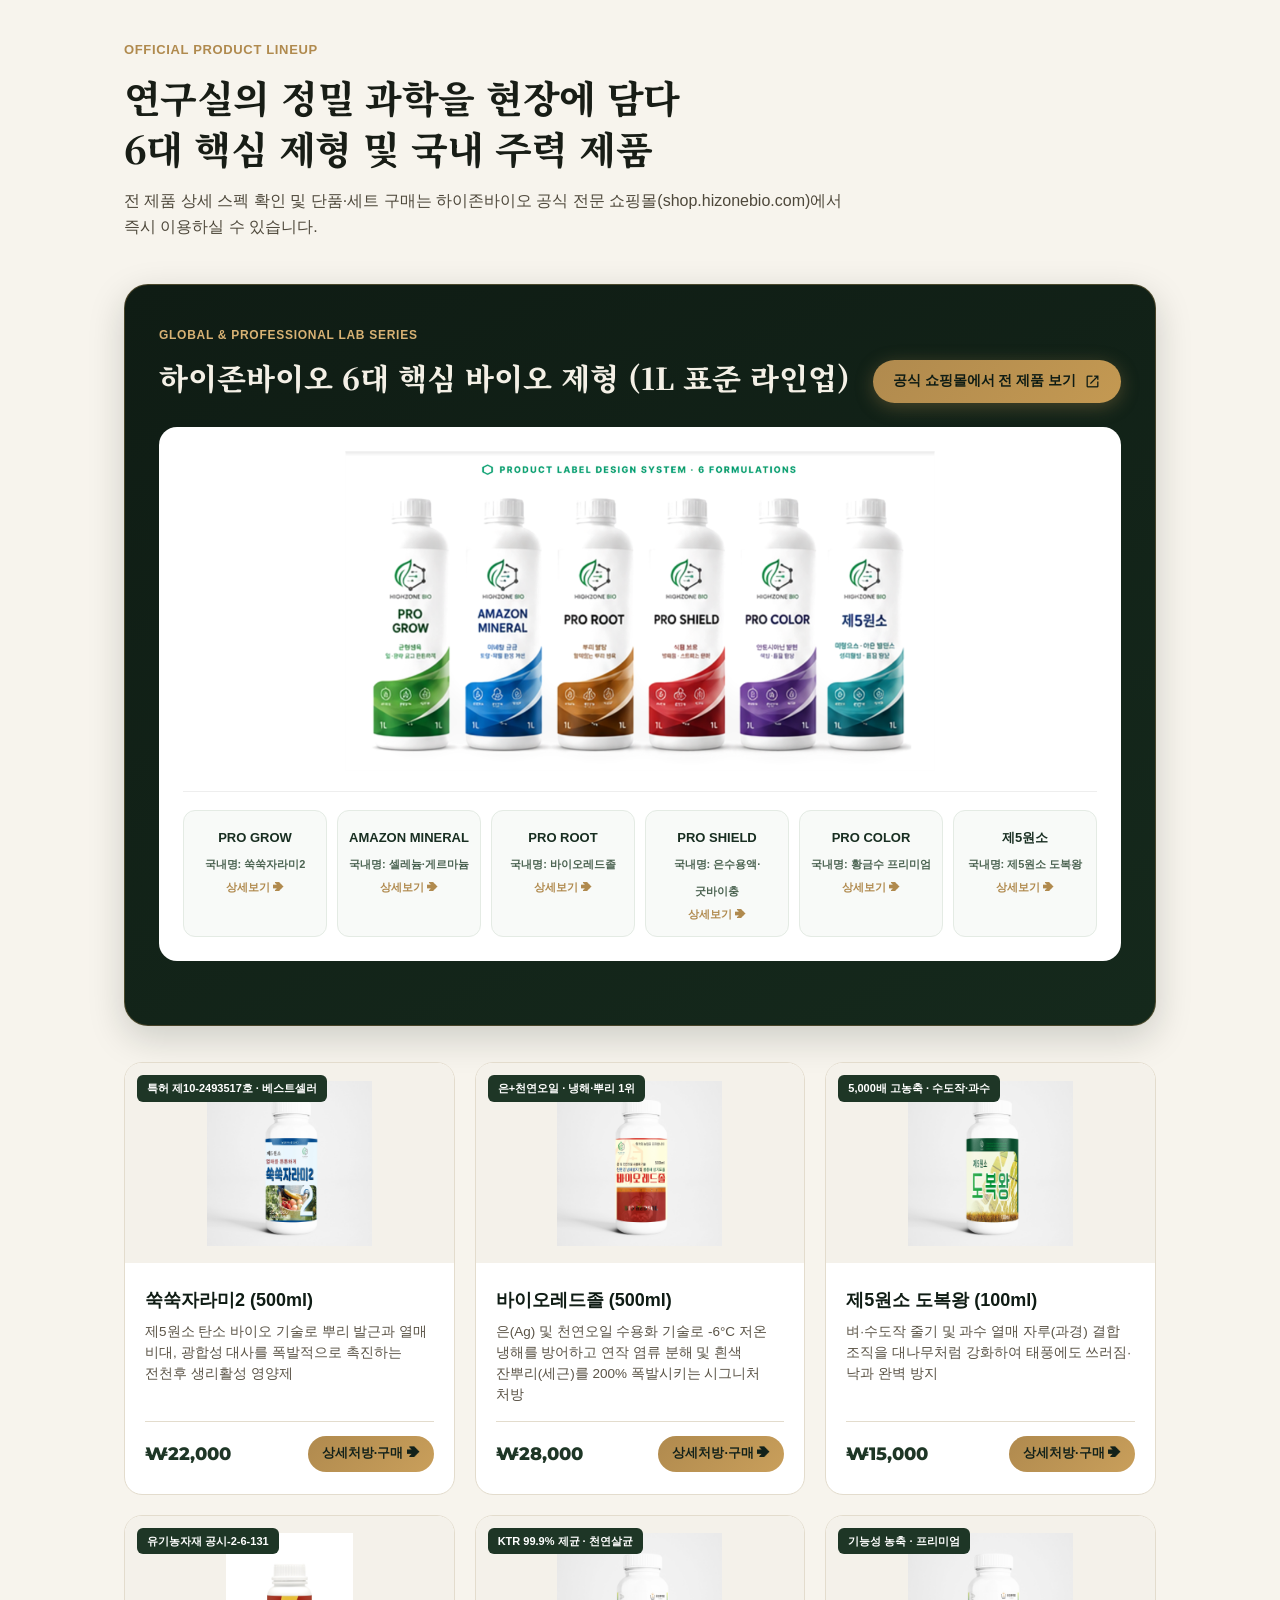
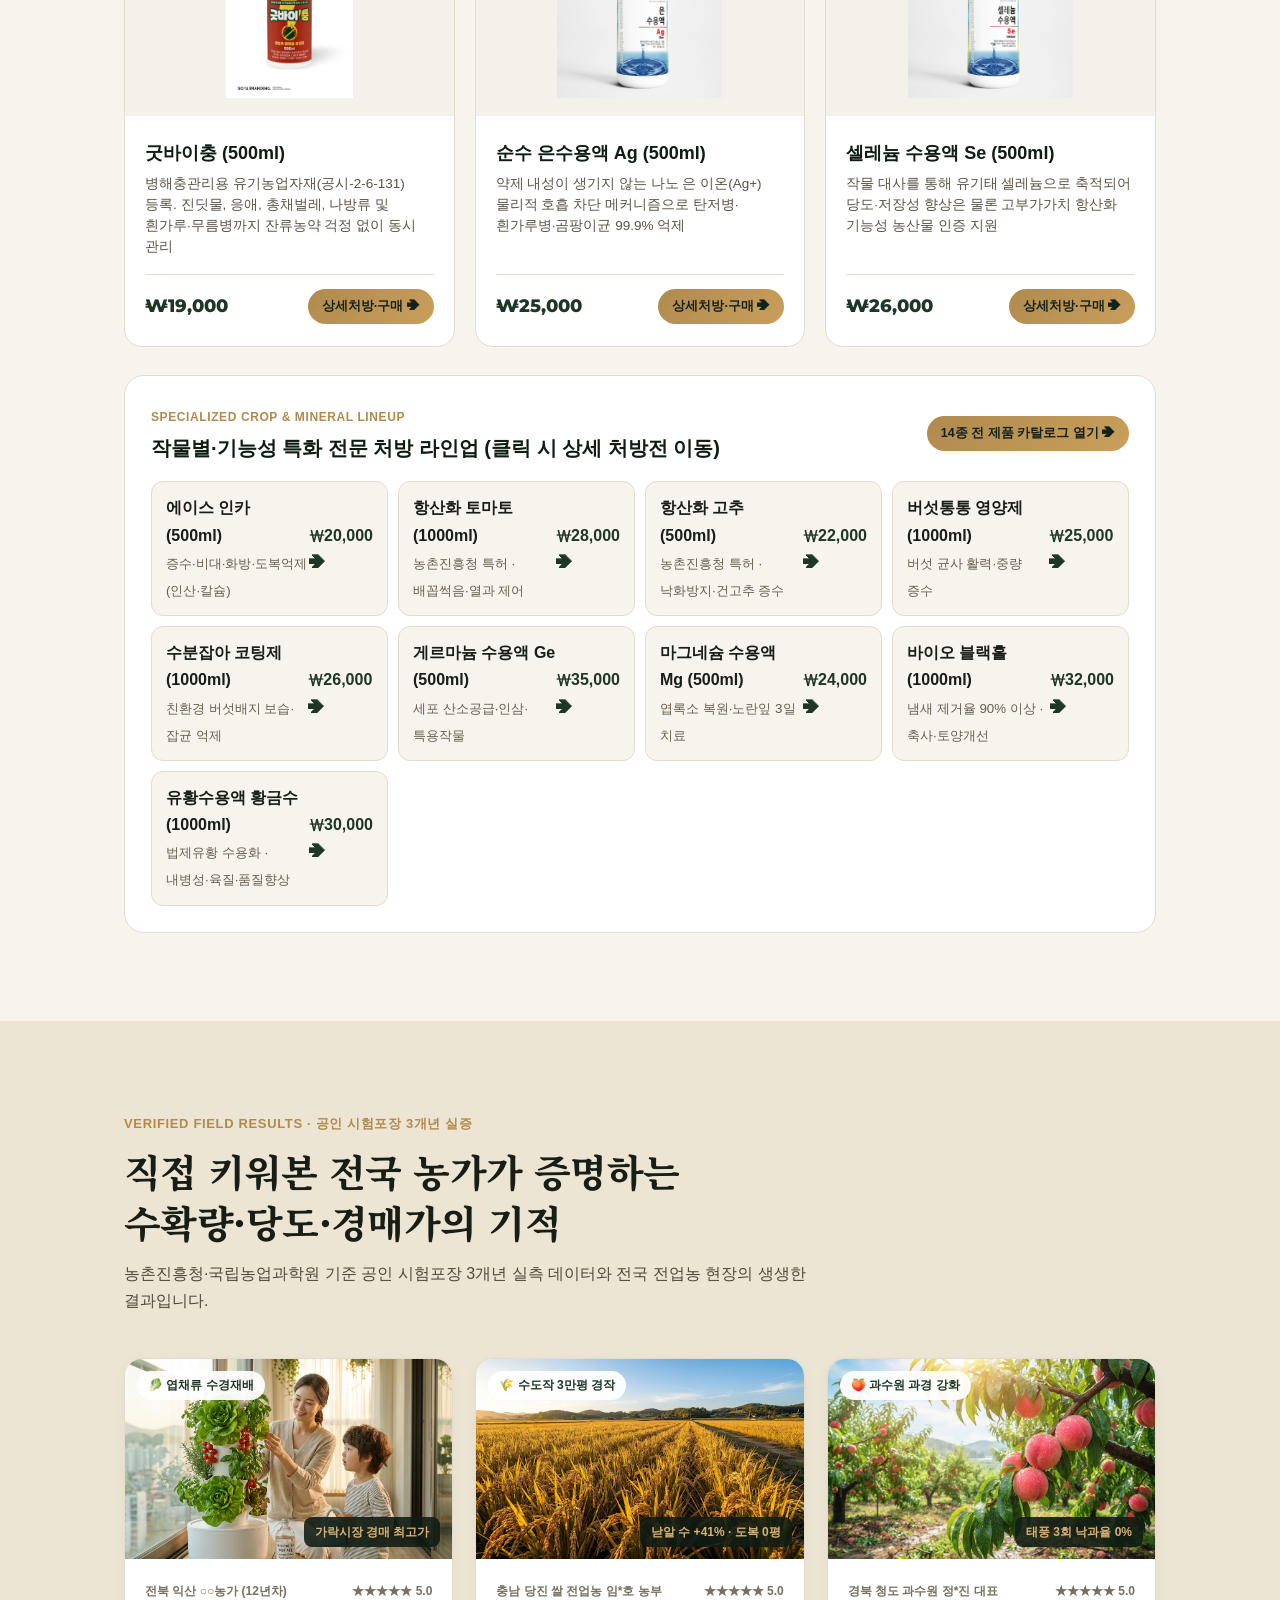
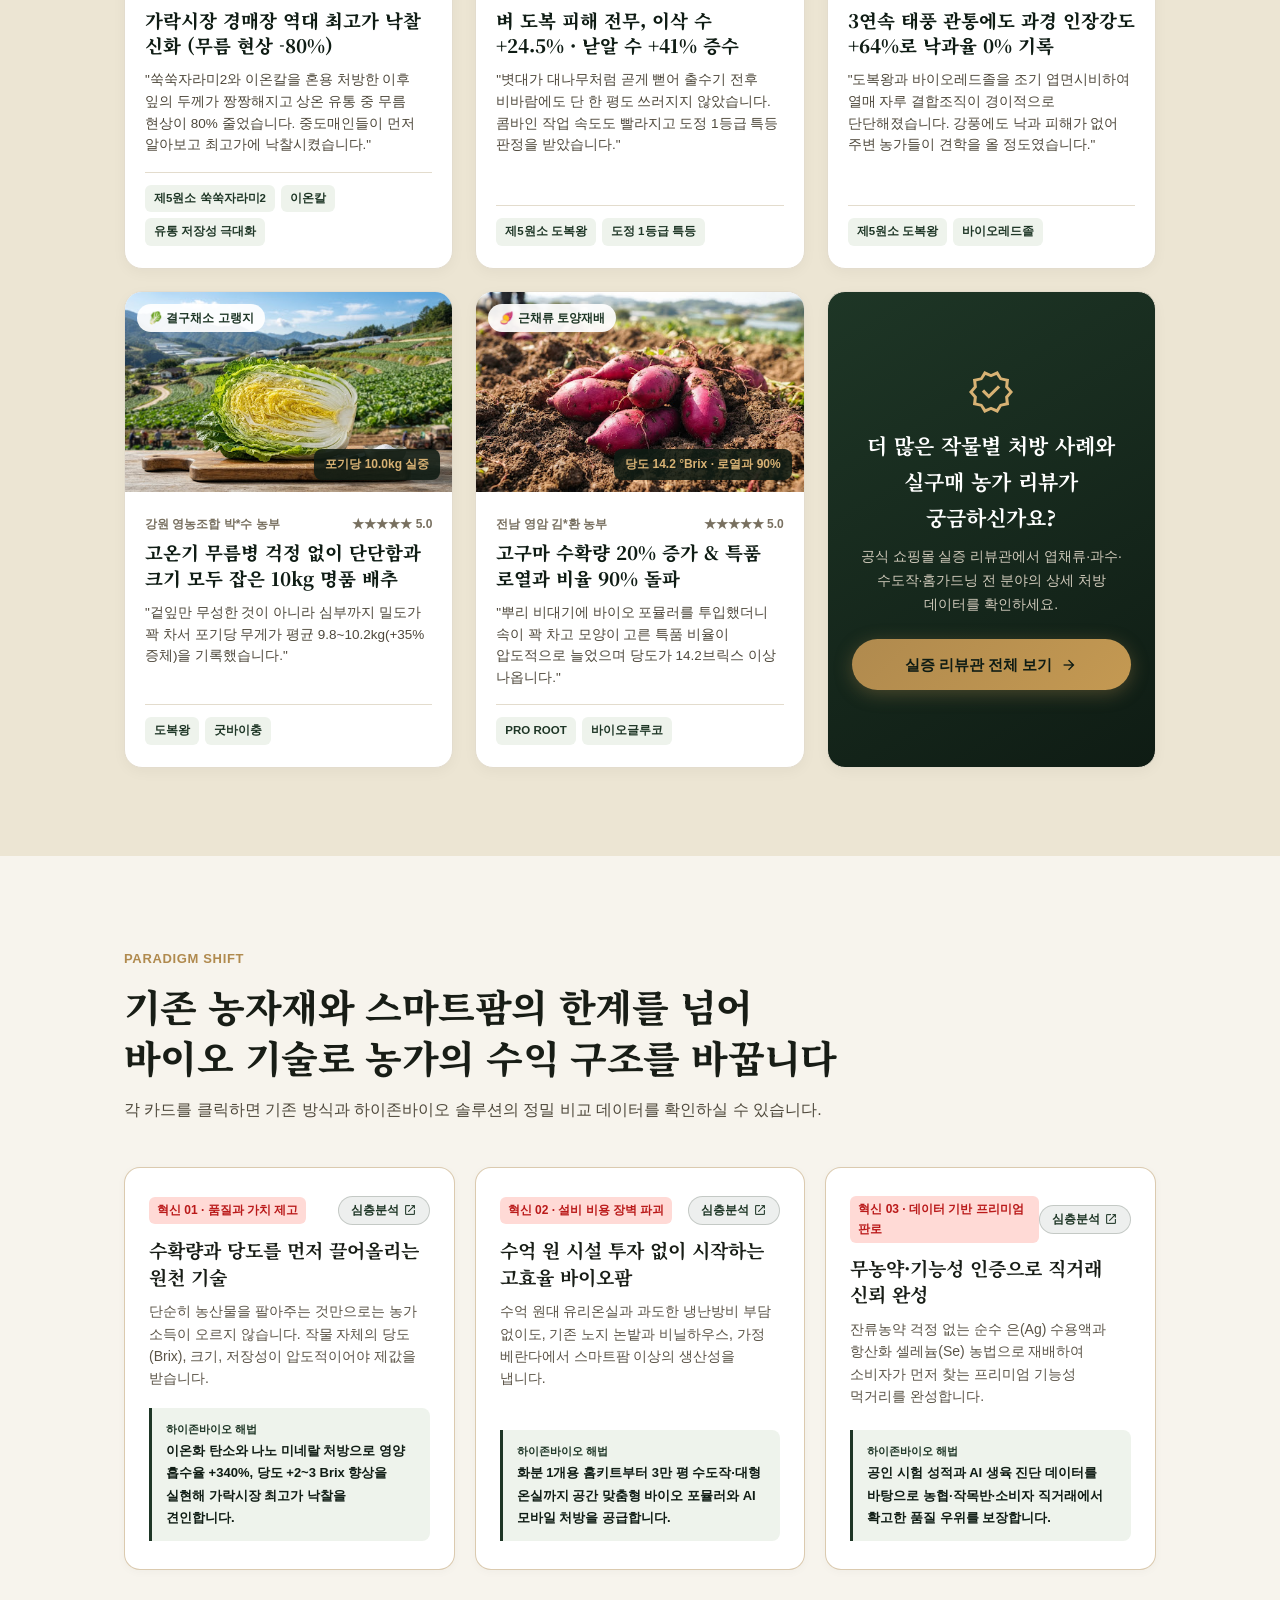
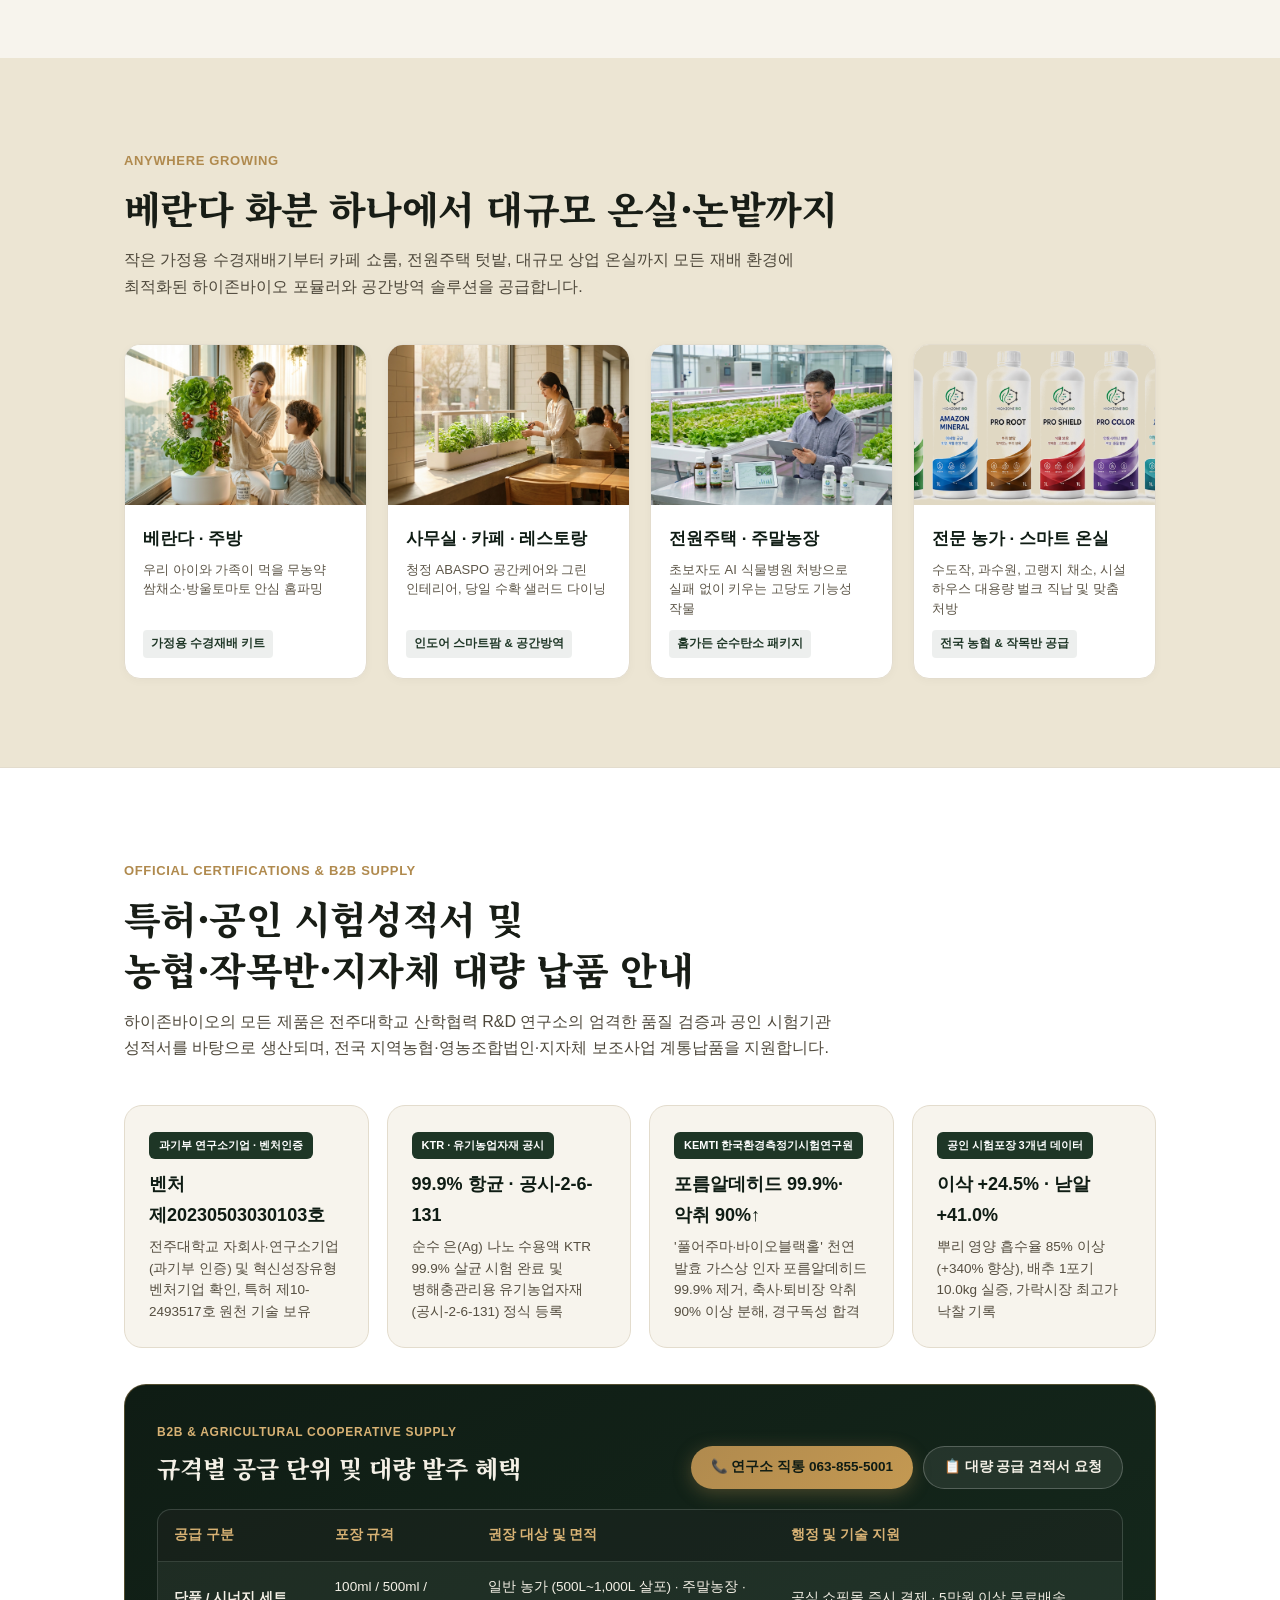
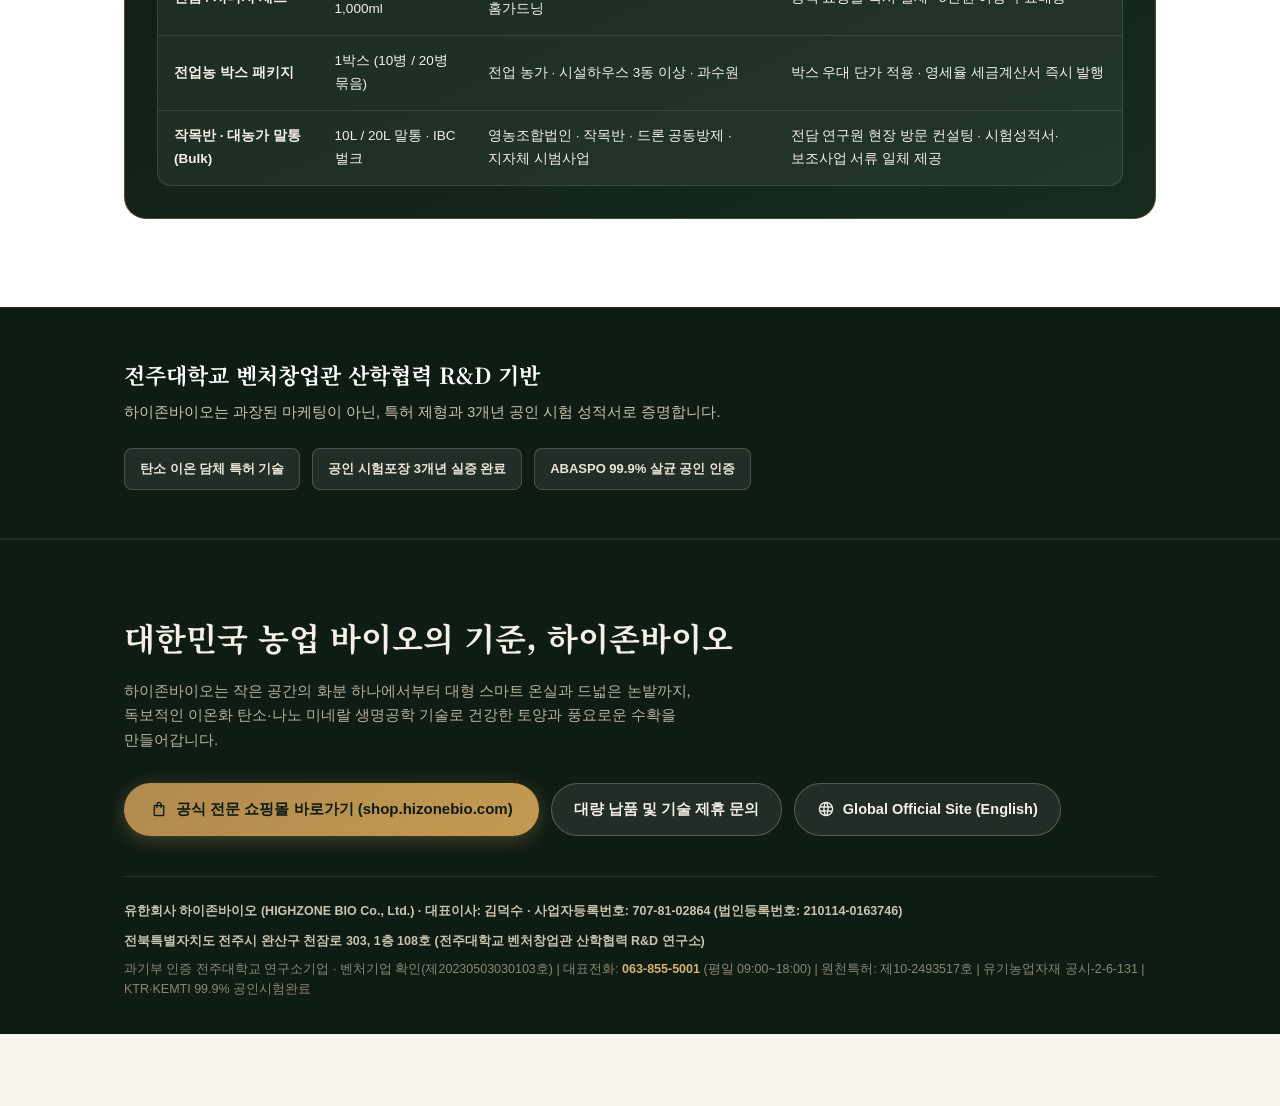
==== commit 8f8b87af: "Switch official domain to kr.hizonebio.com (hizonebio.com)" ====
--- a/index.html
+++ b/index.html
@@ -5,15 +5,15 @@
 <meta name="viewport" content="width=device-width, initial-scale=1.0, maximum-scale=1.0, user-scalable=no, viewport-fit=cover">
 <title>하이존바이오 (HIGHZONE BIO) — 대한민국 공식 회사 홈페이지 | 이온화 탄소·나노 미네랄·ABASPO</title>
 <meta name="description" content="하이존바이오(HIGHZONE BIO) 대한민국 공식 기업 홈페이지. 특허 이온화 탄소 담체(PRO GROW 외 6대 제형), 은(Ag)·셀레늄(Se)·바이오레드졸 기능성 미네랄, 100% 천연 공간방역 ABASPO 뿜어, AI 식물병원.">
-<link rel="canonical" href="https://kr.highzonebio.com/">
-<link rel="alternate" hreflang="ko" href="https://kr.highzonebio.com/">
-<link rel="alternate" hreflang="en" href="https://highzonebio.com/">
-<link rel="alternate" hreflang="x-default" href="https://highzonebio.com/">
+<link rel="canonical" href="https://kr.hizonebio.com/">
+<link rel="alternate" hreflang="ko" href="https://kr.hizonebio.com/">
+<link rel="alternate" hreflang="en" href="https://hizonebio.com/">
+<link rel="alternate" hreflang="x-default" href="https://hizonebio.com/">
 <meta property="og:type" content="website">
-<meta property="og:url" content="https://kr.highzonebio.com/">
+<meta property="og:url" content="https://kr.hizonebio.com/">
 <meta property="og:title" content="하이존바이오 (HIGHZONE BIO) — 대한민국 공식 회사 홈페이지">
 <meta property="og:description" content="농업에 탄소를 입히다. 이온화 탄소 영양 셔틀(+340% 흡수율), 기능성 나노 미네랄(+41% 수확 증대), 100% 천연 공간소독 ABASPO(99.9% 살균).">
-<meta property="og:image" content="https://kr.highzonebio.com/assets/products-lineup.png">
+<meta property="og:image" content="https://kr.hizonebio.com/assets/products-lineup.png">
 
 <script type="application/ld+json">
 {
@@ -21,11 +21,11 @@
   "@graph": [
     {
       "@type": "Corporation",
-      "@id": "https://kr.highzonebio.com/#corporation",
+      "@id": "https://kr.hizonebio.com/#corporation",
       "name": "주식회사 하이존바이오 (HIGHZONE BIO Inc.)",
       "alternateName": ["하이존바이오", "HIGHZONE BIO", "하이존바이오 전주대 R&D 연구소"],
-      "url": "https://kr.highzonebio.com",
-      "logo": "https://kr.highzonebio.com/assets/logo.png",
+      "url": "https://kr.hizonebio.com",
+      "logo": "https://kr.hizonebio.com/assets/logo.png",
       "telephone": "+82-63-855-5001",
       "email": "partner@highzonebio.kr",
       "description": "특허 제10-2493517호 이온화 탄소 담체, 고농축 기능성 미네랄(순수 은 수용액 Ag, 셀레늄 Se, 게르마늄 Ge, 바이오레드졸, 제5원소 도복왕), 100% 천연 식물 발효 공간방역(ABASPO 뿜어 '풀어주마'), 닥터 그린 AI 식물병원을 연구·제조하는 대한민국 애그리바이오테크 기업",
@@ -52,13 +52,13 @@
         "공인 시험포장 3개년 실증 (뿌리 영양 흡수율 85% 이상, 벼 이삭 수 +24.5%, 낟알 수 +41.0% 증대)"
       ],
       "sameAs": [
-        "https://highzonebio.com",
-        "https://shop.highzonebio.com"
+        "https://hizonebio.com",
+        "https://shop.hizonebio.com"
       ]
     },
     {
       "@type": "FAQPage",
-      "@id": "https://kr.highzonebio.com/#faq",
+      "@id": "https://kr.hizonebio.com/#faq",
       "mainEntity": [
         {
           "@type": "Question",
@@ -89,7 +89,7 @@
           "name": "글로벌 6대 제형(PRO GROW 등)과 국내 공식 쇼핑몰 제품(쑥쑥자라미2 등)은 어떻게 매칭되나요?",
           "acceptedAnswer": {
             "@type": "Answer",
-            "text": "동일한 전주대 산학협력 R&D 연구소 원천 포뮬러로, 한국 농가 현장 처방에 맞춰 PRO GROW = 쑥쑥자라미2, PRO ROOT = 바이오레드졸, PRO SHIELD = 순수 은수용액 Ag / 굿바이충, PRO COLOR = 황금수 프리미엄 / 에이스 인카, AMAZON MINERAL = 셀레늄·게르마늄·마그네슘 수용액, 제5원소 = 제5원소 도복왕으로 공식 쇼핑몰(https://shop.highzonebio.com)에서 공급됩니다."
+            "text": "동일한 전주대 산학협력 R&D 연구소 원천 포뮬러로, 한국 농가 현장 처방에 맞춰 PRO GROW = 쑥쑥자라미2, PRO ROOT = 바이오레드졸, PRO SHIELD = 순수 은수용액 Ag / 굿바이충, PRO COLOR = 황금수 프리미엄 / 에이스 인카, AMAZON MINERAL = 셀레늄·게르마늄·마그네슘 수용액, 제5원소 = 제5원소 도복왕으로 공식 쇼핑몰(https://shop.hizonebio.com)에서 공급됩니다."
           }
         },
         {
@@ -799,10 +799,10 @@
       <a href="#certs">특허·성적서·B2B납품</a>
       <a href="#problem">바이오 혁신</a>
       <a href="#spaces">적용 공간</a>
-      <a href="http://highzonebio.com" target="_blank" style="color:var(--gold-light); font-weight:600;">🌐 Global(EN)</a>
+      <a href="http://hizonebio.com" target="_blank" style="color:var(--gold-light); font-weight:600;">🌐 Global(EN)</a>
     </nav>
     <div style="display:flex;align-items:center;gap:8px;">
-      <a href="http://shop.highzonebio.com" class="header-cta">
+      <a href="http://shop.hizonebio.com" class="header-cta">
         <span class="material-symbols-outlined" style="font-size:16px;">storefront</span>
         <span>공식 쇼핑몰</span>
       </a>
@@ -814,8 +814,8 @@
     <a href="#stories">3개년 실증사례</a>
     <a href="#certs">특허·B2B납품</a>
     <a href="#problem">바이오 혁신</a>
-    <a href="http://shop.highzonebio.com">🛒 공식 쇼핑몰</a>
-    <a href="http://highzonebio.com">🌐 Global(EN)</a>
+    <a href="http://shop.hizonebio.com">🛒 공식 쇼핑몰</a>
+    <a href="http://hizonebio.com">🌐 Global(EN)</a>
   </div>
 </header>
 
@@ -864,7 +864,7 @@
 
     <!-- Action Buttons -->
     <div class="hero-actions">
-      <a href="http://shop.highzonebio.com" class="btn-primary">
+      <a href="http://shop.hizonebio.com" class="btn-primary">
         <span class="material-symbols-outlined" style="font-size:19px;">storefront</span>
         <span>공식 전문 쇼핑몰 바로가기 (전 제품 구매)</span>
       </a>
@@ -929,32 +929,32 @@
               시비된 영양의 불용화 유실을 차단하며, 토양 유기탄소(SOC) 축적으로 치명적인 연작 장해를 근본적으로 완화합니다.
             </p>
             <div class="formula-grid">
-              <a href="https://shop.highzonebio.com/product-detail.html?id=grow-500" onclick="event.stopPropagation();" class="formula-pill" title="공식 쇼핑몰 쑥쑥자라미2 상세페이지로 이동">
+              <a href="https://shop.hizonebio.com/product-detail.html?id=grow-500" onclick="event.stopPropagation();" class="formula-pill" title="공식 쇼핑몰 쑥쑥자라미2 상세페이지로 이동">
                 <strong>PRO GROW (쑥쑥자라미2)</strong>
                 <span>균형생육 &amp; 광합성·비대</span>
                 <em class="pill-shop-tag">국내처방: 쑥쑥자라미2 ➔</em>
               </a>
-              <a href="https://shop.highzonebio.com/product-detail.html?id=selenium-500" onclick="event.stopPropagation();" class="formula-pill" title="공식 쇼핑몰 셀레늄·게르마늄 미네랄 상세페이지로 이동">
+              <a href="https://shop.hizonebio.com/product-detail.html?id=selenium-500" onclick="event.stopPropagation();" class="formula-pill" title="공식 쇼핑몰 셀레늄·게르마늄 미네랄 상세페이지로 이동">
                 <strong>AMAZON MINERAL (셀레늄·게르마늄)</strong>
                 <span>기능성 나노 미네랄 이온공급</span>
                 <em class="pill-shop-tag">국내처방: 셀레늄·게르마늄 ➔</em>
               </a>
-              <a href="https://shop.highzonebio.com/product-detail.html?id=redsol-500" onclick="event.stopPropagation();" class="formula-pill" title="공식 쇼핑몰 바이오레드졸 상세페이지로 이동">
+              <a href="https://shop.hizonebio.com/product-detail.html?id=redsol-500" onclick="event.stopPropagation();" class="formula-pill" title="공식 쇼핑몰 바이오레드졸 상세페이지로 이동">
                 <strong>PRO ROOT (바이오레드졸)</strong>
                 <span>연작장해 염류분해 &amp; 세근발달</span>
                 <em class="pill-shop-tag">국내처방: 바이오레드졸 ➔</em>
               </a>
-              <a href="https://shop.highzonebio.com/product-detail.html?id=silver-500" onclick="event.stopPropagation();" class="formula-pill" title="공식 쇼핑몰 순수 은수용액 Ag 상세페이지로 이동">
+              <a href="https://shop.hizonebio.com/product-detail.html?id=silver-500" onclick="event.stopPropagation();" class="formula-pill" title="공식 쇼핑몰 순수 은수용액 Ag 상세페이지로 이동">
                 <strong>PRO SHIELD (은수용액·굿바이충)</strong>
                 <span>KTR 99.9% 무농약 제균·방어</span>
                 <em class="pill-shop-tag">국내처방: 순수 은수용액 Ag ➔</em>
               </a>
-              <a href="https://shop.highzonebio.com/product-detail.html?id=goldwater-1000" onclick="event.stopPropagation();" class="formula-pill" title="공식 쇼핑몰 황금수 프리미엄 상세페이지로 이동">
+              <a href="https://shop.hizonebio.com/product-detail.html?id=goldwater-1000" onclick="event.stopPropagation();" class="formula-pill" title="공식 쇼핑몰 황금수 프리미엄 상세페이지로 이동">
                 <strong>PRO COLOR (황금수 프리미엄)</strong>
                 <span>고당도(+2~3 Brix) 축적 &amp; 착색</span>
                 <em class="pill-shop-tag">국내처방: 황금수·에이스인카 ➔</em>
               </a>
-              <a href="https://shop.highzonebio.com/product-detail.html?id=dobok-100" onclick="event.stopPropagation();" class="formula-pill" title="공식 쇼핑몰 제5원소 도복왕 상세페이지로 이동">
+              <a href="https://shop.hizonebio.com/product-detail.html?id=dobok-100" onclick="event.stopPropagation();" class="formula-pill" title="공식 쇼핑몰 제5원소 도복왕 상세페이지로 이동">
                 <strong>제5원소 (도복왕)</strong>
                 <span>5,000배 초고농축 도복·낙과방지</span>
                 <em class="pill-shop-tag">국내처방: 제5원소 도복왕 ➔</em>
@@ -994,17 +994,17 @@
               화학 농약 없이도 병충해를 물리치고 작물 자체를 고부가가치 기능성 프리미엄 먹거리로 탈바꿈시킵니다.
             </p>
             <div class="formula-grid">
-              <a href="https://shop.highzonebio.com/product-detail.html?id=silver-500" onclick="event.stopPropagation();" class="formula-pill">
+              <a href="https://shop.hizonebio.com/product-detail.html?id=silver-500" onclick="event.stopPropagation();" class="formula-pill">
                 <strong>순수 은 나노 수용액 Ag</strong>
                 <span>KTR 99.9% 곰팡이·세균 차단</span>
                 <em class="pill-shop-tag">처방전·구매 보기 ➔</em>
               </a>
-              <a href="https://shop.highzonebio.com/product-detail.html?id=selenium-500" onclick="event.stopPropagation();" class="formula-pill">
+              <a href="https://shop.hizonebio.com/product-detail.html?id=selenium-500" onclick="event.stopPropagation();" class="formula-pill">
                 <strong>고농축 셀레늄 수용액 Se</strong>
                 <span>항산화 기능성 프리미엄 작물</span>
                 <em class="pill-shop-tag">처방전·구매 보기 ➔</em>
               </a>
-              <a href="https://shop.highzonebio.com/product-detail.html?id=redsol-500" onclick="event.stopPropagation();" class="formula-pill">
+              <a href="https://shop.hizonebio.com/product-detail.html?id=redsol-500" onclick="event.stopPropagation();" class="formula-pill">
                 <strong>바이오레드졸 · 도복왕</strong>
                 <span>연작장해·냉해 및 도복 방지</span>
                 <em class="pill-shop-tag">처방전·구매 보기 ➔</em>
@@ -1103,7 +1103,7 @@
     <div class="section-head">
       <div class="kicker">OFFICIAL PRODUCT LINEUP</div>
       <h2>연구실의 정밀 과학을 현장에 담다<br>6대 핵심 제형 및 국내 주력 제품</h2>
-      <p class="lead">전 제품 상세 스펙 확인 및 단품·세트 구매는 하이존바이오 공식 전문 쇼핑몰(shop.highzonebio.com)에서 즉시 이용하실 수 있습니다.</p>
+      <p class="lead">전 제품 상세 스펙 확인 및 단품·세트 구매는 하이존바이오 공식 전문 쇼핑몰(shop.hizonebio.com)에서 즉시 이용하실 수 있습니다.</p>
     </div>
 
     <!-- 6 Lab Series Hero Card -->
@@ -1113,7 +1113,7 @@
           <div style="font-size:12px; font-weight:800; color:var(--gold-light); letter-spacing:0.06em; margin-bottom:6px;">GLOBAL & PROFESSIONAL LAB SERIES</div>
           <h3 style="font-size:clamp(22px, 3vw, 30px); font-weight:800;">하이존바이오 6대 핵심 바이오 제형 (1L 표준 라인업)</h3>
         </div>
-        <a href="http://shop.highzonebio.com/products.html" class="btn-primary" style="padding:10px 20px; font-size:13.5px;">
+        <a href="http://shop.hizonebio.com/products.html" class="btn-primary" style="padding:10px 20px; font-size:13.5px;">
           <span>공식 쇼핑몰에서 전 제품 보기</span>
           <span class="material-symbols-outlined" style="font-size:17px;">open_in_new</span>
         </a>
@@ -1122,32 +1122,32 @@
       <div class="lineup-img-frame">
         <img src="assets/products_lineup@2x.png" alt="하이존바이오 6대 핵심 바이오 제형 라인업" onerror="this.src='assets/products-lineup.png'">
         <div class="lineup-6grid">
-          <a href="https://shop.highzonebio.com/product-detail.html?id=grow-500" class="lineup-6item" style="display:block; transition:all 0.2s;">
+          <a href="https://shop.hizonebio.com/product-detail.html?id=grow-500" class="lineup-6item" style="display:block; transition:all 0.2s;">
             <strong>PRO GROW</strong>
             <span>국내명: 쑥쑥자라미2</span>
             <small style="display:block; font-size:10.5px; color:#b08a4e; font-weight:700; margin-top:3px;">상세보기 ➔</small>
           </a>
-          <a href="https://shop.highzonebio.com/product-detail.html?id=selenium-500" class="lineup-6item" style="display:block; transition:all 0.2s;">
+          <a href="https://shop.hizonebio.com/product-detail.html?id=selenium-500" class="lineup-6item" style="display:block; transition:all 0.2s;">
             <strong>AMAZON MINERAL</strong>
             <span>국내명: 셀레늄·게르마늄</span>
             <small style="display:block; font-size:10.5px; color:#b08a4e; font-weight:700; margin-top:3px;">상세보기 ➔</small>
           </a>
-          <a href="https://shop.highzonebio.com/product-detail.html?id=redsol-500" class="lineup-6item" style="display:block; transition:all 0.2s;">
+          <a href="https://shop.hizonebio.com/product-detail.html?id=redsol-500" class="lineup-6item" style="display:block; transition:all 0.2s;">
             <strong>PRO ROOT</strong>
             <span>국내명: 바이오레드졸</span>
             <small style="display:block; font-size:10.5px; color:#b08a4e; font-weight:700; margin-top:3px;">상세보기 ➔</small>
           </a>
-          <a href="https://shop.highzonebio.com/product-detail.html?id=silver-500" class="lineup-6item" style="display:block; transition:all 0.2s;">
+          <a href="https://shop.hizonebio.com/product-detail.html?id=silver-500" class="lineup-6item" style="display:block; transition:all 0.2s;">
             <strong>PRO SHIELD</strong>
             <span>국내명: 은수용액·굿바이충</span>
             <small style="display:block; font-size:10.5px; color:#b08a4e; font-weight:700; margin-top:3px;">상세보기 ➔</small>
           </a>
-          <a href="https://shop.highzonebio.com/product-detail.html?id=goldwater-1000" class="lineup-6item" style="display:block; transition:all 0.2s;">
+          <a href="https://shop.hizonebio.com/product-detail.html?id=goldwater-1000" class="lineup-6item" style="display:block; transition:all 0.2s;">
             <strong>PRO COLOR</strong>
             <span>국내명: 황금수 프리미엄</span>
             <small style="display:block; font-size:10.5px; color:#b08a4e; font-weight:700; margin-top:3px;">상세보기 ➔</small>
           </a>
-          <a href="https://shop.highzonebio.com/product-detail.html?id=dobok-100" class="lineup-6item" style="display:block; transition:all 0.2s;">
+          <a href="https://shop.hizonebio.com/product-detail.html?id=dobok-100" class="lineup-6item" style="display:block; transition:all 0.2s;">
             <strong>제5원소</strong>
             <span>국내명: 제5원소 도복왕</span>
             <small style="display:block; font-size:10.5px; color:#b08a4e; font-weight:700; margin-top:3px;">상세보기 ➔</small>
@@ -1160,108 +1160,108 @@
     <div class="domestic-prod-grid">
       <!-- 1. 쑥쑥자라미2 -->
       <div class="dom-prod-card">
-        <a href="http://shop.highzonebio.com/product-detail.html?id=grow-500" class="dom-prod-thumb">
+        <a href="http://shop.hizonebio.com/product-detail.html?id=grow-500" class="dom-prod-thumb">
           <span class="dom-prod-badge">특허 제10-2493517호 · 베스트셀러</span>
           <img src="assets/prod_2.png" alt="쑥쑥자라미2">
         </a>
         <div class="dom-prod-body">
           <div>
-            <h4><a href="http://shop.highzonebio.com/product-detail.html?id=grow-500">쑥쑥자라미2 (500ml)</a></h4>
+            <h4><a href="http://shop.hizonebio.com/product-detail.html?id=grow-500">쑥쑥자라미2 (500ml)</a></h4>
             <p>제5원소 탄소 바이오 기술로 뿌리 발근과 열매 비대, 광합성 대사를 폭발적으로 촉진하는 전천후 생리활성 영양제</p>
           </div>
           <div class="dom-prod-foot">
             <span class="dom-prod-price">₩22,000</span>
-            <a href="http://shop.highzonebio.com/product-detail.html?id=grow-500" class="dom-prod-link">상세처방·구매 ➔</a>
+            <a href="http://shop.hizonebio.com/product-detail.html?id=grow-500" class="dom-prod-link">상세처방·구매 ➔</a>
           </div>
         </div>
       </div>
 
       <!-- 2. 바이오레드졸 -->
       <div class="dom-prod-card">
-        <a href="http://shop.highzonebio.com/product-detail.html?id=redsol-500" class="dom-prod-thumb">
+        <a href="http://shop.hizonebio.com/product-detail.html?id=redsol-500" class="dom-prod-thumb">
           <span class="dom-prod-badge">은+천연오일 · 냉해·뿌리 1위</span>
           <img src="assets/prod_redsol.png" alt="바이오레드졸">
         </a>
         <div class="dom-prod-body">
           <div>
-            <h4><a href="http://shop.highzonebio.com/product-detail.html?id=redsol-500">바이오레드졸 (500ml)</a></h4>
+            <h4><a href="http://shop.hizonebio.com/product-detail.html?id=redsol-500">바이오레드졸 (500ml)</a></h4>
             <p>은(Ag) 및 천연오일 수용화 기술로 -6°C 저온 냉해를 방어하고 연작 염류 분해 및 흰색 잔뿌리(세근)를 200% 폭발시키는 시그니처 처방</p>
           </div>
           <div class="dom-prod-foot">
             <span class="dom-prod-price">₩28,000</span>
-            <a href="http://shop.highzonebio.com/product-detail.html?id=redsol-500" class="dom-prod-link">상세처방·구매 ➔</a>
+            <a href="http://shop.hizonebio.com/product-detail.html?id=redsol-500" class="dom-prod-link">상세처방·구매 ➔</a>
           </div>
         </div>
       </div>
 
       <!-- 3. 제5원소 도복왕 -->
       <div class="dom-prod-card">
-        <a href="http://shop.highzonebio.com/product-detail.html?id=dobok-100" class="dom-prod-thumb">
+        <a href="http://shop.hizonebio.com/product-detail.html?id=dobok-100" class="dom-prod-thumb">
           <span class="dom-prod-badge">5,000배 고농축 · 수도작·과수</span>
           <img src="assets/prod_dobok.png" alt="제5원소 도복왕">
         </a>
         <div class="dom-prod-body">
           <div>
-            <h4><a href="http://shop.highzonebio.com/product-detail.html?id=dobok-100">제5원소 도복왕 (100ml)</a></h4>
+            <h4><a href="http://shop.hizonebio.com/product-detail.html?id=dobok-100">제5원소 도복왕 (100ml)</a></h4>
             <p>벼·수도작 줄기 및 과수 열매 자루(과경) 결합 조직을 대나무처럼 강화하여 태풍에도 쓰러짐·낙과 완벽 방지</p>
           </div>
           <div class="dom-prod-foot">
             <span class="dom-prod-price">₩15,000</span>
-            <a href="http://shop.highzonebio.com/product-detail.html?id=dobok-100" class="dom-prod-link">상세처방·구매 ➔</a>
+            <a href="http://shop.hizonebio.com/product-detail.html?id=dobok-100" class="dom-prod-link">상세처방·구매 ➔</a>
           </div>
         </div>
       </div>
 
       <!-- 4. 굿바이충 -->
       <div class="dom-prod-card">
-        <a href="http://shop.highzonebio.com/product-detail.html?id=goodbye-500" class="dom-prod-thumb">
+        <a href="http://shop.hizonebio.com/product-detail.html?id=goodbye-500" class="dom-prod-thumb">
           <span class="dom-prod-badge">유기농자재 공시-2-6-131</span>
           <img src="assets/prod_goodbye.png" alt="굿바이충">
         </a>
         <div class="dom-prod-body">
           <div>
-            <h4><a href="http://shop.highzonebio.com/product-detail.html?id=goodbye-500">굿바이충 (500ml)</a></h4>
+            <h4><a href="http://shop.hizonebio.com/product-detail.html?id=goodbye-500">굿바이충 (500ml)</a></h4>
             <p>병해충관리용 유기농업자재(공시-2-6-131) 등록. 진딧물, 응애, 총채벌레, 나방류 및 흰가루·무름병까지 잔류농약 걱정 없이 동시 관리</p>
           </div>
           <div class="dom-prod-foot">
             <span class="dom-prod-price">₩19,000</span>
-            <a href="http://shop.highzonebio.com/product-detail.html?id=goodbye-500" class="dom-prod-link">상세처방·구매 ➔</a>
+            <a href="http://shop.hizonebio.com/product-detail.html?id=goodbye-500" class="dom-prod-link">상세처방·구매 ➔</a>
           </div>
         </div>
       </div>
 
       <!-- 5. 순수 은수용액 Ag -->
       <div class="dom-prod-card">
-        <a href="http://shop.highzonebio.com/product-detail.html?id=silver-500" class="dom-prod-thumb">
+        <a href="http://shop.hizonebio.com/product-detail.html?id=silver-500" class="dom-prod-thumb">
           <span class="dom-prod-badge">KTR 99.9% 제균 · 천연살균</span>
           <img src="assets/prod_silver.png" alt="순수 은수용액 Ag">
         </a>
         <div class="dom-prod-body">
           <div>
-            <h4><a href="http://shop.highzonebio.com/product-detail.html?id=silver-500">순수 은수용액 Ag (500ml)</a></h4>
+            <h4><a href="http://shop.hizonebio.com/product-detail.html?id=silver-500">순수 은수용액 Ag (500ml)</a></h4>
             <p>약제 내성이 생기지 않는 나노 은 이온(Ag+) 물리적 호흡 차단 메커니즘으로 탄저병·흰가루병·곰팡이균 99.9% 억제</p>
           </div>
           <div class="dom-prod-foot">
             <span class="dom-prod-price">₩25,000</span>
-            <a href="http://shop.highzonebio.com/product-detail.html?id=silver-500" class="dom-prod-link">상세처방·구매 ➔</a>
+            <a href="http://shop.hizonebio.com/product-detail.html?id=silver-500" class="dom-prod-link">상세처방·구매 ➔</a>
           </div>
         </div>
       </div>
 
       <!-- 6. 셀레늄 수용액 Se -->
       <div class="dom-prod-card">
-        <a href="http://shop.highzonebio.com/product-detail.html?id=selenium-500" class="dom-prod-thumb">
+        <a href="http://shop.hizonebio.com/product-detail.html?id=selenium-500" class="dom-prod-thumb">
           <span class="dom-prod-badge">기능성 농축 · 프리미엄</span>
           <img src="assets/prod_selenium.png" alt="셀레늄 수용액 Se">
         </a>
         <div class="dom-prod-body">
           <div>
-            <h4><a href="http://shop.highzonebio.com/product-detail.html?id=selenium-500">셀레늄 수용액 Se (500ml)</a></h4>
+            <h4><a href="http://shop.hizonebio.com/product-detail.html?id=selenium-500">셀레늄 수용액 Se (500ml)</a></h4>
             <p>작물 대사를 통해 유기태 셀레늄으로 축적되어 당도·저장성 향상은 물론 고부가가치 항산화 기능성 농산물 인증 지원</p>
           </div>
           <div class="dom-prod-foot">
             <span class="dom-prod-price">₩26,000</span>
-            <a href="http://shop.highzonebio.com/product-detail.html?id=selenium-500" class="dom-prod-link">상세처방·구매 ➔</a>
+            <a href="http://shop.hizonebio.com/product-detail.html?id=selenium-500" class="dom-prod-link">상세처방·구매 ➔</a>
           </div>
         </div>
       </div>
@@ -1274,42 +1274,42 @@
           <span style="font-size:12px; font-weight:800; color:var(--gold); letter-spacing:0.05em;">SPECIALIZED CROP & MINERAL LINEUP</span>
           <h4 style="font-size:20px; font-weight:800; color:var(--forest-deep); margin-top:2px;">작물별·기능성 특화 전문 처방 라인업 (클릭 시 상세 처방전 이동)</h4>
         </div>
-        <a href="http://shop.highzonebio.com/products.html" class="dom-prod-link">14종 전 제품 카탈로그 열기 ➔</a>
+        <a href="http://shop.hizonebio.com/products.html" class="dom-prod-link">14종 전 제품 카탈로그 열기 ➔</a>
       </div>
       <div style="display:grid; grid-template-columns:repeat(auto-fit, minmax(220px, 1fr)); gap:10px;">
-        <a href="http://shop.highzonebio.com/product-detail.html?id=inca-500" style="padding:12px 14px; border-radius:12px; background:var(--paper); border:1px solid var(--line); display:flex; justify-content:space-between; align-items:center;">
+        <a href="http://shop.hizonebio.com/product-detail.html?id=inca-500" style="padding:12px 14px; border-radius:12px; background:var(--paper); border:1px solid var(--line); display:flex; justify-content:space-between; align-items:center;">
           <span><strong>에이스 인카 (500ml)</strong><br><small style="color:#665f50;">증수·비대·화방·도복억제 (인산·칼슘)</small></span>
           <strong style="color:var(--forest);">₩20,000 ➔</strong>
         </a>
-        <a href="http://shop.highzonebio.com/product-detail.html?id=tomato-1000" style="padding:12px 14px; border-radius:12px; background:var(--paper); border:1px solid var(--line); display:flex; justify-content:space-between; align-items:center;">
+        <a href="http://shop.hizonebio.com/product-detail.html?id=tomato-1000" style="padding:12px 14px; border-radius:12px; background:var(--paper); border:1px solid var(--line); display:flex; justify-content:space-between; align-items:center;">
           <span><strong>항산화 토마토 (1000ml)</strong><br><small style="color:#665f50;">농촌진흥청 특허 · 배꼽썩음·열과 제어</small></span>
           <strong style="color:var(--forest);">₩28,000 ➔</strong>
         </a>
-        <a href="http://shop.highzonebio.com/product-detail.html?id=pepper-500" style="padding:12px 14px; border-radius:12px; background:var(--paper); border:1px solid var(--line); display:flex; justify-content:space-between; align-items:center;">
+        <a href="http://shop.hizonebio.com/product-detail.html?id=pepper-500" style="padding:12px 14px; border-radius:12px; background:var(--paper); border:1px solid var(--line); display:flex; justify-content:space-between; align-items:center;">
           <span><strong>항산화 고추 (500ml)</strong><br><small style="color:#665f50;">농촌진흥청 특허 · 낙화방지·건고추 증수</small></span>
           <strong style="color:var(--forest);">₩22,000 ➔</strong>
         </a>
-        <a href="http://shop.highzonebio.com/product-detail.html?id=mushroom-1000" style="padding:12px 14px; border-radius:12px; background:var(--paper); border:1px solid var(--line); display:flex; justify-content:space-between; align-items:center;">
+        <a href="http://shop.hizonebio.com/product-detail.html?id=mushroom-1000" style="padding:12px 14px; border-radius:12px; background:var(--paper); border:1px solid var(--line); display:flex; justify-content:space-between; align-items:center;">
           <span><strong>버섯통통 영양제 (1000ml)</strong><br><small style="color:#665f50;">버섯 균사 활력·중량 증수</small></span>
           <strong style="color:var(--forest);">₩25,000 ➔</strong>
         </a>
-        <a href="http://shop.highzonebio.com/product-detail.html?id=coating-1000" style="padding:12px 14px; border-radius:12px; background:var(--paper); border:1px solid var(--line); display:flex; justify-content:space-between; align-items:center;">
+        <a href="http://shop.hizonebio.com/product-detail.html?id=coating-1000" style="padding:12px 14px; border-radius:12px; background:var(--paper); border:1px solid var(--line); display:flex; justify-content:space-between; align-items:center;">
           <span><strong>수분잡아 코팅제 (1000ml)</strong><br><small style="color:#665f50;">친환경 버섯배지 보습·잡균 억제</small></span>
           <strong style="color:var(--forest);">₩26,000 ➔</strong>
         </a>
-        <a href="http://shop.highzonebio.com/product-detail.html?id=germanium-500" style="padding:12px 14px; border-radius:12px; background:var(--paper); border:1px solid var(--line); display:flex; justify-content:space-between; align-items:center;">
+        <a href="http://shop.hizonebio.com/product-detail.html?id=germanium-500" style="padding:12px 14px; border-radius:12px; background:var(--paper); border:1px solid var(--line); display:flex; justify-content:space-between; align-items:center;">
           <span><strong>게르마늄 수용액 Ge (500ml)</strong><br><small style="color:#665f50;">세포 산소공급·인삼·특용작물</small></span>
           <strong style="color:var(--forest);">₩35,000 ➔</strong>
         </a>
-        <a href="http://shop.highzonebio.com/product-detail.html?id=magnesium-500" style="padding:12px 14px; border-radius:12px; background:var(--paper); border:1px solid var(--line); display:flex; justify-content:space-between; align-items:center;">
+        <a href="http://shop.hizonebio.com/product-detail.html?id=magnesium-500" style="padding:12px 14px; border-radius:12px; background:var(--paper); border:1px solid var(--line); display:flex; justify-content:space-between; align-items:center;">
           <span><strong>마그네슘 수용액 Mg (500ml)</strong><br><small style="color:#665f50;">엽록소 복원·노란잎 3일 치료</small></span>
           <strong style="color:var(--forest);">₩24,000 ➔</strong>
         </a>
-        <a href="http://shop.highzonebio.com/product-detail.html?id=blackhole-1000" style="padding:12px 14px; border-radius:12px; background:var(--paper); border:1px solid var(--line); display:flex; justify-content:space-between; align-items:center;">
+        <a href="http://shop.hizonebio.com/product-detail.html?id=blackhole-1000" style="padding:12px 14px; border-radius:12px; background:var(--paper); border:1px solid var(--line); display:flex; justify-content:space-between; align-items:center;">
           <span><strong>바이오 블랙홀 (1000ml)</strong><br><small style="color:#665f50;">냄새 제거율 90% 이상 · 축사·토양개선</small></span>
           <strong style="color:var(--forest);">₩32,000 ➔</strong>
         </a>
-        <a href="http://shop.highzonebio.com/product-detail.html?id=goldwater-1000" style="padding:12px 14px; border-radius:12px; background:var(--paper); border:1px solid var(--line); display:flex; justify-content:space-between; align-items:center;">
+        <a href="http://shop.hizonebio.com/product-detail.html?id=goldwater-1000" style="padding:12px 14px; border-radius:12px; background:var(--paper); border:1px solid var(--line); display:flex; justify-content:space-between; align-items:center;">
           <span><strong>유황수용액 황금수 (1000ml)</strong><br><small style="color:#665f50;">법제유황 수용화 · 내병성·육질·품질향상</small></span>
           <strong style="color:var(--forest);">₩30,000 ➔</strong>
         </a>
@@ -1434,7 +1434,7 @@
         <span class="material-symbols-outlined" style="font-size:48px; color:var(--gold-light); margin-bottom:12px;">verified</span>
         <h3 style="color:#ffffff; font-size:21px; margin-bottom:10px;">더 많은 작물별 처방 사례와<br>실구매 농가 리뷰가 궁금하신가요?</h3>
         <p style="color:#d0cabb; font-size:14px; margin-bottom:22px;">공식 쇼핑몰 실증 리뷰관에서 엽채류·과수·수도작·홈가드닝 전 분야의 상세 처방 데이터를 확인하세요.</p>
-        <a href="http://shop.highzonebio.com/stories.html" class="btn-primary" style="width:100%;">
+        <a href="http://shop.hizonebio.com/stories.html" class="btn-primary" style="width:100%;">
           <span>실증 리뷰관 전체 보기</span>
           <span class="material-symbols-outlined" style="font-size:18px;">arrow_forward</span>
         </a>
@@ -1679,14 +1679,14 @@
     </p>
 
     <div class="footer-cta-row">
-      <a href="http://shop.highzonebio.com" class="btn-primary">
+      <a href="http://shop.hizonebio.com" class="btn-primary">
         <span class="material-symbols-outlined" style="font-size:18px;">shopping_bag</span>
-        <span>공식 전문 쇼핑몰 바로가기 (shop.highzonebio.com)</span>
+        <span>공식 전문 쇼핑몰 바로가기 (shop.hizonebio.com)</span>
       </a>
       <button class="btn-secondary" onclick="openContactModal('대량 납품·작목반·지자체 시범사업 문의')">
         <span>대량 납품 및 기술 제휴 문의</span>
       </button>
-      <a href="http://highzonebio.com" target="_blank" class="btn-secondary">
+      <a href="http://hizonebio.com" target="_blank" class="btn-secondary">
         <span class="material-symbols-outlined" style="font-size:18px;">language</span>
         <span>Global Official Site (English)</span>
       </a>
@@ -1715,7 +1715,7 @@
       <span class="material-symbols-outlined" style="font-size:16px;">call</span>
       <span>상담문의</span>
     </button>
-    <a href="http://shop.highzonebio.com" class="m-btn-action">
+    <a href="http://shop.hizonebio.com" class="m-btn-action">
       <span>공식 쇼핑몰</span>
       <span class="material-symbols-outlined" style="font-size:16px;">storefront</span>
     </a>
@@ -1811,7 +1811,7 @@
         1. <strong>순수 은(Ag) 나노 수용액</strong> 1,000배 희석 엽면 살포 (곰팡이균 불활화)<br>
         2. <strong>PRO GROW (또는 쑥쑥자라미2)</strong> 이온화 탄소 영양 공급 (뿌리 흡수율 회복)
       </div>
-      <a href="http://shop.highzonebio.com/ai-hospital.html" class="btn-primary" style="width:100%;padding:10px;font-size:13px;">
+      <a href="http://shop.hizonebio.com/ai-hospital.html" class="btn-primary" style="width:100%;padding:10px;font-size:13px;">
         공식 쇼핑몰 AI 식물병원에서 상세 처방전 받기 ➔
       </a>
     </div>
@@ -1900,7 +1900,7 @@
       </div>
       <div style="display:flex; gap:10px; width:100%; justify-content:flex-end;">
         <button type="button" onclick="closeTech01Modal()" style="padding:10px 18px; border-radius:999px; background:#f0ede4; color:#4a4438; font-size:13px; font-weight:600;">닫기</button>
-        <a href="http://shop.highzonebio.com/products.html" style="padding:10px 22px; border-radius:999px; background:linear-gradient(135deg, var(--gold), #c99f5b); color:#12211a; font-size:13.5px; font-weight:700;">공식 쇼핑몰에서 제품 보기 ➔</a>
+        <a href="http://shop.hizonebio.com/products.html" style="padding:10px 22px; border-radius:999px; background:linear-gradient(135deg, var(--gold), #c99f5b); color:#12211a; font-size:13.5px; font-weight:700;">공식 쇼핑몰에서 제품 보기 ➔</a>
       </div>
     </div>
   </div>
@@ -1964,7 +1964,7 @@
       </div>
       <div style="display:flex; gap:10px; width:100%; justify-content:flex-end;">
         <button type="button" onclick="closeTech02Modal()" style="padding:10px 18px; border-radius:999px; background:#f0ede4; color:#4a4438; font-size:13px; font-weight:600;">닫기</button>
-        <a href="http://shop.highzonebio.com/products.html" style="padding:10px 22px; border-radius:999px; background:linear-gradient(135deg, var(--gold), #c99f5b); color:#12211a; font-size:13.5px; font-weight:700;">공식 쇼핑몰에서 제품 보기 ➔</a>
+        <a href="http://shop.hizonebio.com/products.html" style="padding:10px 22px; border-radius:999px; background:linear-gradient(135deg, var(--gold), #c99f5b); color:#12211a; font-size:13.5px; font-weight:700;">공식 쇼핑몰에서 제품 보기 ➔</a>
       </div>
     </div>
   </div>
@@ -2059,7 +2059,7 @@
       </div>
       <div style="display:flex; gap:10px; width:100%; justify-content:flex-end;">
         <button type="button" onclick="closeTech04Modal()" style="padding:10px 18px; border-radius:999px; background:#f0ede4; color:#4a4438; font-size:13px; font-weight:600;">닫기</button>
-        <a href="http://shop.highzonebio.com/ai-hospital.html" style="padding:10px 22px; border-radius:999px; background:linear-gradient(135deg, var(--gold), #c99f5b); color:#12211a; font-size:13.5px; font-weight:700;">AI 식물병원 바로가기 ➔</a>
+        <a href="http://shop.hizonebio.com/ai-hospital.html" style="padding:10px 22px; border-radius:999px; background:linear-gradient(135deg, var(--gold), #c99f5b); color:#12211a; font-size:13.5px; font-weight:700;">AI 식물병원 바로가기 ➔</a>
       </div>
     </div>
   </div>
@@ -2083,7 +2083,7 @@
     </div>
     <div style="display:flex; justify-content:flex-end; gap:10px; margin-top:18px;">
       <button type="button" onclick="closeProblem01Modal()" style="padding:10px 18px; border-radius:999px; background:#f0ede4; color:#4a4438; font-size:13.5px; font-weight:600;">창 닫기</button>
-      <a href="http://shop.highzonebio.com/stories.html" style="padding:10px 22px; border-radius:999px; background:linear-gradient(135deg, var(--gold), #c99f5b); color:#12211a; font-size:13.5px; font-weight:700;">실증 데이터 전체 보기 ➔</a>
+      <a href="http://shop.hizonebio.com/stories.html" style="padding:10px 22px; border-radius:999px; background:linear-gradient(135deg, var(--gold), #c99f5b); color:#12211a; font-size:13.5px; font-weight:700;">실증 데이터 전체 보기 ➔</a>
     </div>
   </div>
 </div>
@@ -2105,7 +2105,7 @@
     </div>
     <div style="display:flex; justify-content:flex-end; gap:10px; margin-top:18px;">
       <button type="button" onclick="closeProblem02Modal()" style="padding:10px 18px; border-radius:999px; background:#f0ede4; color:#4a4438; font-size:13.5px; font-weight:600;">창 닫기</button>
-      <a href="http://shop.highzonebio.com/lifestyle.html" style="padding:10px 22px; border-radius:999px; background:linear-gradient(135deg, var(--gold), #c99f5b); color:#12211a; font-size:13.5px; font-weight:700;">라이프스타일 키트 보기 ➔</a>
+      <a href="http://shop.hizonebio.com/lifestyle.html" style="padding:10px 22px; border-radius:999px; background:linear-gradient(135deg, var(--gold), #c99f5b); color:#12211a; font-size:13.5px; font-weight:700;">라이프스타일 키트 보기 ➔</a>
     </div>
   </div>
 </div>
